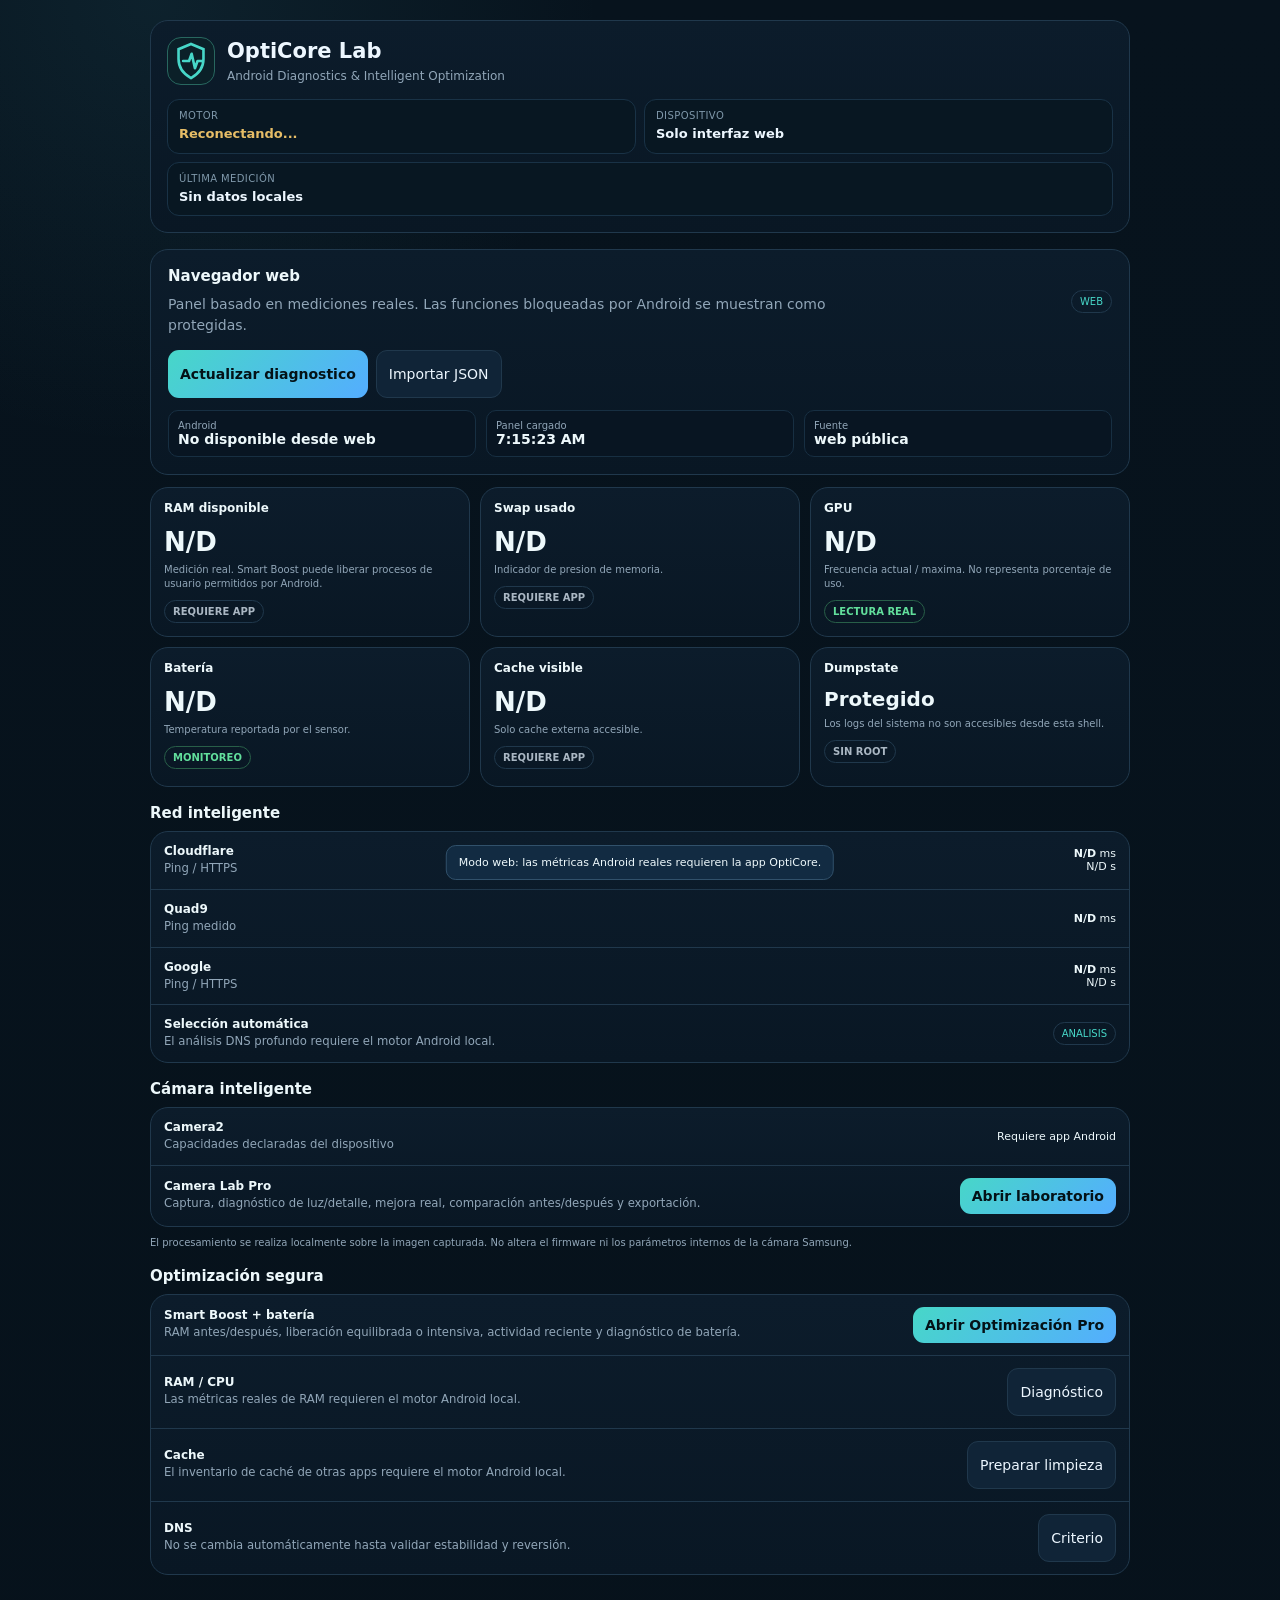
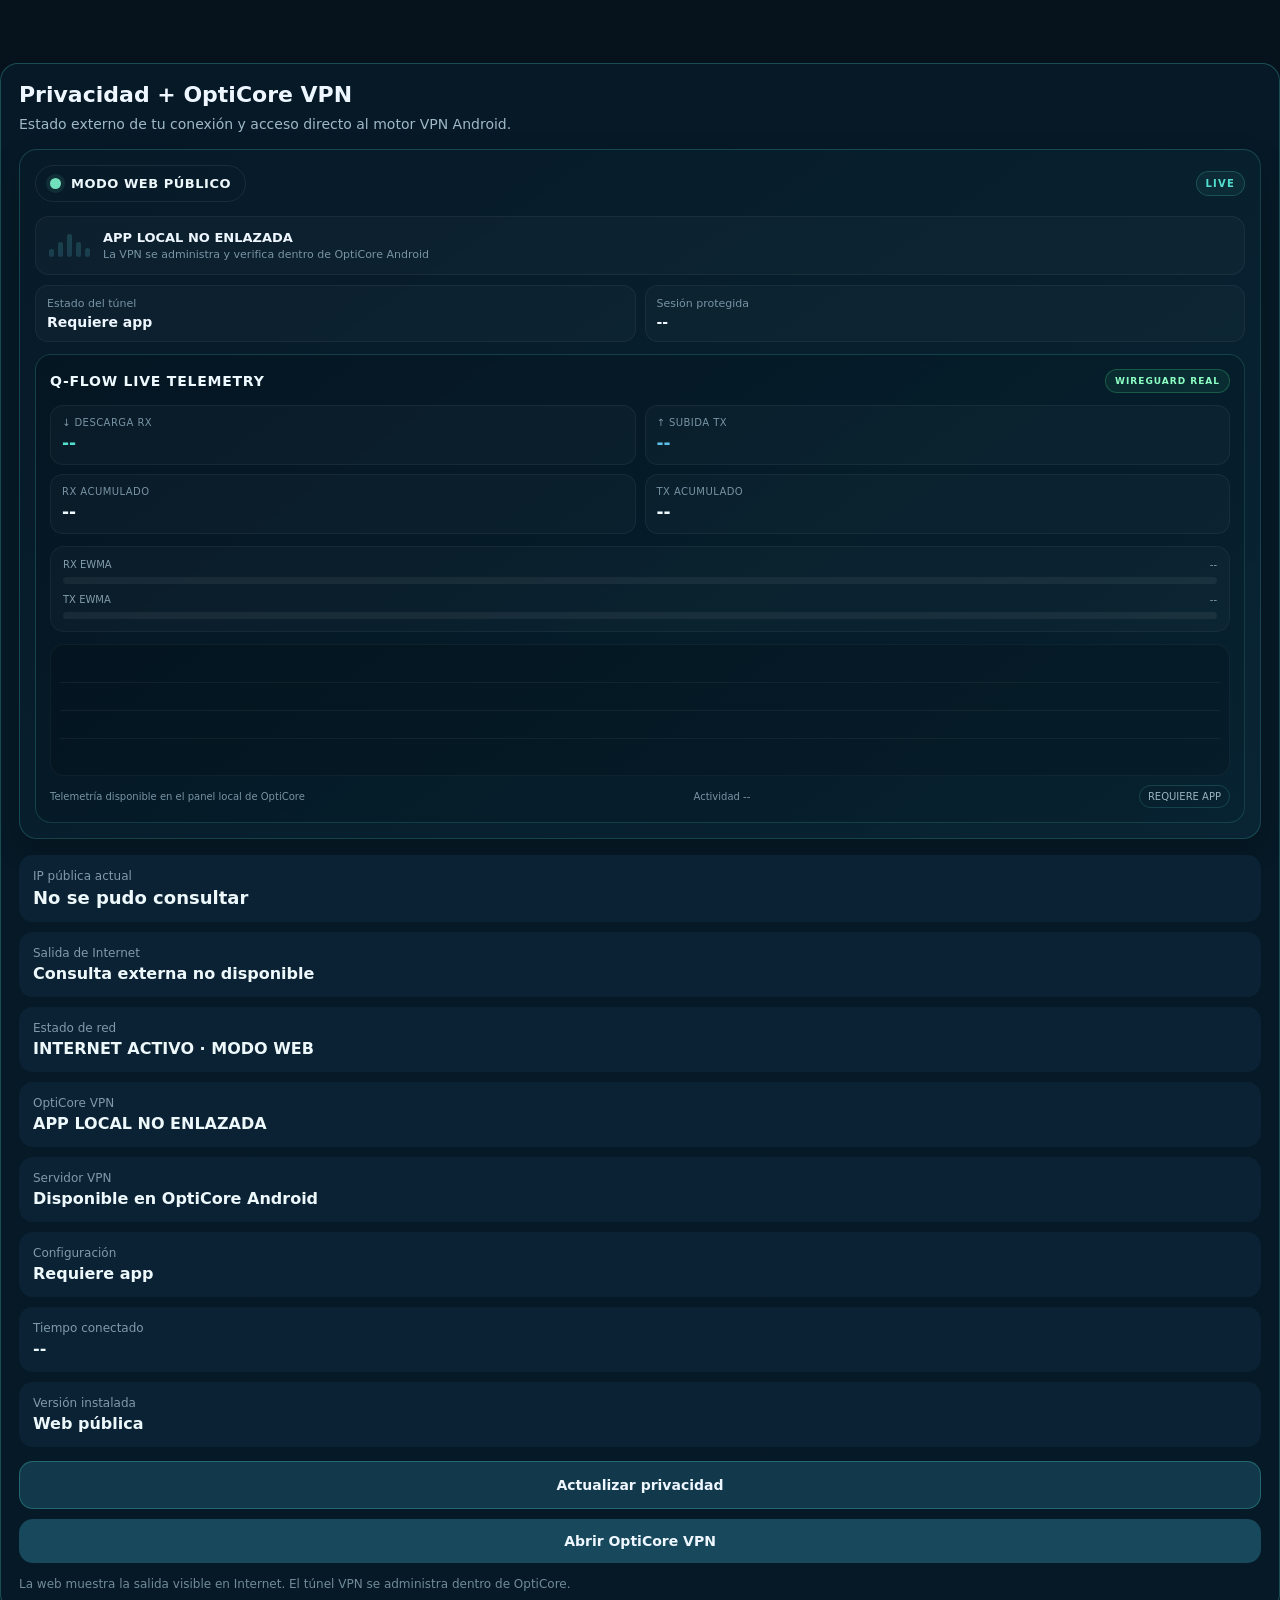
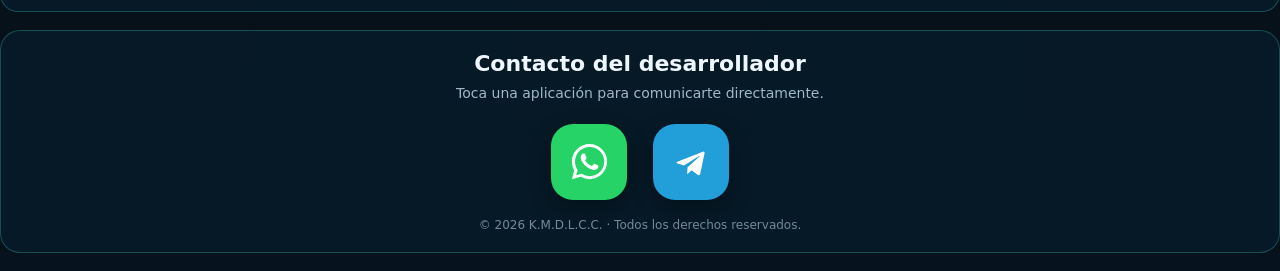
==== index.html @ c34eb48d "Polish public OptiCore web mode" ====
<!doctype html>
<html lang="es">
<head><style id="opticore-no-flash">html{background:#06131e}body{opacity:1;transition:opacity .14s ease}html.oc-prepaint body{opacity:0;visibility:hidden}</style><script id="opticore-prepaint">document.documentElement.classList.add("oc-prepaint");window.addEventListener("load",function(){requestAnimationFrame(function(){requestAnimationFrame(function(){document.documentElement.classList.remove("oc-prepaint");});});});setTimeout(function(){document.documentElement.classList.remove("oc-prepaint");},2500);</script>
<meta charset="utf-8">
<meta name="viewport" content="width=device-width,initial-scale=1">
<meta name="theme-color" content="#07131f">

<style>
:root{
  --bg:#07131f;--panel:#0c1c2b;--panel2:#102437;--line:#20384c;
  --text:#edf7ff;--muted:#91a6b8;--accent:#47d7c8;--accent2:#70a8ff;
  --ok:#62df9c;--warn:#ffd06f;--lock:#aab7c3
}
*{box-sizing:border-box}
body{
  margin:0;background:
  radial-gradient(circle at 90% 0,#132d46 0,transparent 32rem),var(--bg);
  color:var(--text);font:14px system-ui,-apple-system,Segoe UI,sans-serif
}
.wrap{width:min(980px,calc(100% - 20px));margin:auto;padding:20px 0 70px}
.top,.heroTop,.row{display:flex;align-items:center;justify-content:space-between;gap:12px}
.brand{display:flex;gap:10px;align-items:center}
.logo{width:42px;height:42px;border:1px solid #2b786f;border-radius:13px;background:linear-gradient(145deg,#11372f,#102039);position:relative}
.logo:after{content:"";position:absolute;inset:11px;border:2px solid var(--accent);border-radius:5px}
h1,h2,h3,p{margin:0}
h1{font-size:17px}
h2{font-size:15px;margin-bottom:9px}
h3{font-size:12px}
.muted,.note,small{color:var(--muted)}
.muted{font-size:11px;margin-top:3px}
.tag,.st{font-size:10px;padding:5px 8px;border:1px solid var(--line);border-radius:999px}
.tag{color:var(--accent)}
.hero,.card,.panel{border:1px solid var(--line);background:linear-gradient(180deg,var(--panel),#091724);border-radius:18px}
.hero{padding:17px;margin-top:16px}
.hero p{margin-top:6px;line-height:1.5;color:var(--muted);max-width:680px}
.btns{display:flex;gap:8px;flex-wrap:wrap;margin-top:14px}
.btn,.mode{border:1px solid var(--line);background:var(--panel2);color:var(--text);padding:10px 12px;border-radius:11px}
.btn.primary{border:0;background:linear-gradient(135deg,var(--accent),#54adff);color:#041217;font-weight:800}
#file{display:none}
.meta,.grid{display:grid;gap:10px;margin-top:12px}
.meta{grid-template-columns:repeat(3,1fr)}
.meta div{border:1px solid #172f42;background:#081522;padding:9px;border-radius:10px}
.meta span{display:block;color:var(--muted);font-size:10px}
.grid{grid-template-columns:repeat(3,1fr)}
.card{padding:13px;min-height:140px}
.value{font-size:26px;font-weight:850;margin:12px 0 4px}
.note{font-size:10px;line-height:1.4}
.st{display:inline-block;margin-top:9px;font-weight:800}
.ok{color:var(--ok);border-color:#285f48}
.warn{color:var(--warn);border-color:#63502c}
.lock{color:var(--lock)}
.section{margin-top:17px}
.panel{overflow:hidden}
.row{padding:12px 13px;border-bottom:1px solid var(--line)}
.row:last-child{border:0}
.row strong{font-size:12px}
.right{text-align:right;font-size:11px}
.modes{display:flex;gap:7px;flex-wrap:wrap;padding:12px}
.mode.active{background:var(--accent);color:#041217;font-weight:800}
.info{margin-top:8px;color:var(--muted);font-size:10px;line-height:1.5}
.toast{position:fixed;left:50%;bottom:20px;transform:translate(-50%,25px);opacity:0;background:#122b42;border:1px solid #31516b;padding:10px 12px;border-radius:10px;transition:.2s;max-width:90%;font-size:11px}
.toast.on{opacity:1;transform:translate(-50%,0)}
footer{text-align:center;color:#61788b;font-size:9px;margin-top:22px}
@media(max-width:700px){
  .grid{grid-template-columns:1fr 1fr}.meta{grid-template-columns:1fr}
}
@media(max-width:390px){
  .value{font-size:22px}.card{padding:11px}
}
</style>
<style id="ui-polish-v2">
.row > div:first-child > strong{display:block;margin-bottom:3px}
.row > div:first-child > small{display:block;margin-top:2px;line-height:1.35}
.row .right{flex-shrink:0;margin-left:12px}
.row{align-items:center}
.modes{gap:8px}
.mode{min-height:44px}
.card .note{margin-top:6px}
@media(max-width:390px){
  .row{gap:10px}
  .row .right{max-width:48%}
  .mode{padding:10px 12px}
}
</style><link rel="stylesheet" href="./professional-ui.css?v=4"><link id="oc-favicon" rel="icon" type="image/svg+xml" href="data:image/svg+xml,%3Csvg xmlns=%22http://www.w3.org/2000/svg%22 viewBox=%220 0 64 64%22%3E%3Crect width=%2264%22 height=%2264%22 rx=%2216%22 fill=%22%2307131d%22/%3E%3Cpath d=%22M32 7 51 15v14c0 13-8 23-19 28-11-5-19-15-19-28V15z%22 fill=%22none%22 stroke=%22%2353dfcf%22 stroke-width=%224%22/%3E%3Cpath d=%22M21 31h8l4-10 5 22 4-12h7%22 fill=%22none%22 stroke=%22%235bc0eb%22 stroke-width=%224%22 stroke-linecap=%22round%22 stroke-linejoin=%22round%22/%3E%3C/svg%3E"><title>OptiCore Lab | Diagnóstico y Optimización Android</title><link rel="manifest" href="./manifest.webmanifest"><link rel="apple-touch-icon" href="./icon-192.svg"><meta name="mobile-web-app-capable" content="yes"><meta name="apple-mobile-web-app-capable" content="yes"><meta name="apple-mobile-web-app-status-bar-style" content="black-translucent"><script defer src="./pwa-install.js?v=5"></script></head>
<body>
<main class="wrap">
<header class="top">
  <div class="brand">
    <div class="logo"></div>
    <div>
      <h1>OptiCore Lab</h1>
      <div class="muted">Diagnóstico local - sin root</div>
    </div>
  </div>
  <span class="tag">ENGINE 1.4</span>
</header>

<section class="hero">
  <div class="heroTop">
    <div>
      <h2 id="model">Dispositivo</h2>
      <p>Panel basado en mediciones reales. Las funciones bloqueadas por Android se muestran como protegidas.</p>
    </div>
    <span class="tag" id="net">RED -</span>
  </div>

  <div class="btns">
    <button class="btn primary" id="reload">Actualizar diagnostico</button>
    <button class="btn" id="import">Importar JSON</button>
    <input id="file" type="file" accept=".json,application/json">
  </div>

  <div class="meta">
    <div><span>Android</span><b id="android">-</b></div>
    <div><span>Panel cargado</span><b id="time">-</b></div>
    <div><span>Fuente</span><b id="source">local</b></div>
  </div>
</section>

<section class="grid">
  <article class="card">
    <h3>RAM disponible</h3>
    <div class="value" id="ram">-</div>
    <div class="note">Medición real. Smart Boost puede liberar procesos de usuario permitidos por Android.</div>
    <span class="st" id="ramS">-</span>
  </article>

  <article class="card">
    <h3>Swap usado</h3>
    <div class="value" id="swap">-</div>
    <div class="note">Indicador de presion de memoria.</div>
    <span class="st" id="swapS">-</span>
  </article>

  <article class="card">
    <h3>GPU</h3>
    <div class="value" id="gpu">-</div>
    <div class="note">Frecuencia actual / maxima. No representa porcentaje de uso.</div>
    <span class="st ok">LECTURA REAL</span>
  </article>

  <article class="card">
    <h3>Batería</h3>
    <div class="value" id="temp">-</div>
    <div class="note">Temperatura reportada por el sensor.</div>
    <span class="st ok">MONITOREO</span>
  </article>

  <article class="card">
    <h3>Cache visible</h3>
    <div class="value" id="cache">-</div>
    <div class="note">Solo cache externa accesible.</div>
    <span class="st" id="cacheS">-</span>
  </article>

  <article class="card">
    <h3>Dumpstate</h3>
    <div class="value" style="font-size:20px">Protegido</div>
    <div class="note">Los logs del sistema no son accesibles desde esta shell.</div>
    <span class="st lock">SIN ROOT</span>
  </article>
</section>

<section class="section">
  <h2>Red inteligente</h2>
  <div class="panel">
    <div class="row">
      <div><strong>Cloudflare</strong><small>Ping / HTTPS</small></div>
      <div class="right"><b id="cfp">-</b> ms<br><span id="cfh">-</span> s</div>
    </div>
    <div class="row">
      <div><strong>Quad9</strong><small>Ping medido</small></div>
      <div class="right"><b id="q9p">-</b> ms</div>
    </div>
    <div class="row">
      <div><strong>Google</strong><small>Ping / HTTPS</small></div>
      <div class="right"><b id="gp">-</b> ms<br><span id="gh">-</span> s</div>
    </div>
    <div class="row">
      <div><strong>Selección automática</strong><small id="netAdvice">Necesita varias muestras antes de cambiar DNS.</small></div>
      <span class="tag">ANALISIS</span>
    </div>
  </div>
</section>

<section class="section">
  <h2>Cámara inteligente</h2>
  <div class="panel">
    <div class="row">
      <div><strong>Camera2</strong><small>Capacidades declaradas del dispositivo</small></div>
      <div class="right" id="cam">-</div>
    </div>
    <div class="row">
      <div><strong>Camera Lab Pro</strong><small>Captura, diagnóstico de luz/detalle, mejora real, comparación antes/después y exportación.</small></div>
      <a class="btn primary" href="./camera-lab-pro.html" style="text-decoration:none;text-align:center">Abrir laboratorio</a>
    </div>
  </div>
  <div class="info">El procesamiento se realiza localmente sobre la imagen capturada. No altera el firmware ni los parámetros internos de la cámara Samsung.</div>
</section>

<section class="section">
  <h2>Optimización segura</h2>
  <div class="panel">
    <div class="row">
      <div><strong>Smart Boost + batería</strong><small>RAM antes/después, liberación equilibrada o intensiva, actividad reciente y diagnóstico de batería.</small></div>
      <a class="btn primary" href="./optimizer-pro.html" style="text-decoration:none;text-align:center">Abrir Optimización Pro</a>
    </div>
    <div class="row">
      <div><strong>RAM / CPU</strong><small id="ramAdvice">-</small></div>
      <button class="btn" id="rbtn">Diagnóstico</button>
    </div>
    <div class="row">
      <div><strong>Cache</strong><small id="cacheAdvice">-</small></div>
      <button class="btn" id="cbtn">Preparar limpieza</button>
    </div>
    <div class="row">
      <div><strong>DNS</strong><small>No se cambia automáticamente hasta validar estabilidad y reversión.</small></div>
      <button class="btn" id="dbtn">Criterio</button>
    </div>
  </div>
</section>

</main>

<div class="toast" id="toast"></div>

<script>
const LOCAL_ENGINE =
  location.hostname === "127.0.0.1" ||
  location.hostname === "localhost";

const FALLBACK={
  engine_version:"web-public",
  model:"Navegador web",
  android:"N/D",
  ram_available_percent:"N/D",
  ram_state:"REQUIERE APP",
  swap_used_percent:"N/D",
  swap_state:"REQUIERE APP",
  gpu_current_mhz:"N/D",
  gpu_max_mhz:"N/D",
  battery_celsius:"N/D",
  cache_visible_mb:"N/D",
  cache_state:"REQUIERE APP",
  network_interface:"web",
  cloudflare_ping_ms:"N/D",
  quad9_ping_ms:"N/D",
  google_ping_ms:"N/D",
  cloudflare_doh_seconds:"N/D",
  google_doh_seconds:"N/D",
  camera_manual_sensor:0,
  camera_manual_processing:0,
  camera_raw:0,
  camera_full:0
};

let DATA=FALLBACK;
const $=id=>document.getElementById(id);

function toast(msg){
  const t=$("toast");
  t.textContent=msg;
  t.classList.add("on");
  clearTimeout(window.__toastTimer);
  window.__toastTimer=setTimeout(()=>t.classList.remove("on"),2200);
}

function stateClass(v){
  if(v==="NORMAL"||v==="BAJO") return "ok";
  if(v==="MODERADO") return "warn";
  return "lock";
}

function render(d,source){
  DATA=d;
  const known=v=>v!==null && v!==undefined && v!=="" && v!=="N/D";
  $("model").textContent=d.model||"Navegador web";
  $("android").textContent=known(d.android) ? "Android "+d.android : "No disponible desde web";
  $("time").textContent=new Date().toLocaleTimeString();
  $("source").textContent=source;
  $("net").textContent=d.network_interface && d.network_interface!=="web"
    ? "RED "+String(d.network_interface).toUpperCase()
    : "WEB";

  $("ram").textContent=known(d.ram_available_percent)?d.ram_available_percent+"%":"N/D";
  $("swap").textContent=known(d.swap_used_percent)?d.swap_used_percent+"%":"N/D";
  $("gpu").textContent=known(d.gpu_current_mhz)&&known(d.gpu_max_mhz)
    ? d.gpu_current_mhz+" / "+d.gpu_max_mhz+" MHz"
    : "N/D";
  $("temp").textContent=known(d.battery_celsius)?d.battery_celsius+" C":"N/D";
  $("cache").textContent=known(d.cache_visible_mb)?d.cache_visible_mb+" MB":"N/D";

  [["ramS",d.ram_state],["swapS",d.swap_state],["cacheS",d.cache_state]].forEach(([id,val])=>{
    const el=$(id);
    el.textContent=val||"REQUIERE APP";
    el.className="st "+stateClass(val);
  });

  $("cfp").textContent=known(d.cloudflare_ping_ms)?d.cloudflare_ping_ms:"N/D";
  $("q9p").textContent=known(d.quad9_ping_ms)?d.quad9_ping_ms:"N/D";
  $("gp").textContent=known(d.google_ping_ms)?d.google_ping_ms:"N/D";
  $("cfh").textContent=known(d.cloudflare_doh_seconds)?d.cloudflare_doh_seconds:"N/D";
  $("gh").textContent=known(d.google_doh_seconds)?d.google_doh_seconds:"N/D";

  const caps=[];
  if(+d.camera_manual_sensor) caps.push("SENSOR");
  if(+d.camera_manual_processing) caps.push("POST");
  if(+d.camera_raw) caps.push("RAW");
  if(+d.camera_full) caps.push("FULL");
  $("cam").textContent=caps.join(" - ")||(LOCAL_ENGINE?"No detectado":"Requiere app Android");

  $("ramAdvice").textContent=
    !known(d.ram_available_percent)
      ?"Las métricas reales de RAM requieren el motor Android local."
      : d.ram_state==="NORMAL"
      ?"RAM dentro del rango normal; no conviene forzar limpieza."
      :"Revisar presion de memoria antes de actuar.";

  $("cacheAdvice").textContent=
    !known(d.cache_visible_mb)
      ?"El inventario de caché de otras apps requiere el motor Android local."
      : d.cache_visible_mb+" MB visibles; cualquier borrado requerira confirmacion.";

  const samples=[
    ["Cloudflare",d.cloudflare_ping_ms],
    ["Quad9",d.quad9_ping_ms],
    ["Google",d.google_ping_ms]
  ].filter(x=>known(x[1])).map(x=>[x[0],Number(x[1])]).filter(x=>Number.isFinite(x[1])).sort((a,b)=>a[1]-b[1]);

  $("netAdvice").textContent=samples[0]
    ?"Menor ping de esta muestra: "+samples[0][0]+". Aun no basta para cambiar DNS."
    :"El análisis DNS profundo requiere el motor Android local.";
}

async function loadJson(){
  if(!LOCAL_ENGINE){
    render(FALLBACK,"web pública");
    toast("Modo web: las métricas Android reales requieren la app OptiCore.");
    return;
  }
  try{
    const r=await fetch("data/device-status.json?t="+Date.now(),{cache:"no-store"});
    if(!r.ok) throw new Error("HTTP");
    const d=await r.json();
    render(d,"motor local");
    toast("Diagnóstico cargado");
  }catch(e){
    render(FALLBACK,"sin datos locales");
    toast("Motor local temporalmente no disponible.");
  }
}

$("reload").onclick=loadJson;
$("import").onclick=()=>$("file").click();

$("file").onchange=async e=>{
  try{
    const file=e.target.files[0];
    if(!file) return;
    const d=JSON.parse(await file.text());
    render(d,"JSON importado");
    toast("JSON importado");
  }catch(e){
    toast("JSON no valido");
  }
};

document.querySelectorAll(".mode[data-m]").forEach(btn=>{
  btn.onclick=()=>{
    document.querySelectorAll(".mode[data-m]").forEach(x=>x.classList.remove("active"));
    btn.classList.add("active");
    localStorage.setItem("dolCam",btn.dataset.m);
    toast("Perfil "+btn.dataset.m+" seleccionado");
  };
});

const resetCameraMode=$("reset");
if(resetCameraMode){
  resetCameraMode.onclick=()=>{
    localStorage.removeItem("dolCam");
    document.querySelectorAll(".mode[data-m]").forEach(x=>{
      x.classList.toggle("active",x.dataset.m==="AUTO");
    });
    toast("Perfil restaurado a Auto");
  };
}

$("rbtn").onclick=()=>{
  toast(DATA.ram_state==="NORMAL"
    ?"No se recomienda liberar RAM agresivamente."
    :"Primero hay que medir la presion real de memoria.");
};

$("cbtn").onclick=()=>{
  toast("Modo seguro: todavia no se ha borrado nada.");
};

$("dbtn").onclick=()=>{
  toast("DNS automatico: multiples muestras, estabilidad y reversion.");
};

const savedMode=localStorage.getItem("dolCam");
if(savedMode){
  document.querySelectorAll(".mode[data-m]").forEach(x=>{
    x.classList.toggle("active",x.dataset.m===savedMode);
  });
}

render(FALLBACK,LOCAL_ENGINE?"sin datos locales":"web pública");
loadJson();
</script>
<script src="./live.js?v=5"></script><script src="./smart-clean.js?v=5"></script><script src="./professional-ui.js?v=4"></script><script src="./cache-sync.js?v=5"></script><script src="./connection-guard.js?v=4"></script><script src="./resource-panel.js?v=4"></script><script src="./resource-summary.js?v=4"></script><section id="opticore-bridge-v1" style="margin:18px 0;padding:18px;border:1px solid rgba(72,213,202,.28);border-radius:18px;background:rgba(7,27,41,.86)">
<div style="font-size:22px;font-weight:800;color:#eef7ff">Privacidad + OptiCore VPN</div>
<div style="margin-top:7px;color:#9fb9c8;line-height:1.5">Estado externo de tu conexión y acceso directo al motor VPN Android.</div>
<div style="display:grid;gap:10px;margin-top:16px">
<div style="padding:14px;border-radius:14px;background:rgba(13,38,56,.75)"><div style="font-size:12px;color:#7f9aaa">IP pública actual</div><div id="opticorePublicIp" style="font-size:18px;font-weight:800;margin-top:4px">Comprobando...</div></div>
<div style="padding:14px;border-radius:14px;background:rgba(13,38,56,.75)"><div style="font-size:12px;color:#7f9aaa">Salida de Internet</div><div id="opticoreLocation" style="font-size:16px;font-weight:700;margin-top:4px">Comprobando...</div></div>
<div style="padding:14px;border-radius:14px;background:rgba(13,38,56,.75)"><div style="font-size:12px;color:#7f9aaa">Estado de red</div><div id="opticoreNetwork" style="font-size:16px;font-weight:700;margin-top:4px">Analizando...</div></div>
</div>
<button id="opticoreRefresh" style="width:100%;margin-top:14px;padding:14px;border-radius:14px;border:1px solid rgba(72,213,202,.3);background:#12384b;color:#eef7ff;font-weight:800">Actualizar privacidad</button>
<a href="opticorevpn://control" style="display:block;margin-top:10px;padding:14px 16px;border-radius:14px;text-align:center;text-decoration:none;font-weight:800;background:#17485b;color:#eef7ff">Abrir OptiCore VPN</a>
<div style="margin-top:12px;font-size:12px;line-height:1.5;color:#718b99">La web muestra la salida visible en Internet. El túnel VPN se administra dentro de OptiCore.</div>
</section>
<script id="opticore-bridge-v2-script">
(function(){
var ip=document.getElementById("opticorePublicIp");
var loc=document.getElementById("opticoreLocation");
var net=document.getElementById("opticoreNetwork");
var btn=document.getElementById("opticoreRefresh");
async function refreshPrivacy(){
if(!navigator.onLine){net.textContent="SIN CONEXIÓN";ip.textContent="No disponible";loc.textContent="No disponible";return;}
net.textContent="INTERNET ACTIVO";ip.textContent="Comprobando...";loc.textContent="Comprobando...";btn.disabled=true;
try{
var r=await fetch("https://ipapi.co/json/?t="+Date.now(),{cache:"no-store"});
if(!r.ok)throw new Error("http");
var d=await r.json();
ip.textContent=d.ip||"No disponible";
var p=[];if(d.country_name)p.push(d.country_name);if(d.city)p.push(d.city);
loc.textContent=p.length?p.join(" · "):"Ubicación no disponible";
}catch(e){ip.textContent="No se pudo consultar";loc.textContent="Consulta externa no disponible";}
btn.disabled=false;
}
btn.addEventListener("click",refreshPrivacy);
window.addEventListener("online",refreshPrivacy);
window.addEventListener("offline",refreshPrivacy);
refreshPrivacy();
})();
</script>
<section id="developer-contact-v3" style="margin:18px 0;padding:20px;border:1px solid rgba(72,213,202,.28);border-radius:20px;background:rgba(7,27,41,.86);text-align:center">
<div style="font-size:22px;font-weight:800;color:#eef7ff">Contacto del desarrollador</div>
<div style="margin-top:7px;color:#9fb9c8;line-height:1.5">Toca una aplicación para comunicarte directamente.</div>
<div style="display:flex;justify-content:center;align-items:center;gap:26px;margin-top:20px">
<a href="whatsapp://send?phone=50767833122" aria-label="Abrir WhatsApp" title="WhatsApp" style="width:76px;height:76px;display:flex;align-items:center;justify-content:center;border-radius:22px;background:#25D366;box-shadow:0 8px 22px rgba(0,0,0,.28);text-decoration:none;transition:transform .15s ease">
<svg viewBox="0 0 32 32" width="47" height="47" aria-hidden="true"><path fill="#fff" d="M16.03 4C9.39 4 4 9.39 4 16.03c0 2.12.55 4.18 1.59 6L4 28l6.13-1.55a12 12 0 0 0 5.9 1.55h.01C22.68 28 28 22.61 28 16S22.67 4 16.03 4zm0 21.98h-.01a9.94 9.94 0 0 1-5.06-1.39l-.36-.21-3.64.92.97-3.54-.24-.37A9.96 9.96 0 1 1 16.03 25.98zm5.47-7.46c-.3-.15-1.77-.87-2.04-.97-.27-.1-.47-.15-.67.15-.2.3-.77.97-.94 1.17-.17.2-.35.22-.65.07-.3-.15-1.27-.47-2.42-1.5-.89-.8-1.5-1.78-1.67-2.08-.18-.3-.02-.46.13-.61.14-.14.3-.35.45-.52.15-.18.2-.3.3-.5.1-.2.05-.37-.02-.52-.08-.15-.67-1.61-.92-2.2-.24-.58-.49-.5-.67-.51h-.57c-.2 0-.52.08-.79.37-.27.3-1.04 1.02-1.04 2.49s1.07 2.89 1.22 3.09c.15.2 2.1 3.21 5.08 4.5.71.31 1.27.49 1.7.63.71.23 1.36.2 1.87.12.57-.09 1.77-.72 2.02-1.42.25-.7.25-1.3.17-1.42-.07-.13-.27-.2-.57-.35z"/></svg>
</a>
<a href="tg://resolve?domain=kc_c1990" aria-label="Abrir Telegram" title="Telegram" style="width:76px;height:76px;display:flex;align-items:center;justify-content:center;border-radius:22px;background:#229ED9;box-shadow:0 8px 22px rgba(0,0,0,.28);text-decoration:none;transition:transform .15s ease">
<svg viewBox="0 0 240 240" width="48" height="48" aria-hidden="true"><path fill="#fff" d="M179.1 69.3L54.5 117.3c-8.5 3.4-8.4 8.1-1.6 10.2l31.9 10 73.8-46.6c3.5-2.1 6.7-1 4.1 1.3l-59.8 54-2.2 32.8c3.2 0 4.6-1.5 6.4-3.2l15.4-15 32 23.6c5.9 3.2 10.1 1.6 11.6-5.5l21.2-99.8c2.2-8.7-3.3-12.6-8.2-10.4z"/></svg>
</a>
</div>
<div style="margin-top:18px;font-size:12px;color:#718b99">© 2026 K.M.D.L.C.C. · Todos los derechos reservados.</div>
</section>
<style id="opticore-status-pro-v1">
.oc-secmon{margin:14px 0 16px;padding:15px;border-radius:18px;background:linear-gradient(145deg,rgba(7,26,40,.96),rgba(10,39,55,.82));border:1px solid rgba(83,223,207,.20);box-shadow:0 12px 30px rgba(0,0,0,.18)}
.oc-sec-head{display:flex;align-items:center;justify-content:space-between;gap:10px;flex-wrap:wrap}
.oc-pill{display:inline-flex;align-items:center;gap:10px;padding:10px 14px;border-radius:999px;font-size:13px;font-weight:900;letter-spacing:.04em;border:1px solid rgba(255,255,255,.08)}
.oc-dot{width:11px;height:11px;border-radius:50%}
.oc-pill.on{color:#a8ffd0;background:rgba(28,101,68,.25);border-color:rgba(73,227,138,.32)}
.oc-pill.on .oc-dot{background:#49e38a;animation:ocPulse 1.7s infinite}
.oc-pill.off{color:#ffb0bd;background:rgba(105,30,47,.25);border-color:rgba(255,95,122,.30)}
.oc-pill.off .oc-dot{background:#ff5f7a}
.oc-pill.wait{color:#ffe09b;background:rgba(113,83,22,.22);border-color:rgba(244,185,66,.28)}
.oc-pill.wait .oc-dot{background:#f4b942;animation:ocPulseAmber 1.4s infinite}
.oc-pill.na{color:#b8c9d5;background:rgba(80,95,108,.20);border-color:rgba(160,180,195,.18)}
.oc-pill.na .oc-dot{background:#8297a5}
.oc-live{font-size:10px;font-weight:900;letter-spacing:.12em;color:#53dfcf;padding:6px 9px;border-radius:999px;border:1px solid rgba(83,223,207,.22);background:rgba(83,223,207,.06)}
.oc-flow{display:flex;align-items:center;gap:12px;margin-top:14px;padding:13px;border-radius:14px;background:rgba(255,255,255,.025);border:1px solid rgba(255,255,255,.05)}
.oc-bars{height:24px;display:flex;align-items:flex-end;gap:4px;min-width:42px}
.oc-bars i{display:block;width:5px;border-radius:999px;background:linear-gradient(180deg,#53dfcf,#5bc0eb);transform-origin:bottom;animation:ocBar 1s ease-in-out infinite}
.oc-bars i:nth-child(1){height:8px;animation-delay:0s}.oc-bars i:nth-child(2){height:15px;animation-delay:.12s}.oc-bars i:nth-child(3){height:23px;animation-delay:.24s}.oc-bars i:nth-child(4){height:15px;animation-delay:.36s}.oc-bars i:nth-child(5){height:9px;animation-delay:.48s}
.oc-bars.idle i{animation:none;opacity:.18}
.oc-flow-main{min-width:0;flex:1}.oc-flow-title{font-size:13px;font-weight:900;color:#eef7ff}.oc-flow-sub{font-size:11px;color:#7894a5;margin-top:3px;overflow:hidden;text-overflow:ellipsis;white-space:nowrap}
.oc-sec-grid{display:grid;grid-template-columns:1fr 1fr;gap:9px;margin-top:10px}
.oc-mini{padding:11px;border-radius:13px;background:rgba(255,255,255,.025);border:1px solid rgba(255,255,255,.05)}
.oc-mini-k{font-size:11px;color:#7894a5}.oc-mini-v{margin-top:4px;font-size:14px;font-weight:850;color:#eef7ff}
@keyframes ocBar{0%,100%{transform:scaleY(.35);opacity:.4}50%{transform:scaleY(1);opacity:1}}
@keyframes ocPulse{0%{box-shadow:0 0 0 0 rgba(73,227,138,.55)}70%{box-shadow:0 0 0 10px rgba(73,227,138,0)}100%{box-shadow:0 0 0 0 rgba(73,227,138,0)}}
@keyframes ocPulseAmber{0%{box-shadow:0 0 0 0 rgba(244,185,66,.5)}70%{box-shadow:0 0 0 10px rgba(244,185,66,0)}100%{box-shadow:0 0 0 0 rgba(244,185,66,0)}}
</style>
<script id="opticore-status-pro-v1-script">
(function(){
function fmt(total){total=Math.max(0,Number(total)||0);var h=Math.floor(total/3600),m=Math.floor((total%3600)/60),s=Math.floor(total%60);function p(n){return n<10?"0"+n:n}return h>0?h+":"+p(m)+":"+p(s):p(m)+":"+p(s)}
function ensure(){var host=document.getElementById("opticore-bridge-v1");if(!host)return null;var box=document.getElementById("ocSecurityMonitor");if(box)return box;box=document.createElement("div");box.id="ocSecurityMonitor";box.className="oc-secmon";box.innerHTML="<div class=\"oc-sec-head\"><div id=\"ocMainPill\" class=\"oc-pill wait\"><span class=\"oc-dot\"></span><span id=\"ocMainText\">VERIFICANDO VPN</span></div><div class=\"oc-live\">LIVE</div></div><div class=\"oc-flow\"><div id=\"ocBars\" class=\"oc-bars idle\"><i></i><i></i><i></i><i></i><i></i></div><div class=\"oc-flow-main\"><div id=\"ocFlowTitle\" class=\"oc-flow-title\">Analizando túnel seguro</div><div id=\"ocFlowSub\" class=\"oc-flow-sub\">Esperando estado de OptiCore</div></div></div><div class=\"oc-sec-grid\"><div class=\"oc-mini\"><div class=\"oc-mini-k\">Estado del túnel</div><div id=\"ocTunnelPro\" class=\"oc-mini-v\">Comprobando...</div></div><div class=\"oc-mini\"><div class=\"oc-mini-k\">Sesión protegida</div><div id=\"ocSessionPro\" class=\"oc-mini-v\">--</div></div></div>";var grid=document.getElementById("opticoreNetwork");var anchor=grid&&grid.parentElement&&grid.parentElement.parentElement;if(anchor&&anchor.parentElement===host)host.insertBefore(box,anchor);else host.appendChild(box);return box}
function paint(mode,d){ensure();var pill=document.getElementById("ocMainPill"),txt=document.getElementById("ocMainText"),bars=document.getElementById("ocBars"),title=document.getElementById("ocFlowTitle"),sub=document.getElementById("ocFlowSub"),tun=document.getElementById("ocTunnelPro"),ses=document.getElementById("ocSessionPro");if(!pill)return;pill.className="oc-pill "+mode;if(mode==="on"){txt.textContent="VPN PROTEGIDA";bars.className="oc-bars";title.textContent="CANAL CIFRADO ACTIVO";sub.textContent=d&&d.endpoint?d.endpoint:"OptiCore VPN";tun.textContent="WireGuard conectado";ses.textContent=fmt(d&&d.connected_seconds)}else if(mode==="off"){txt.textContent="VPN DESCONECTADA";bars.className="oc-bars idle";title.textContent="TÚNEL INACTIVO";sub.textContent="El tráfico no está usando OptiCore VPN";tun.textContent="Desconectado";ses.textContent="00:00"}else if(mode==="web"){txt.textContent="MODO WEB PÚBLICO";bars.className="oc-bars idle";title.textContent="APP LOCAL NO ENLAZADA";sub.textContent="La VPN se administra y verifica dentro de OptiCore Android";tun.textContent="Requiere app";ses.textContent="--"}else if(mode==="na"){txt.textContent="APP LOCAL NO ENLAZADA";bars.className="oc-bars idle";title.textContent="TELEMETRÍA LOCAL NO DISPONIBLE";sub.textContent="Abre el panel local de OptiCore para ver el túnel";tun.textContent="No enlazada";ses.textContent="--"}else{txt.textContent="VERIFICANDO VPN";bars.className="oc-bars";title.textContent="ANALIZANDO TÚNEL";sub.textContent="Consultando OptiCore local";tun.textContent="Comprobando...";ses.textContent="--"}}
async function refresh(){ensure();if(!navigator.onLine){paint("off");return}if(location.hostname!=="127.0.0.1"&&location.hostname!=="localhost"){paint("web");return}try{var r=await fetch("http://127.0.0.1:8767/status?t="+Date.now(),{cache:"no-store"});if(!r.ok)throw new Error("http");var d=await r.json();paint(d.connected?"on":"off",d)}catch(e){paint("na")}}
if(document.readyState==="loading"){document.addEventListener("DOMContentLoaded",function(){ensure();refresh()})}else{ensure();refresh()}
setInterval(refresh,3000);window.addEventListener("focus",refresh);window.addEventListener("online",refresh);window.addEventListener("offline",refresh);
})();
</script>
<style id="qflow-live-v2-style">
#qflowLiveV2{margin-top:12px;padding:14px;border-radius:16px;border:1px solid rgba(83,223,207,.18);background:linear-gradient(145deg,rgba(5,22,34,.96),rgba(7,34,48,.86));overflow:hidden}
.qf-head{display:flex;align-items:center;justify-content:space-between;gap:10px;margin-bottom:12px}
.qf-title{font-size:14px;font-weight:900;letter-spacing:.055em;color:#eefaff}
.qf-real{font-size:9px;font-weight:900;letter-spacing:.11em;padding:6px 9px;border-radius:999px;color:#8effc4;background:rgba(73,227,138,.08);border:1px solid rgba(73,227,138,.25)}
.qf-grid{display:grid;grid-template-columns:1fr 1fr;gap:9px}
.qf-cell{padding:11px;border-radius:13px;background:rgba(255,255,255,.025);border:1px solid rgba(255,255,255,.05);min-width:0}
.qf-k{font-size:10px;letter-spacing:.045em;color:#7894a5}
.qf-v{font-size:17px;font-weight:900;margin-top:5px;color:#eefaff;overflow:hidden;text-overflow:ellipsis;white-space:nowrap}
.qf-v.rx{color:#53dfcf}.qf-v.tx{color:#5bc0eb}
.qf-meter{margin-top:12px;padding:12px;border-radius:14px;background:rgba(255,255,255,.022);border:1px solid rgba(255,255,255,.045)}
.qf-meter-head{display:flex;justify-content:space-between;gap:8px;align-items:center;font-size:10px;color:#839dab;margin-bottom:7px}
.qf-track{height:7px;border-radius:999px;background:rgba(255,255,255,.06);overflow:hidden}
.qf-fill{height:100%;width:0;border-radius:999px;transition:width .45s ease}
#qfRxFill{background:linear-gradient(90deg,#1c756f,#53dfcf)}
#qfTxFill{background:linear-gradient(90deg,#285c86,#5bc0eb)}
.qf-chart{margin-top:12px;padding:9px;border-radius:14px;background:rgba(0,0,0,.13);border:1px solid rgba(255,255,255,.045)}
#qfCanvas{display:block;width:100%;height:112px}
.qf-foot{display:flex;align-items:center;justify-content:space-between;gap:8px;margin-top:9px;font-size:10px;color:#7894a5;flex-wrap:wrap}
.qf-burst{padding:5px 8px;border-radius:999px;border:1px solid rgba(83,223,207,.18);color:#9ab3c0}
.qf-burst.hot{color:#ffd67a;border-color:rgba(255,190,70,.30);background:rgba(255,190,70,.07)}
@media(max-width:430px){.qf-v{font-size:15px}.qf-grid{gap:7px}.qf-cell{padding:10px}}
</style>
<script id="qflow-live-v2">
(function(){
var API="http://127.0.0.1:8767/status";
var rxHistory=[];
var txHistory=[];
var MAX_POINTS=48;
function num(v){v=Number(v);return Number.isFinite(v)&&v>0?v:0}
function fmtRate(v){v=num(v);if(v>=1048576)return (v/1048576).toFixed(2)+" MB/s";if(v>=1024)return (v/1024).toFixed(1)+" KB/s";return Math.round(v)+" B/s"}
function fmtBytes(v){v=num(v);if(v>=1073741824)return (v/1073741824).toFixed(2)+" GB";if(v>=1048576)return (v/1048576).toFixed(2)+" MB";if(v>=1024)return (v/1024).toFixed(1)+" KB";return Math.round(v)+" B"}
function ensure(){
var host=document.getElementById("ocSecurityMonitor");
if(!host)return null;
var old=document.getElementById("qflowLiveV2");
if(old)return old;
var box=document.createElement("section");
box.id="qflowLiveV2";
box.innerHTML=`<div class="qf-head"><div class="qf-title">Q-FLOW LIVE TELEMETRY</div><div class="qf-real">WIREGUARD REAL</div></div><div class="qf-grid"><div class="qf-cell"><div class="qf-k">↓ DESCARGA RX</div><div id="qfRxRate" class="qf-v rx">0 B/s</div></div><div class="qf-cell"><div class="qf-k">↑ SUBIDA TX</div><div id="qfTxRate" class="qf-v tx">0 B/s</div></div><div class="qf-cell"><div class="qf-k">RX ACUMULADO</div><div id="qfRxTotal" class="qf-v">0 B</div></div><div class="qf-cell"><div class="qf-k">TX ACUMULADO</div><div id="qfTxTotal" class="qf-v">0 B</div></div></div><div class="qf-meter"><div class="qf-meter-head"><span>RX EWMA</span><span id="qfRxSmooth">0 B/s</span></div><div class="qf-track"><div id="qfRxFill" class="qf-fill"></div></div><div class="qf-meter-head" style="margin-top:10px"><span>TX EWMA</span><span id="qfTxSmooth">0 B/s</span></div><div class="qf-track"><div id="qfTxFill" class="qf-fill"></div></div></div><div class="qf-chart"><canvas id="qfCanvas"></canvas></div><div class="qf-foot"><span id="qfSamples">Esperando telemetría...</span><span id="qfActivity">Actividad --</span><span id="qfBurst" class="qf-burst">FLUJO ESTABLE</span></div>`;
host.appendChild(box);
return box;
}
function historyPush(a,b){rxHistory.push(a);txHistory.push(b);if(rxHistory.length>MAX_POINTS)rxHistory.shift();if(txHistory.length>MAX_POINTS)txHistory.shift()}
function activityIndex(v){v=num(v);var max=5*1024*1024;var x=Math.log1p(v)/Math.log1p(max);return Math.max(0,Math.min(100,Math.round(x*100)))}
function draw(){
var canvas=document.getElementById("qfCanvas");if(!canvas)return;
var rect=canvas.getBoundingClientRect();var dpr=Math.min(window.devicePixelRatio||1,2);var w=Math.max(280,Math.round(rect.width));var h=112;
canvas.width=Math.round(w*dpr);canvas.height=Math.round(h*dpr);
var c=canvas.getContext("2d");c.setTransform(dpr,0,0,dpr,0,0);c.clearRect(0,0,w,h);
c.strokeStyle="rgba(255,255,255,.055)";c.lineWidth=1;
for(var g=1;g<4;g++){var gy=Math.round(h*g/4)+.5;c.beginPath();c.moveTo(0,gy);c.lineTo(w,gy);c.stroke()}
var maxV=1;for(var i=0;i<rxHistory.length;i++){maxV=Math.max(maxV,rxHistory[i],txHistory[i])}
function line(arr,color){if(arr.length<2)return;c.beginPath();for(var j=0;j<arr.length;j++){var x=(j/(MAX_POINTS-1))*w;var y=h-8-(arr[j]/maxV)*(h-18);if(j===0)c.moveTo(x,y);else c.lineTo(x,y)}c.strokeStyle=color;c.lineWidth=2;c.stroke()}
line(rxHistory,"#53dfcf");line(txHistory,"#5bc0eb");
}
function setText(id,value){var e=document.getElementById(id);if(e)e.textContent=value}
async function refresh(){
if(!ensure())return;
if(location.hostname!=="127.0.0.1"&&location.hostname!=="localhost"){
setText("qfRxRate","--");setText("qfTxRate","--");setText("qfRxTotal","--");setText("qfTxTotal","--");setText("qfRxSmooth","--");setText("qfTxSmooth","--");setText("qfSamples","Telemetría disponible en el panel local de OptiCore");setText("qfActivity","Actividad --");var b=document.getElementById("qfBurst");if(b){b.className="qf-burst";b.textContent="REQUIERE APP"}return;
}
try{
var r=await fetch(API+"?qflow="+Date.now(),{cache:"no-store"});if(!r.ok)throw new Error("HTTP "+r.status);var d=await r.json();
if(d.telemetry_source!=="wireguard_backend")throw new Error("Fuente no válida");
var rx=num(d.rx_bps),tx=num(d.tx_bps),rxs=num(d.rx_ewma_bps),txs=num(d.tx_ewma_bps);
setText("qfRxRate",fmtRate(rx));setText("qfTxRate",fmtRate(tx));setText("qfRxTotal",fmtBytes(d.rx_bytes));setText("qfTxTotal",fmtBytes(d.tx_bytes));setText("qfRxSmooth",fmtRate(rxs));setText("qfTxSmooth",fmtRate(txs));
var combined=rxs+txs;var act=activityIndex(combined);setText("qfActivity","Actividad log "+act+"/100");
var rxFill=document.getElementById("qfRxFill"),txFill=document.getElementById("qfTxFill");if(rxFill)rxFill.style.width=activityIndex(rxs)+"%";if(txFill)txFill.style.width=activityIndex(txs)+"%";
var burst=document.getElementById("qfBurst");if(burst){if(d.burst){burst.className="qf-burst hot";burst.textContent="RÁFAGA z="+Number(d.burst_z||0).toFixed(2)}else{burst.className="qf-burst";burst.textContent="FLUJO ESTABLE"}}
setText("qfSamples","Muestras "+Number(d.telemetry_samples||0)+" · "+(d.connected?"Túnel activo":"Túnel inactivo"));
historyPush(rxs,txs);draw();
}catch(e){setText("qfSamples","Telemetría temporalmente no disponible")}
}
if(document.readyState==="loading"){document.addEventListener("DOMContentLoaded",function(){ensure();refresh()})}else{ensure();refresh()}
setInterval(refresh,1000);window.addEventListener("focus",refresh);window.addEventListener("resize",draw);
})();
</script>
</body>
</html><script id="opticore-live-v3">
(function(){
  var net=document.getElementById("opticoreNetwork");
  var refresh=document.getElementById("opticoreRefresh");
  if(!net)return;

  var grid=net.parentElement&&net.parentElement.parentElement;
  if(!grid)return;

  function addCard(id,label){
    if(document.getElementById(id))return;
    var card=document.createElement("div");
    card.style.cssText="padding:14px;border-radius:14px;background:rgba(13,38,56,.75)";
    var title=document.createElement("div");
    title.style.cssText="font-size:12px;color:#7f9aaa";
    title.textContent=label;
    var value=document.createElement("div");
    value.id=id;
    value.style.cssText="font-size:16px;font-weight:800;margin-top:4px";
    value.textContent="Comprobando...";
    card.appendChild(title);
    card.appendChild(value);
    grid.appendChild(card);
  }

  addCard("opticoreVpnState","OptiCore VPN");
  addCard("opticoreEndpoint","Servidor VPN");
  addCard("opticoreConfigState","Configuración");
  addCard("opticoreConnectedTime","Tiempo conectado");
  addCard("opticoreVersion","Versión instalada");

  var vpn=document.getElementById("opticoreVpnState");
  var endpoint=document.getElementById("opticoreEndpoint");
  var config=document.getElementById("opticoreConfigState");
  var duration=document.getElementById("opticoreConnectedTime");
  var version=document.getElementById("opticoreVersion");

  function pad(n){
    n=Number(n)||0;
    return n<10?"0"+n:String(n);
  }

  function formatTime(total){
    total=Math.max(0,Number(total)||0);
    var h=Math.floor(total/3600);
    var m=Math.floor((total%3600)/60);
    var s=Math.floor(total%60);
    if(h>0)return h+":"+pad(m)+":"+pad(s);
    return pad(m)+":"+pad(s);
  }

  async function readOptiCore(){
    if(location.hostname!=="127.0.0.1"&&location.hostname!=="localhost"){
      vpn.textContent="APP LOCAL NO ENLAZADA";
      endpoint.textContent="Disponible en OptiCore Android";
      config.textContent="Requiere app";
      duration.textContent="--";
      version.textContent="Web pública";
      net.textContent=navigator.onLine?"INTERNET ACTIVO · MODO WEB":"SIN CONEXIÓN";
      return;
    }
    try{
      var r=await fetch("http://127.0.0.1:8767/status?t="+Date.now(),{
        cache:"no-store"
      });

      if(!r.ok)throw new Error("HTTP "+r.status);

      var d=await r.json();

      vpn.textContent=d.connected?
        "PROTECCIÓN ACTIVA":
        "DESCONECTADA";

      endpoint.textContent=d.endpoint||"--";
      config.textContent=d.has_config?
        "GUARDADA":
        "NO GUARDADA";

      duration.textContent=d.connected?
        formatTime(d.connected_seconds):
        "00:00";

      version.textContent=d.version||"--";

      if(!navigator.onLine){
        net.textContent="SIN CONEXIÓN";
      }else if(d.connected){
        net.textContent="INTERNET + VPN ACTIVOS";
      }else{
        net.textContent="INTERNET ACTIVO · VPN DESCONECTADA";
      }

    }catch(e){
      vpn.textContent="APP LOCAL NO ENLAZADA";
      endpoint.textContent="--";
      config.textContent="No disponible";
      duration.textContent="--";
      version.textContent="--";

      if(navigator.onLine){
        net.textContent="INTERNET ACTIVO · ESTADO VPN NO DISPONIBLE";
      }else{
        net.textContent="SIN CONEXIÓN";
      }
    }
  }

  if(refresh){
    refresh.addEventListener("click",function(){
      setTimeout(readOptiCore,150);
    });
  }

  window.addEventListener("focus",readOptiCore);
  document.addEventListener("visibilitychange",function(){
    if(!document.hidden)readOptiCore();
  });

  readOptiCore();
  setInterval(readOptiCore,5000);
})();
</script>
---- professional-ui.css ----
:root{
  --oc-bg:#07131d;
  --oc-panel:#0b1f2d;
  --oc-panel-2:#0e2636;
  --oc-line:rgba(126,210,224,.16);
  --oc-text:#edf8fb;
  --oc-muted:#9bb0bd;
  --oc-accent:#53dfcf;
  --oc-accent-2:#5bc0eb;
  --oc-ok:#71e0bd;
  --oc-warn:#ffd18a;
  --oc-danger:#ff9e9e;
  --oc-shadow:0 14px 40px rgba(0,0,0,.22);
  --oc-radius:20px;
}
*{box-sizing:border-box}
html{scroll-behavior:smooth}
body{
  margin:0;
  background:
    radial-gradient(circle at 12% 0%,rgba(67,163,184,.10),transparent 28rem),
    linear-gradient(180deg,#07131d 0%,#06111a 100%);
  color:var(--oc-text);
  -webkit-font-smoothing:antialiased;
  text-rendering:optimizeLegibility;
}
button,input{font:inherit}
button{
  min-height:48px;
  touch-action:manipulation;
  -webkit-tap-highlight-color:transparent;
}
.oc-shell{
  width:min(100%,920px);
  margin:0 auto;
  padding:14px 14px 32px;
}
.oc-pro-header{
  position:sticky;
  top:0;
  z-index:30;
  backdrop-filter:blur(14px);
  -webkit-backdrop-filter:blur(14px);
  background:rgba(7,19,29,.88);
  border-bottom:1px solid var(--oc-line);
}
.oc-pro-header-inner{
  width:min(100%,920px);
  margin:0 auto;
  padding:12px 14px;
  display:flex;
  align-items:center;
  gap:12px;
}
.oc-mark{
  width:42px;height:42px;flex:0 0 42px;
  border-radius:14px;
  display:grid;place-items:center;
  background:linear-gradient(145deg,rgba(83,223,207,.18),rgba(91,192,235,.10));
  border:1px solid rgba(83,223,207,.30);
  box-shadow:0 0 0 4px rgba(83,223,207,.04);
}
.oc-mark svg{width:28px;height:28px}
.oc-brand{min-width:0;flex:1}
.oc-brand-title{
  font-size:18px;
  line-height:1.05;
  font-weight:850;
  letter-spacing:.2px;
}
.oc-brand-sub{
  margin-top:4px;
  color:var(--oc-muted);
  font-size:12px;
  white-space:nowrap;
  overflow:hidden;
  text-overflow:ellipsis;
}
.oc-engine{
  display:flex;
  align-items:center;
  gap:7px;
  white-space:nowrap;
  font-size:12px;
  color:var(--oc-muted);
}
.oc-dot{
  width:9px;height:9px;border-radius:999px;
  background:var(--oc-ok);
  box-shadow:0 0 0 4px rgba(113,224,189,.10);
}
.oc-dot.off{background:var(--oc-danger);box-shadow:0 0 0 4px rgba(255,158,158,.10)}
.oc-meta{
  width:min(100%,920px);
  margin:0 auto;
  padding:0 14px 10px;
  display:flex;
  gap:8px;
  flex-wrap:wrap;
}
.oc-chip{
  border:1px solid var(--oc-line);
  background:rgba(255,255,255,.025);
  color:var(--oc-muted);
  border-radius:999px;
  padding:6px 9px;
  font-size:11px;
}
#cacheInventoryPanel{
  box-shadow:var(--oc-shadow);
  border-color:rgba(83,223,207,.20)!important;
  background:linear-gradient(180deg,rgba(11,31,45,.98),rgba(8,26,38,.98))!important;
}
#cacheInventoryPanel button{
  border:1px solid rgba(116,201,219,.22)!important;
  background:linear-gradient(180deg,#13374b,#102d3e)!important;
  color:var(--oc-text)!important;
  font-weight:750;
  box-shadow:none;
  transition:transform .12s ease,border-color .12s ease,background .12s ease,opacity .12s ease;
}
#cacheInventoryPanel button:active{transform:scale(.988)}
#cacheInventoryPanel button:disabled{opacity:.45!important}
#smartAi,#smartManual{
  min-height:46px;
  border-radius:14px!important;
}
#smartAi[data-active="true"],#smartManual[data-active="true"]{
  outline:none!important;
  border-color:var(--oc-accent)!important;
  background:linear-gradient(180deg,rgba(34,104,113,.95),rgba(20,72,82,.95))!important;
  box-shadow:0 0 0 3px rgba(83,223,207,.09)!important;
}
.cachePick{
  accent-color:var(--oc-accent);
  width:21px!important;height:21px!important;
}
.oc-lock{
  display:inline-flex;
  align-items:center;
  gap:6px;
  color:var(--oc-warn);
  font-size:12px;
  margin-top:3px;
}
.oc-result-card{
  margin-top:14px;
  padding:14px;
  border:1px solid rgba(113,224,189,.22);
  border-radius:16px;
  background:rgba(113,224,189,.055);
}
.oc-result-value{
  font-size:28px;
  font-weight:900;
  letter-spacing:-.5px;
  color:var(--oc-ok);
}
.oc-modal-backdrop{
  position:fixed;
  inset:0;
  z-index:9999;
  background:rgba(2,8,13,.78);
  display:grid;
  place-items:end center;
  padding:18px;
  opacity:0;
  pointer-events:none;
  transition:opacity .16s ease;
}
.oc-modal-backdrop.show{opacity:1;pointer-events:auto}
.oc-modal{
  width:min(100%,520px);
  border:1px solid rgba(126,210,224,.22);
  border-radius:24px;
  background:linear-gradient(180deg,#0d2534,#091b28);
  box-shadow:0 28px 80px rgba(0,0,0,.45);
  padding:18px;
  transform:translateY(18px);
  transition:transform .16s ease;
}
.oc-modal-backdrop.show .oc-modal{transform:translateY(0)}
.oc-modal-head{
  display:flex;align-items:center;gap:11px;
  margin-bottom:8px;
}
.oc-modal-icon{
  width:38px;height:38px;border-radius:12px;
  display:grid;place-items:center;
  background:rgba(83,223,207,.10);
  border:1px solid rgba(83,223,207,.20);
  color:var(--oc-accent);
  font-weight:900;
}
.oc-modal-title{font-size:20px;font-weight:850}
.oc-modal-text{color:var(--oc-muted);line-height:1.55;font-size:14px}
.oc-modal-list{
  margin:12px 0;
  padding:10px 0;
  border-top:1px solid var(--oc-line);
  border-bottom:1px solid var(--oc-line);
  max-height:34vh;
  overflow:auto;
}
.oc-modal-row{
  display:flex;justify-content:space-between;gap:12px;
  padding:8px 2px;
  font-size:14px;
}
.oc-modal-actions{
  display:grid;
  grid-template-columns:1fr 1fr;
  gap:9px;
  margin-top:14px;
}
.oc-modal-actions button{
  border-radius:14px;
  border:1px solid var(--oc-line);
  color:var(--oc-text);
  background:#102d3e;
}
.oc-modal-actions .primary{
  border-color:rgba(83,223,207,.38);
  background:linear-gradient(180deg,#176071,#124a58);
}
.oc-status-good{color:var(--oc-ok)!important}
.oc-status-warn{color:var(--oc-warn)!important}
.oc-subtle{color:var(--oc-muted)!important}
.oc-perf-note{
  margin:16px 0 0;
  color:var(--oc-muted);
  font-size:12px;
  line-height:1.5;
}
@media (max-width:560px){
  .oc-brand-sub{max-width:54vw}
  .oc-engine span:last-child{display:none}
  .oc-shell{padding-left:10px;padding-right:10px}
  .oc-pro-header-inner{padding-left:10px;padding-right:10px}
  .oc-meta{padding-left:10px;padding-right:10px}
  #cacheInventoryPanel{border-radius:18px!important}
}
@media (max-width:360px){
  .oc-brand-title{font-size:16px}
  .oc-mark{width:38px;height:38px;flex-basis:38px}
  .oc-meta{gap:6px}
  .oc-chip{font-size:10px}
}
@media (prefers-reduced-motion:reduce){
  *,*::before,*::after{
    scroll-behavior:auto!important;
    animation-duration:.01ms!important;
    animation-iteration-count:1!important;
    transition-duration:.01ms!important;
  }
}

/* OPTICORE MOBILE POLISH 12D */
#oc-professional-header{
  width:100%;
  margin:0 0 16px;
  padding:16px;
  border:1px solid #20384c;
  border-radius:18px;
  background:linear-gradient(180deg,#0c1c2b,#091724);
  overflow:hidden;
}

#oc-professional-header .oc-brand-row{
  display:flex;
  align-items:center;
  gap:12px;
  min-width:0;
}

#oc-professional-header .oc-logo{
  width:48px;
  height:48px;
  flex:0 0 48px;
  display:flex;
  align-items:center;
  justify-content:center;
  color:#47d7c8;
  border:1px solid #28675f;
  border-radius:14px;
  background:#0b2028;
}

#oc-professional-header .oc-brand-text{
  display:flex;
  flex-direction:column;
  gap:3px;
  min-width:0;
  line-height:1.25;
}

#oc-professional-header .oc-brand-text strong{
  display:block;
  margin:0;
  font-size:21px;
  font-weight:800;
  color:#edf7ff;
}

#oc-professional-header .oc-brand-text span{
  display:block;
  font-size:12px;
  line-height:1.35;
  color:#91a6b8;
}

#oc-professional-header .oc-engine-grid{
  display:grid;
  grid-template-columns:minmax(0,1fr) minmax(0,1fr);
  gap:8px;
  margin-top:14px;
}

#oc-professional-header .oc-engine-grid > div{
  min-width:0;
  padding:10px 11px;
  border:1px solid #193246;
  border-radius:12px;
  background:#081722;
}

#oc-professional-header .oc-engine-grid > div:last-child{
  grid-column:1 / -1;
}

#oc-professional-header .oc-engine-grid span{
  display:block;
  margin-bottom:4px;
  color:#7f98aa;
  font-size:10px;
  text-transform:uppercase;
  letter-spacing:.04em;
}

#oc-professional-header .oc-engine-grid strong{
  display:block;
  overflow-wrap:anywhere;
  color:#edf7ff;
  font-size:13px;
  line-height:1.35;
}

#oc-professional-header .oc-state-ok{
  color:#62df9c !important;
}

#oc-professional-header .oc-state-error{
  color:#ffd06f !important;
}

.oc-ui-ready .top{
  display:none !important;
}

.oc-modal-backdrop{
  position:fixed;
  inset:0;
  z-index:99999;
  display:flex;
  align-items:flex-end;
  justify-content:center;
  padding:16px;
  background:rgba(1,8,14,.78);
  opacity:0;
  visibility:hidden;
  pointer-events:none;
  transition:opacity .16s ease,visibility .16s ease;
}

.oc-modal-backdrop.oc-modal-visible{
  opacity:1;
  visibility:visible;
  pointer-events:auto;
}

.oc-modal{
  width:min(100%,520px);
  max-height:82vh;
  overflow:auto;
  padding:20px;
  border:1px solid #29465a;
  border-radius:22px;
  background:#0b1b28;
  box-shadow:0 24px 70px rgba(0,0,0,.48);
}

.oc-modal-icon{
  width:42px;
  height:42px;
  display:flex;
  align-items:center;
  justify-content:center;
  margin-bottom:12px;
  border:1px solid #2c756b;
  border-radius:13px;
  color:#62df9c;
  background:#0c2827;
  font-weight:900;
}

.oc-modal h2{
  margin:0 0 6px;
  font-size:21px;
}

.oc-modal-subtitle{
  margin:0 0 16px;
  color:#91a6b8;
  line-height:1.45;
}

.oc-modal-item,.oc-modal-total{
  display:flex;
  align-items:center;
  justify-content:space-between;
  gap:12px;
  padding:11px 0;
  border-bottom:1px solid #1b3447;
}

.oc-modal-total{
  color:#62df9c;
  font-size:16px;
}

.oc-safe-box{
  display:flex;
  flex-direction:column;
  gap:5px;
  margin:16px 0;
  padding:12px;
  border:1px solid #245548;
  border-radius:13px;
  background:#0a211f;
}

.oc-safe-box span{
  color:#9cb4ad;
  font-size:12px;
  line-height:1.45;
}

.oc-modal-actions{
  display:grid;
  grid-template-columns:1fr 1fr;
  gap:10px;
  margin-top:18px;
}

.oc-modal-actions button{
  min-height:48px;
}

#oc-modal-confirm{
  background:linear-gradient(135deg,#47d7c8,#54adff);
  color:#041217;
  border:0;
  font-weight:800;
}

body.oc-modal-open{
  overflow:hidden;
}

.oc-policy-badge{
  margin-top:4px;
  font-size:10px;
  line-height:1.3;
  color:#72cfc5;
}

.oc-policy-badge.oc-policy-protected{
  color:#ffd06f;
}

.oc-mode-active{
  border-color:#47d7c8 !important;
  box-shadow:0 0 0 1px #47d7c8 inset;
}

@media(max-width:560px){
  #oc-professional-header{
    padding:14px;
    border-radius:16px;
  }

  #oc-professional-header .oc-brand-text strong{
    font-size:19px;
  }

  #oc-professional-header .oc-brand-text span{
    font-size:11px;
  }

  .oc-modal-backdrop{
    padding:10px;
  }

  .oc-modal{
    padding:17px;
    border-radius:20px;
  }
}

@media(prefers-reduced-motion:reduce){
  .oc-modal-backdrop{
    transition:none;
  }
}

/* OPTICORE CONNECTION GUARD 12G */
.oc-state-warn{
  color:#ffd06f !important;
}

.oc-engine-reconnecting #oc-engine-state{
  opacity:.9;
}

.oc-engine-offline #oc-engine-state{
  color:#ffb36b !important;
}

/* OPTICORE RESOURCE PANEL 13B */
.oc-resource-panel{
  display:none;
  width:100%;
  margin:14px 0;
  padding:16px;
  border:1px solid #20384c;
  border-radius:18px;
  background:linear-gradient(180deg,#0c1c2b,#091724);
  overflow:hidden;
}

.oc-resource-panel.oc-r-open{display:block}

.oc-r-top{
  display:flex;
  align-items:flex-start;
  justify-content:space-between;
  gap:12px;
  margin-bottom:14px;
}

.oc-r-top h2{
  margin:3px 0 2px;
  font-size:20px;
}

.oc-r-top p{
  margin:0;
  color:#91a6b8;
  font-size:11px;
}

.oc-r-kicker{
  color:#47d7c8;
  font-size:9px;
  font-weight:800;
  letter-spacing:.09em;
}

.oc-r-grid{
  display:grid;
  grid-template-columns:repeat(2,minmax(0,1fr));
  gap:9px;
}

.oc-r-card{
  min-width:0;
  padding:12px;
  border:1px solid #193246;
  border-radius:14px;
  background:#081722;
}

.oc-r-card-head{
  display:flex;
  align-items:center;
  justify-content:space-between;
  gap:7px;
  color:#91a6b8;
  font-size:11px;
}

.oc-r-value{
  display:block;
  margin:9px 0 5px;
  font-size:20px;
  line-height:1.15;
  overflow-wrap:anywhere;
}

.oc-r-detail{
  font-size:11px;
  line-height:1.4;
  color:#c8d8e5;
}

.oc-r-note{
  margin-top:7px;
  font-size:10px;
  line-height:1.4;
  color:#7f98aa;
}

.oc-r-badge{
  display:inline-flex;
  align-items:center;
  min-height:20px;
  padding:3px 6px;
  border-radius:999px;
  font-size:8px;
  font-weight:900;
  letter-spacing:.03em;
  white-space:nowrap;
}

.oc-r-measured{
  color:#73e6bd;
  border:1px solid #245548;
  background:#0a211f;
}

.oc-r-estimate{
  color:#7fc9ff;
  border:1px solid #294d69;
  background:#0b2031;
}

.oc-r-restricted{
  color:#ffd06f;
  border:1px solid #66502a;
  background:#241d0c;
}

.oc-r-warning{
  color:#ffb36b;
  border:1px solid #69412d;
  background:#27160d;
}

.oc-r-rec{
  margin-top:11px;
  padding:13px;
  border:1px solid #295247;
  border-radius:14px;
  background:#09201e;
}

.oc-r-rec-head{
  display:flex;
  align-items:center;
  justify-content:space-between;
  gap:8px;
  margin-bottom:7px;
  font-weight:800;
}

.oc-r-rec p{
  margin:0;
  color:#b8ccc7;
  font-size:12px;
  line-height:1.5;
}

.oc-r-truth{
  display:grid;
  grid-template-columns:repeat(3,minmax(0,1fr));
  gap:7px;
  margin-top:11px;
}

.oc-r-truth>div{
  min-width:0;
  padding:9px;
  border:1px solid #193246;
  border-radius:11px;
  background:#07141e;
}

.oc-r-truth strong,.oc-r-truth small{
  display:block;
}

.oc-r-truth strong{font-size:9px}
.oc-r-truth small{margin-top:3px;color:#7f98aa;font-size:9px;line-height:1.3}

.oc-r-dot{
  display:inline-block;
  width:7px;
  height:7px;
  margin-bottom:4px;
  border-radius:50%;
}
.oc-r-dot-measured{background:#73e6bd}
.oc-r-dot-estimate{background:#7fc9ff}
.oc-r-dot-restricted{background:#ffd06f}

.oc-r-actions{
  display:grid;
  grid-template-columns:1fr 1fr;
  gap:8px;
  margin-top:12px;
}

.oc-r-action{
  min-height:46px;
  border:1px solid #284357;
  border-radius:12px;
  background:#102437;
  color:#edf7ff;
  font-weight:800;
}

.oc-r-primary{
  border:0;
  background:linear-gradient(135deg,#47d7c8,#54adff);
  color:#041217;
}

.oc-r-loading,.oc-r-error{
  display:flex;
  align-items:center;
  gap:12px;
  min-height:90px;
  padding:14px;
  border:1px solid #193246;
  border-radius:14px;
  background:#081722;
}

.oc-r-loading div,.oc-r-error{
  line-height:1.45;
}

.oc-r-loading strong,.oc-r-loading span,.oc-r-error strong,.oc-r-error span{
  display:block;
}

.oc-r-loading span,.oc-r-error span{
  color:#91a6b8;
  font-size:11px;
}

.oc-r-spinner{
  width:26px;
  height:26px;
  flex:0 0 26px;
  border:3px solid #214154;
  border-top-color:#47d7c8;
  border-radius:50%;
  animation:oc-r-spin .75s linear infinite;
}

@keyframes oc-r-spin{to{transform:rotate(360deg)}}

@media(max-width:340px){
  .oc-r-grid{grid-template-columns:1fr}
  .oc-r-truth{grid-template-columns:1fr}
}

@media(prefers-reduced-motion:reduce){
  .oc-r-spinner{animation:none}
}

/* OPTICORE RESOURCE SUMMARY 13C */
.oc-resource-main-summary{
  line-height:1.45;
  transition:opacity .18s ease;
}

.oc-resource-btn-busy{
  opacity:.72;
  cursor:wait;
}

.oc-resource-btn-busy:disabled{
  opacity:.72;
}

.oc-r-card-head>span:first-child{
  line-height:1.2;
}

@media(prefers-reduced-motion:reduce){
  .oc-resource-main-summary{
    transition:none;
  }
}
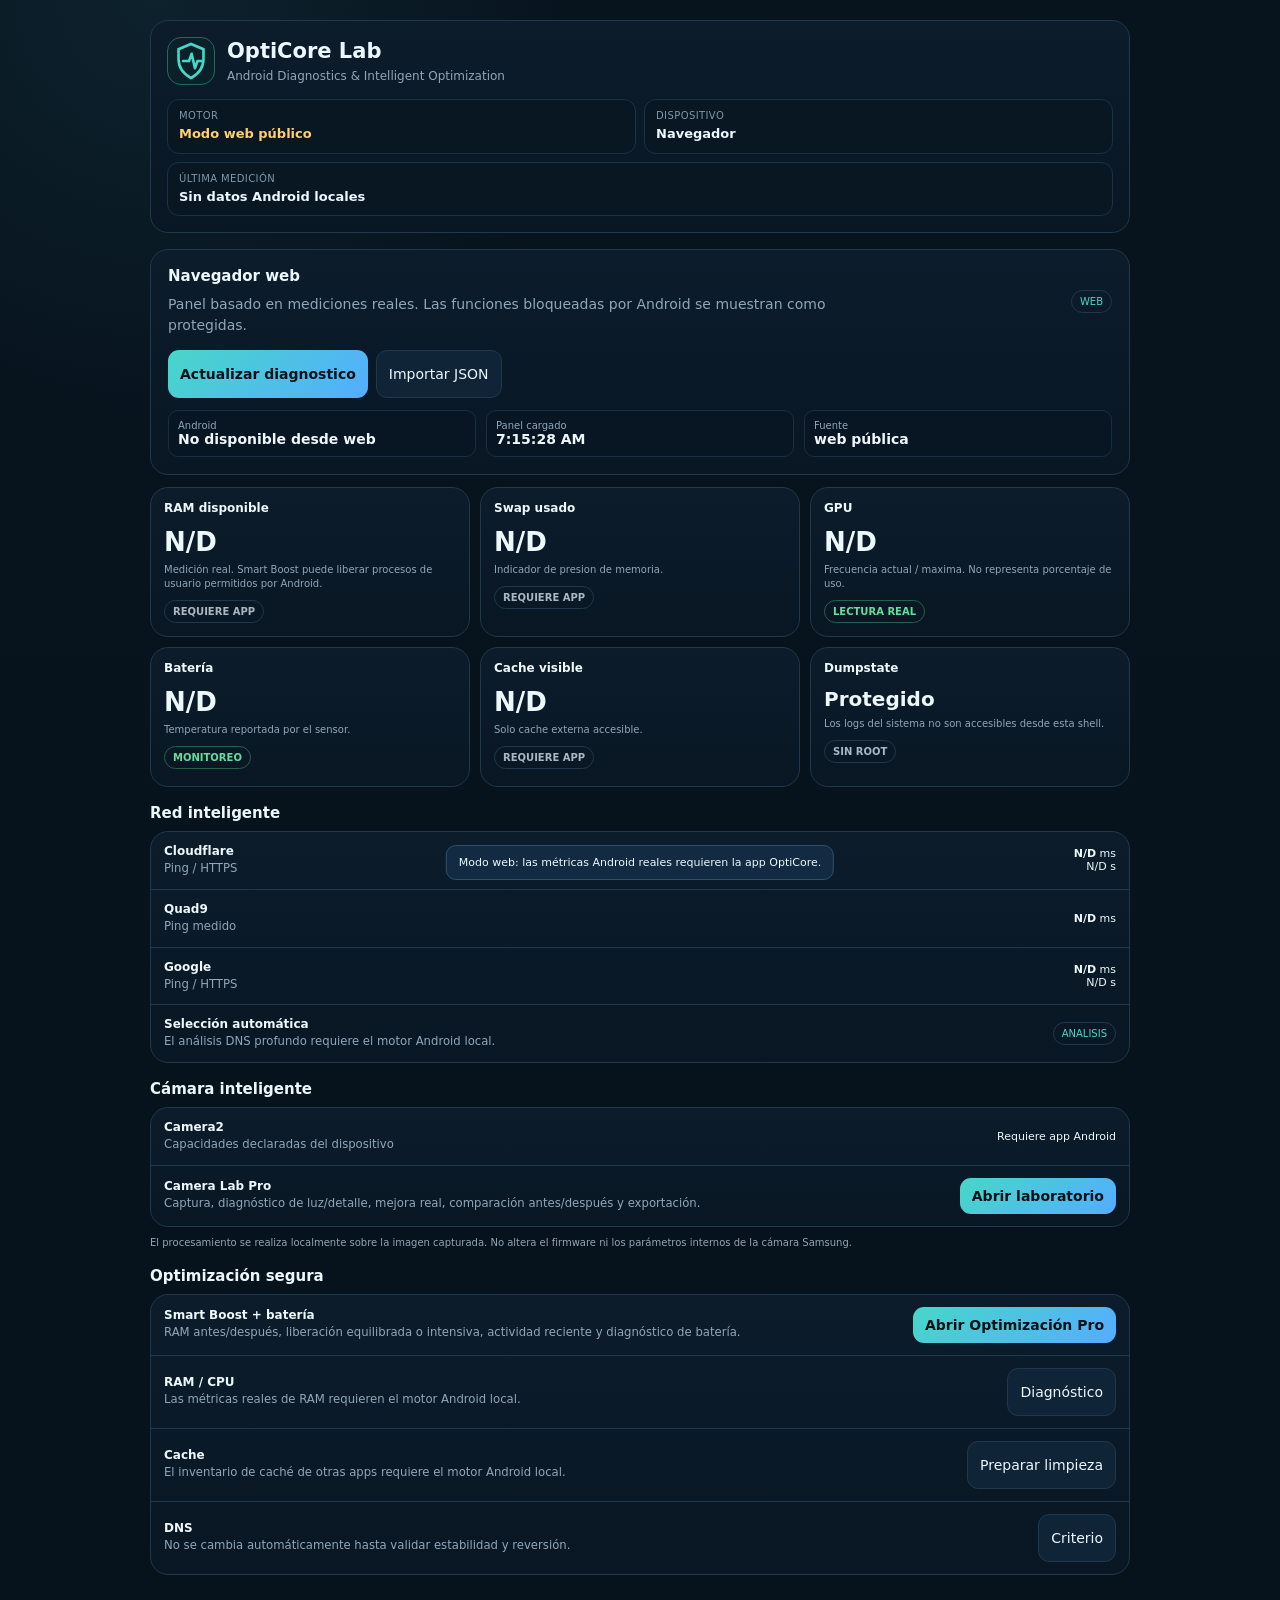
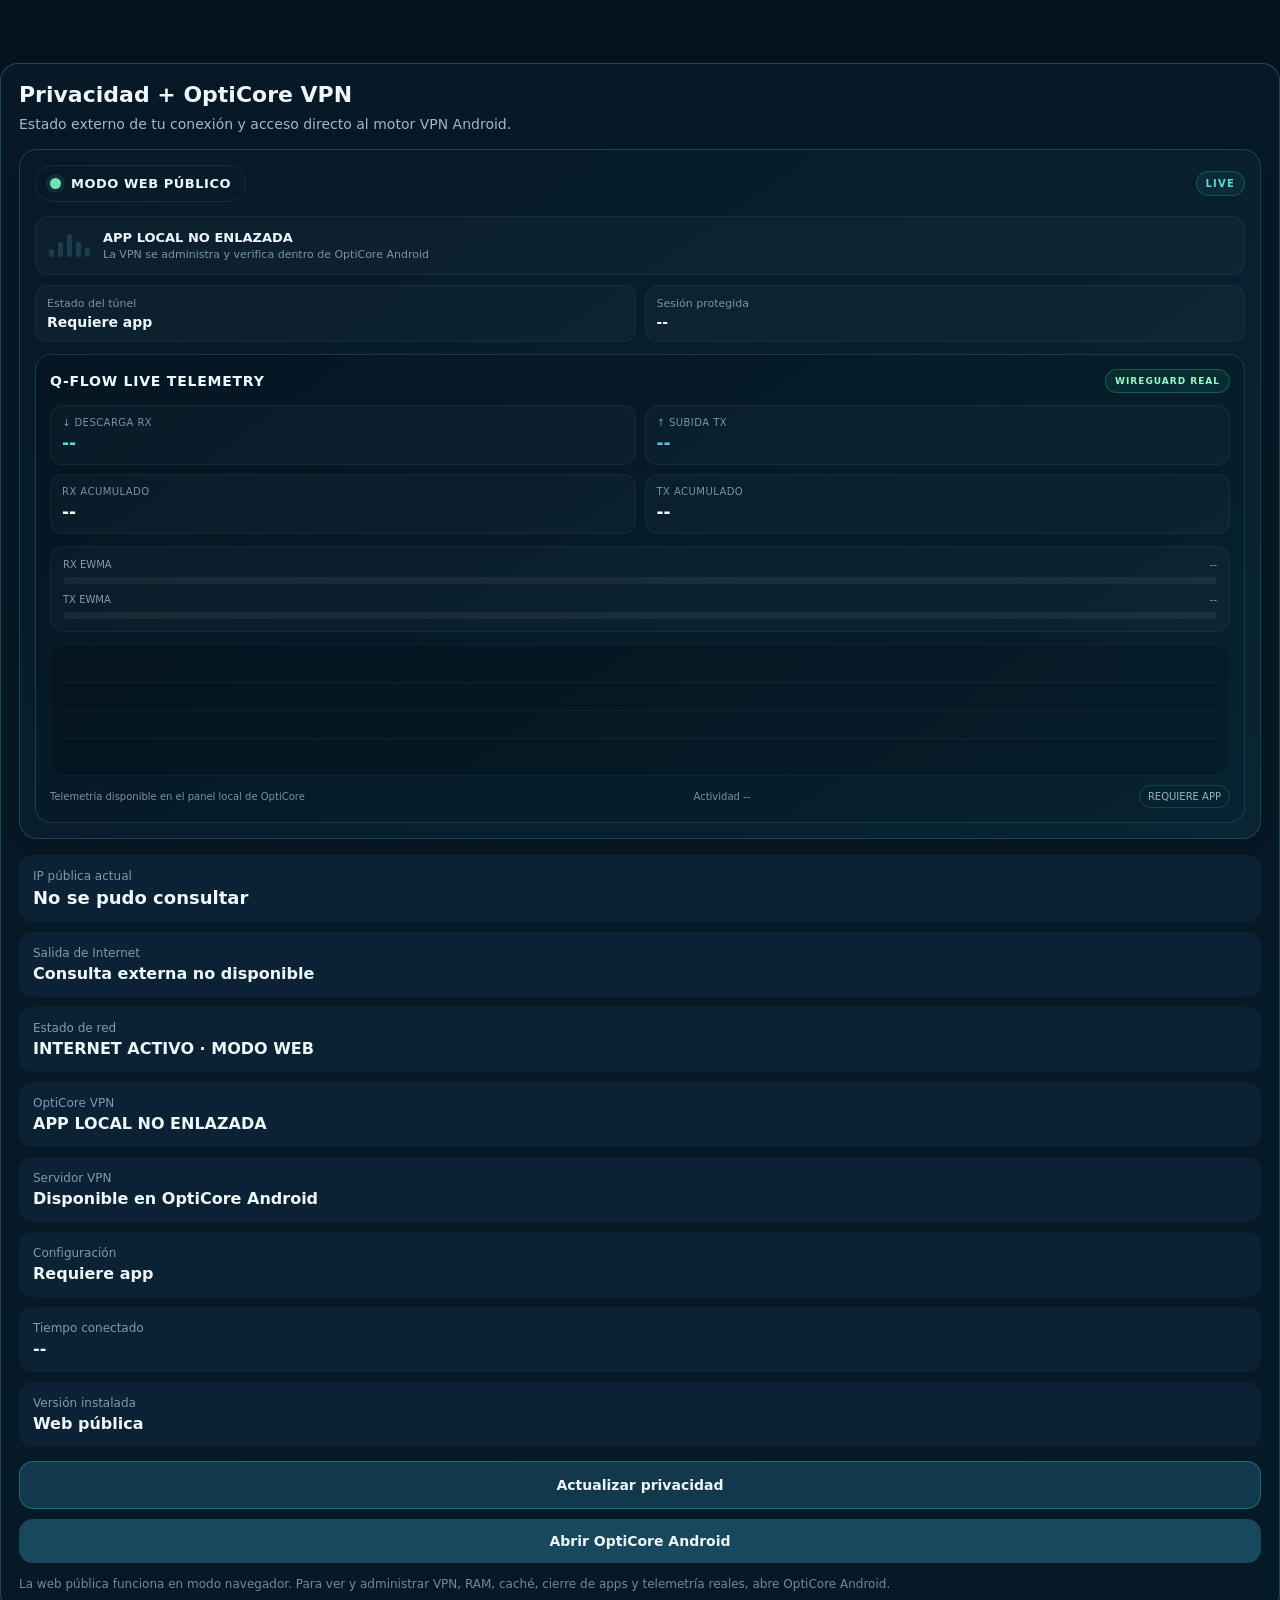
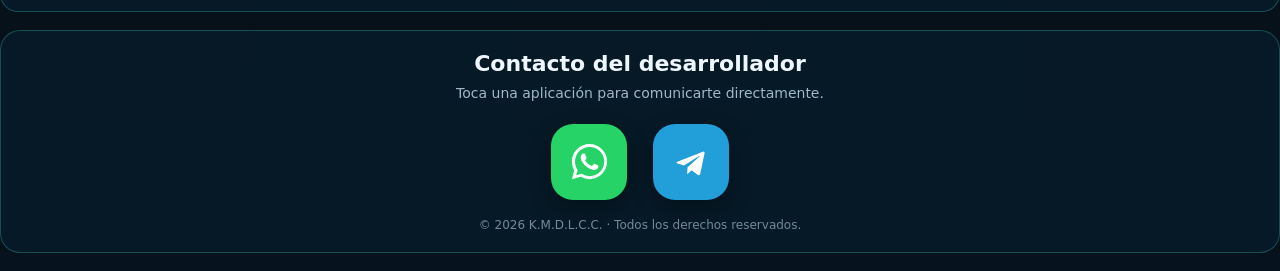
==== commit 0b7363fe: "Add OptiCore Android deep-link CTA" ====
--- a/index.html
+++ b/index.html
@@ -81,7 +81,7 @@
   .row .right{max-width:48%}
   .mode{padding:10px 12px}
 }
-</style><link rel="stylesheet" href="./professional-ui.css?v=4"><link id="oc-favicon" rel="icon" type="image/svg+xml" href="data:image/svg+xml,%3Csvg xmlns=%22http://www.w3.org/2000/svg%22 viewBox=%220 0 64 64%22%3E%3Crect width=%2264%22 height=%2264%22 rx=%2216%22 fill=%22%2307131d%22/%3E%3Cpath d=%22M32 7 51 15v14c0 13-8 23-19 28-11-5-19-15-19-28V15z%22 fill=%22none%22 stroke=%22%2353dfcf%22 stroke-width=%224%22/%3E%3Cpath d=%22M21 31h8l4-10 5 22 4-12h7%22 fill=%22none%22 stroke=%22%235bc0eb%22 stroke-width=%224%22 stroke-linecap=%22round%22 stroke-linejoin=%22round%22/%3E%3C/svg%3E"><title>OptiCore Lab | Diagnóstico y Optimización Android</title><link rel="manifest" href="./manifest.webmanifest"><link rel="apple-touch-icon" href="./icon-192.svg"><meta name="mobile-web-app-capable" content="yes"><meta name="apple-mobile-web-app-capable" content="yes"><meta name="apple-mobile-web-app-status-bar-style" content="black-translucent"><script defer src="./pwa-install.js?v=5"></script></head>
+</style><link rel="stylesheet" href="./professional-ui.css?v=4"><link id="oc-favicon" rel="icon" type="image/svg+xml" href="data:image/svg+xml,%3Csvg xmlns=%22http://www.w3.org/2000/svg%22 viewBox=%220 0 64 64%22%3E%3Crect width=%2264%22 height=%2264%22 rx=%2216%22 fill=%22%2307131d%22/%3E%3Cpath d=%22M32 7 51 15v14c0 13-8 23-19 28-11-5-19-15-19-28V15z%22 fill=%22none%22 stroke=%22%2353dfcf%22 stroke-width=%224%22/%3E%3Cpath d=%22M21 31h8l4-10 5 22 4-12h7%22 fill=%22none%22 stroke=%22%235bc0eb%22 stroke-width=%224%22 stroke-linecap=%22round%22 stroke-linejoin=%22round%22/%3E%3C/svg%3E"><title>OptiCore Lab | Diagnóstico y Optimización Android</title><link rel="manifest" href="./manifest.webmanifest"><link rel="apple-touch-icon" href="./icon-192.svg"><meta name="mobile-web-app-capable" content="yes"><meta name="apple-mobile-web-app-capable" content="yes"><meta name="apple-mobile-web-app-status-bar-style" content="black-translucent"><script defer src="./pwa-install.js?v=6"></script></head>
 <body>
 <main class="wrap">
 <header class="top">
@@ -409,7 +409,7 @@
 render(FALLBACK,LOCAL_ENGINE?"sin datos locales":"web pública");
 loadJson();
 </script>
-<script src="./live.js?v=5"></script><script src="./smart-clean.js?v=5"></script><script src="./professional-ui.js?v=4"></script><script src="./cache-sync.js?v=5"></script><script src="./connection-guard.js?v=4"></script><script src="./resource-panel.js?v=4"></script><script src="./resource-summary.js?v=4"></script><section id="opticore-bridge-v1" style="margin:18px 0;padding:18px;border:1px solid rgba(72,213,202,.28);border-radius:18px;background:rgba(7,27,41,.86)">
+<script src="./live.js?v=5"></script><script src="./smart-clean.js?v=5"></script><script src="./professional-ui.js?v=5"></script><script src="./cache-sync.js?v=5"></script><script src="./connection-guard.js?v=5"></script><script src="./resource-panel.js?v=4"></script><script src="./resource-summary.js?v=4"></script><section id="opticore-bridge-v1" style="margin:18px 0;padding:18px;border:1px solid rgba(72,213,202,.28);border-radius:18px;background:rgba(7,27,41,.86)">
 <div style="font-size:22px;font-weight:800;color:#eef7ff">Privacidad + OptiCore VPN</div>
 <div style="margin-top:7px;color:#9fb9c8;line-height:1.5">Estado externo de tu conexión y acceso directo al motor VPN Android.</div>
 <div style="display:grid;gap:10px;margin-top:16px">
@@ -418,8 +418,8 @@
 <div style="padding:14px;border-radius:14px;background:rgba(13,38,56,.75)"><div style="font-size:12px;color:#7f9aaa">Estado de red</div><div id="opticoreNetwork" style="font-size:16px;font-weight:700;margin-top:4px">Analizando...</div></div>
 </div>
 <button id="opticoreRefresh" style="width:100%;margin-top:14px;padding:14px;border-radius:14px;border:1px solid rgba(72,213,202,.3);background:#12384b;color:#eef7ff;font-weight:800">Actualizar privacidad</button>
-<a href="opticorevpn://control" style="display:block;margin-top:10px;padding:14px 16px;border-radius:14px;text-align:center;text-decoration:none;font-weight:800;background:#17485b;color:#eef7ff">Abrir OptiCore VPN</a>
-<div style="margin-top:12px;font-size:12px;line-height:1.5;color:#718b99">La web muestra la salida visible en Internet. El túnel VPN se administra dentro de OptiCore.</div>
+<a href="opticorevpn://control" style="display:block;margin-top:10px;padding:14px 16px;border-radius:14px;text-align:center;text-decoration:none;font-weight:800;background:#17485b;color:#eef7ff">Abrir OptiCore Android</a>
+<div style="margin-top:12px;font-size:12px;line-height:1.5;color:#718b99">La web pública funciona en modo navegador. Para ver y administrar VPN, RAM, caché, cierre de apps y telemetría reales, abre OptiCore Android.</div>
 </section>
 <script id="opticore-bridge-v2-script">
 (function(){
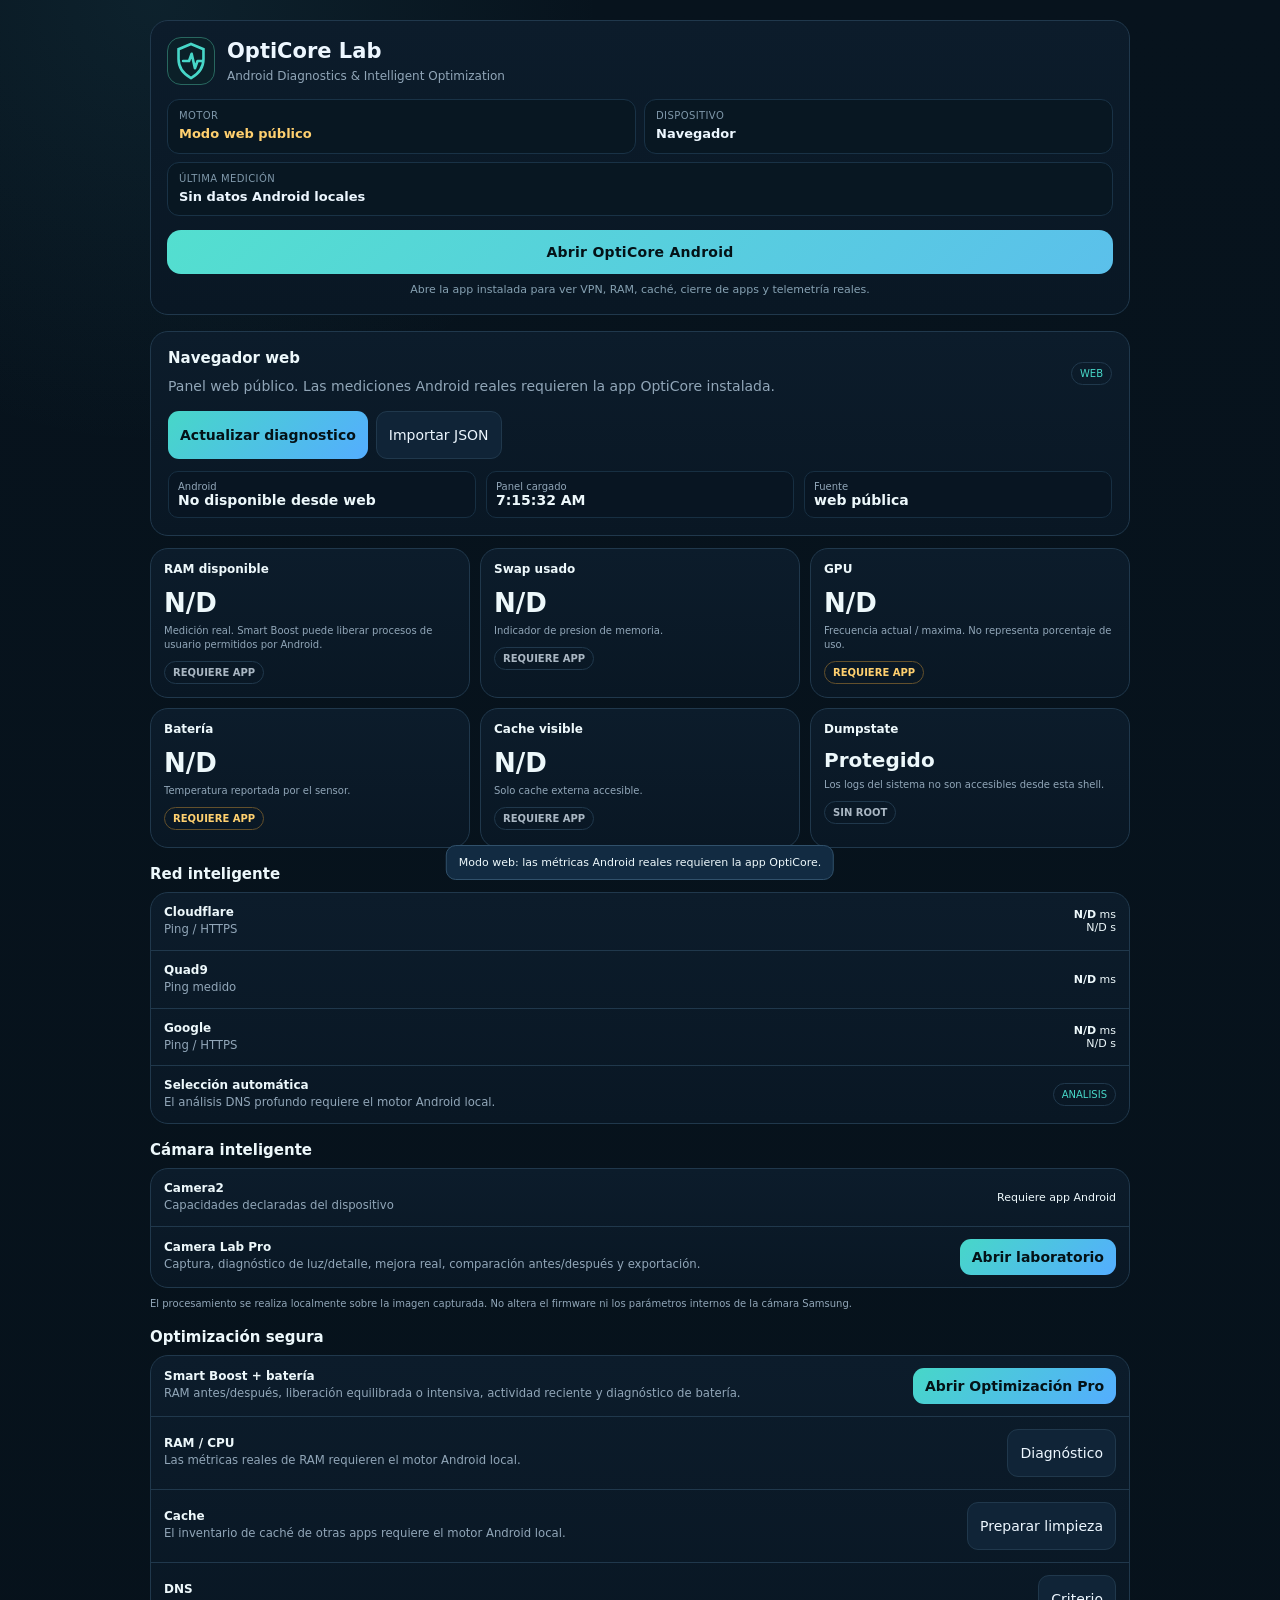
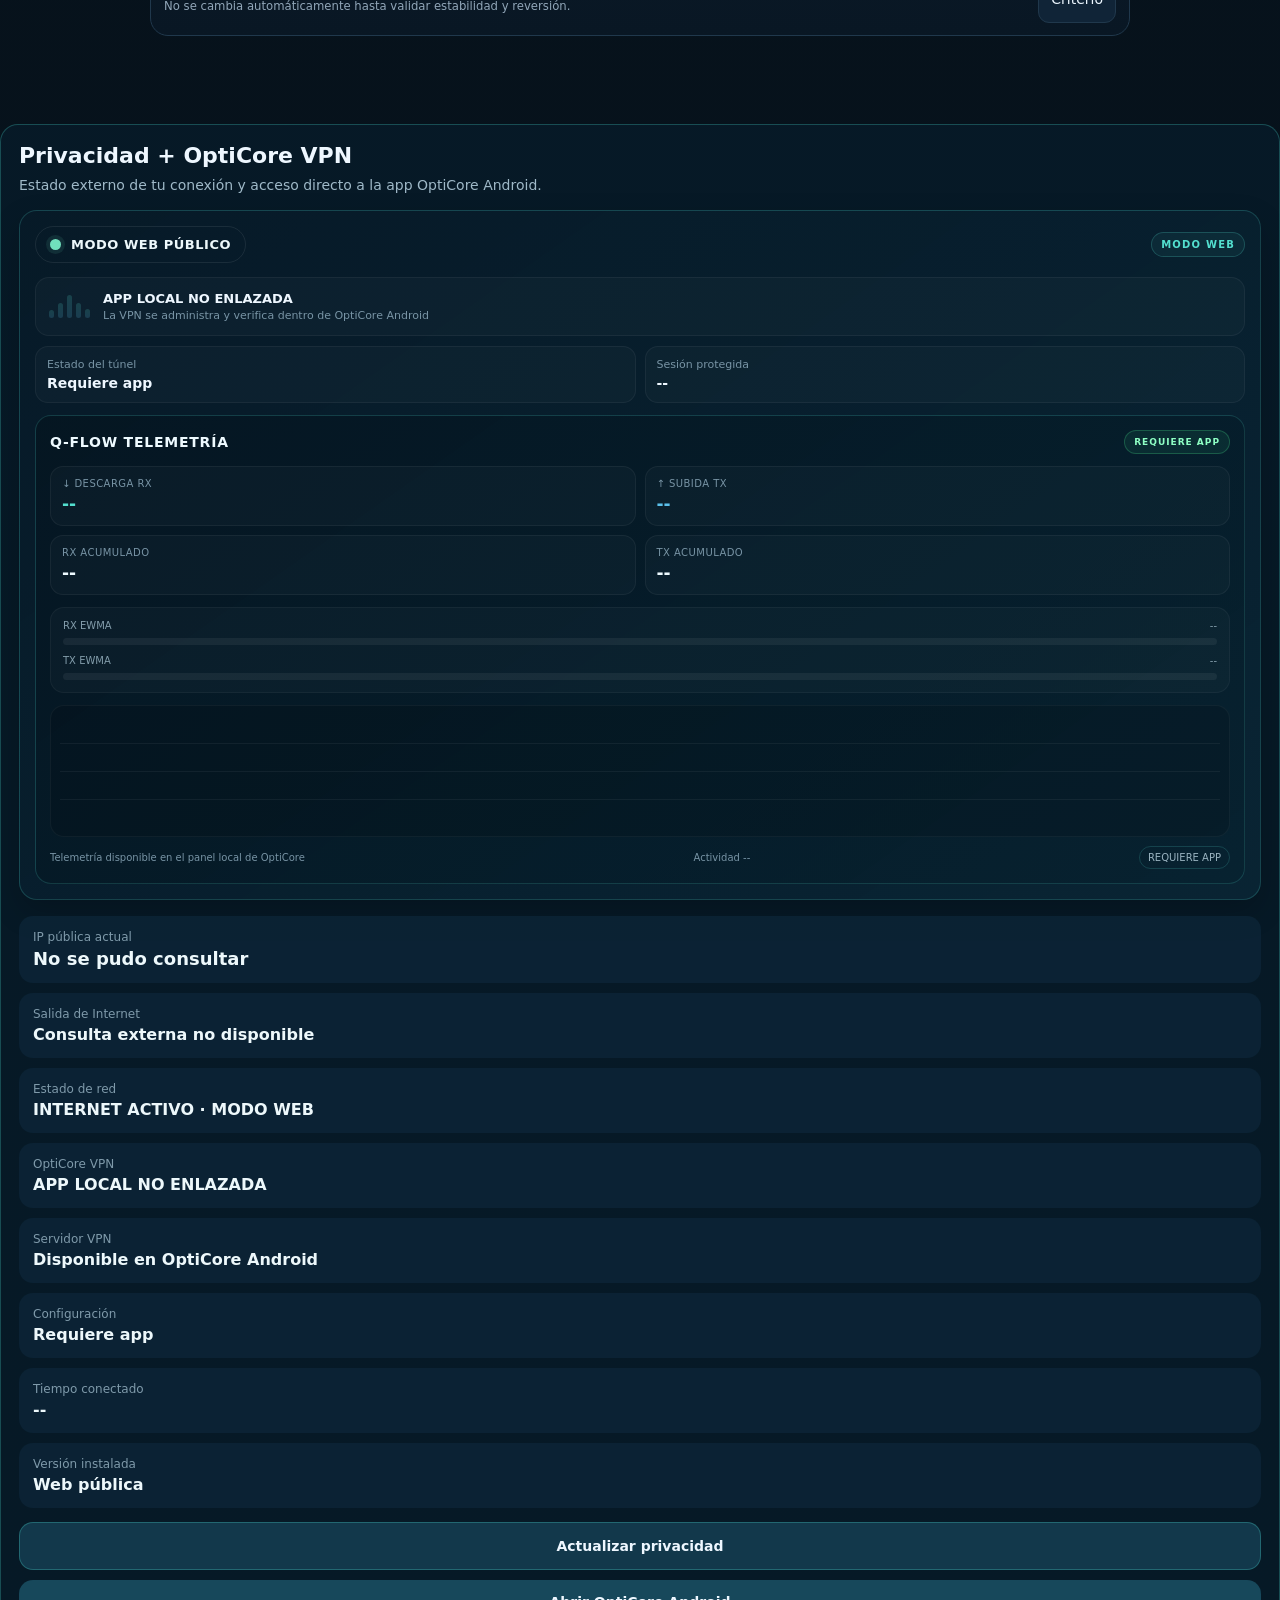
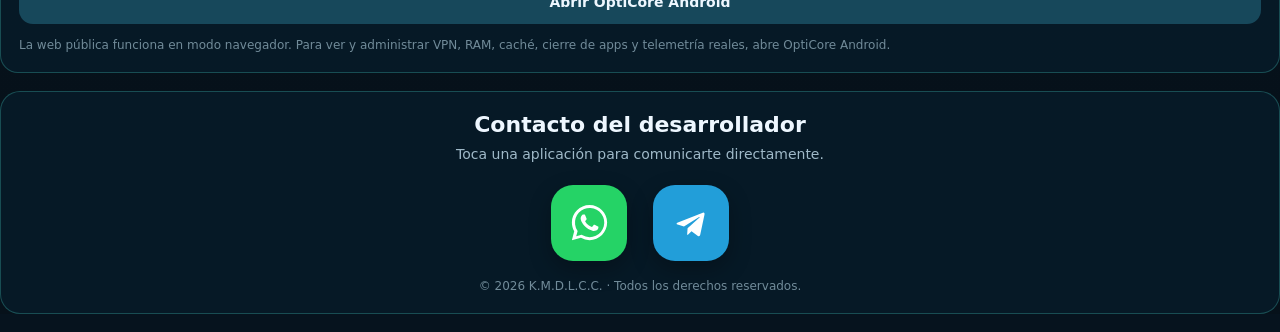
==== commit 0341b9cb: "Polish public-only telemetry labels" ====
--- a/index.html
+++ b/index.html
@@ -99,7 +99,7 @@
   <div class="heroTop">
     <div>
       <h2 id="model">Dispositivo</h2>
-      <p>Panel basado en mediciones reales. Las funciones bloqueadas por Android se muestran como protegidas.</p>
+      <p>Panel web público. Las mediciones Android reales requieren la app OptiCore instalada.</p>
     </div>
     <span class="tag" id="net">RED -</span>
   </div>
@@ -136,14 +136,14 @@
     <h3>GPU</h3>
     <div class="value" id="gpu">-</div>
     <div class="note">Frecuencia actual / maxima. No representa porcentaje de uso.</div>
-    <span class="st ok">LECTURA REAL</span>
+    <span class="st warn">REQUIERE APP</span>
   </article>
 
   <article class="card">
     <h3>Batería</h3>
     <div class="value" id="temp">-</div>
     <div class="note">Temperatura reportada por el sensor.</div>
-    <span class="st ok">MONITOREO</span>
+    <span class="st warn">REQUIERE APP</span>
   </article>
 
   <article class="card">
@@ -411,7 +411,7 @@
 </script>
 <script src="./live.js?v=5"></script><script src="./smart-clean.js?v=5"></script><script src="./professional-ui.js?v=5"></script><script src="./cache-sync.js?v=5"></script><script src="./connection-guard.js?v=5"></script><script src="./resource-panel.js?v=4"></script><script src="./resource-summary.js?v=4"></script><section id="opticore-bridge-v1" style="margin:18px 0;padding:18px;border:1px solid rgba(72,213,202,.28);border-radius:18px;background:rgba(7,27,41,.86)">
 <div style="font-size:22px;font-weight:800;color:#eef7ff">Privacidad + OptiCore VPN</div>
-<div style="margin-top:7px;color:#9fb9c8;line-height:1.5">Estado externo de tu conexión y acceso directo al motor VPN Android.</div>
+<div style="margin-top:7px;color:#9fb9c8;line-height:1.5">Estado externo de tu conexión y acceso directo a la app OptiCore Android.</div>
 <div style="display:grid;gap:10px;margin-top:16px">
 <div style="padding:14px;border-radius:14px;background:rgba(13,38,56,.75)"><div style="font-size:12px;color:#7f9aaa">IP pública actual</div><div id="opticorePublicIp" style="font-size:18px;font-weight:800;margin-top:4px">Comprobando...</div></div>
 <div style="padding:14px;border-radius:14px;background:rgba(13,38,56,.75)"><div style="font-size:12px;color:#7f9aaa">Salida de Internet</div><div id="opticoreLocation" style="font-size:16px;font-weight:700;margin-top:4px">Comprobando...</div></div>
@@ -489,7 +489,7 @@
 <script id="opticore-status-pro-v1-script">
 (function(){
 function fmt(total){total=Math.max(0,Number(total)||0);var h=Math.floor(total/3600),m=Math.floor((total%3600)/60),s=Math.floor(total%60);function p(n){return n<10?"0"+n:n}return h>0?h+":"+p(m)+":"+p(s):p(m)+":"+p(s)}
-function ensure(){var host=document.getElementById("opticore-bridge-v1");if(!host)return null;var box=document.getElementById("ocSecurityMonitor");if(box)return box;box=document.createElement("div");box.id="ocSecurityMonitor";box.className="oc-secmon";box.innerHTML="<div class=\"oc-sec-head\"><div id=\"ocMainPill\" class=\"oc-pill wait\"><span class=\"oc-dot\"></span><span id=\"ocMainText\">VERIFICANDO VPN</span></div><div class=\"oc-live\">LIVE</div></div><div class=\"oc-flow\"><div id=\"ocBars\" class=\"oc-bars idle\"><i></i><i></i><i></i><i></i><i></i></div><div class=\"oc-flow-main\"><div id=\"ocFlowTitle\" class=\"oc-flow-title\">Analizando túnel seguro</div><div id=\"ocFlowSub\" class=\"oc-flow-sub\">Esperando estado de OptiCore</div></div></div><div class=\"oc-sec-grid\"><div class=\"oc-mini\"><div class=\"oc-mini-k\">Estado del túnel</div><div id=\"ocTunnelPro\" class=\"oc-mini-v\">Comprobando...</div></div><div class=\"oc-mini\"><div class=\"oc-mini-k\">Sesión protegida</div><div id=\"ocSessionPro\" class=\"oc-mini-v\">--</div></div></div>";var grid=document.getElementById("opticoreNetwork");var anchor=grid&&grid.parentElement&&grid.parentElement.parentElement;if(anchor&&anchor.parentElement===host)host.insertBefore(box,anchor);else host.appendChild(box);return box}
+function ensure(){var host=document.getElementById("opticore-bridge-v1");if(!host)return null;var box=document.getElementById("ocSecurityMonitor");if(box)return box;box=document.createElement("div");box.id="ocSecurityMonitor";box.className="oc-secmon";box.innerHTML="<div class=\"oc-sec-head\"><div id=\"ocMainPill\" class=\"oc-pill wait\"><span class=\"oc-dot\"></span><span id=\"ocMainText\">VERIFICANDO VPN</span></div><div class=\"oc-live\">MODO WEB</div></div><div class=\"oc-flow\"><div id=\"ocBars\" class=\"oc-bars idle\"><i></i><i></i><i></i><i></i><i></i></div><div class=\"oc-flow-main\"><div id=\"ocFlowTitle\" class=\"oc-flow-title\">Analizando túnel seguro</div><div id=\"ocFlowSub\" class=\"oc-flow-sub\">Esperando estado de OptiCore</div></div></div><div class=\"oc-sec-grid\"><div class=\"oc-mini\"><div class=\"oc-mini-k\">Estado del túnel</div><div id=\"ocTunnelPro\" class=\"oc-mini-v\">Comprobando...</div></div><div class=\"oc-mini\"><div class=\"oc-mini-k\">Sesión protegida</div><div id=\"ocSessionPro\" class=\"oc-mini-v\">--</div></div></div>";var grid=document.getElementById("opticoreNetwork");var anchor=grid&&grid.parentElement&&grid.parentElement.parentElement;if(anchor&&anchor.parentElement===host)host.insertBefore(box,anchor);else host.appendChild(box);return box}
 function paint(mode,d){ensure();var pill=document.getElementById("ocMainPill"),txt=document.getElementById("ocMainText"),bars=document.getElementById("ocBars"),title=document.getElementById("ocFlowTitle"),sub=document.getElementById("ocFlowSub"),tun=document.getElementById("ocTunnelPro"),ses=document.getElementById("ocSessionPro");if(!pill)return;pill.className="oc-pill "+mode;if(mode==="on"){txt.textContent="VPN PROTEGIDA";bars.className="oc-bars";title.textContent="CANAL CIFRADO ACTIVO";sub.textContent=d&&d.endpoint?d.endpoint:"OptiCore VPN";tun.textContent="WireGuard conectado";ses.textContent=fmt(d&&d.connected_seconds)}else if(mode==="off"){txt.textContent="VPN DESCONECTADA";bars.className="oc-bars idle";title.textContent="TÚNEL INACTIVO";sub.textContent="El tráfico no está usando OptiCore VPN";tun.textContent="Desconectado";ses.textContent="00:00"}else if(mode==="web"){txt.textContent="MODO WEB PÚBLICO";bars.className="oc-bars idle";title.textContent="APP LOCAL NO ENLAZADA";sub.textContent="La VPN se administra y verifica dentro de OptiCore Android";tun.textContent="Requiere app";ses.textContent="--"}else if(mode==="na"){txt.textContent="APP LOCAL NO ENLAZADA";bars.className="oc-bars idle";title.textContent="TELEMETRÍA LOCAL NO DISPONIBLE";sub.textContent="Abre el panel local de OptiCore para ver el túnel";tun.textContent="No enlazada";ses.textContent="--"}else{txt.textContent="VERIFICANDO VPN";bars.className="oc-bars";title.textContent="ANALIZANDO TÚNEL";sub.textContent="Consultando OptiCore local";tun.textContent="Comprobando...";ses.textContent="--"}}
 async function refresh(){ensure();if(!navigator.onLine){paint("off");return}if(location.hostname!=="127.0.0.1"&&location.hostname!=="localhost"){paint("web");return}try{var r=await fetch("http://127.0.0.1:8767/status?t="+Date.now(),{cache:"no-store"});if(!r.ok)throw new Error("http");var d=await r.json();paint(d.connected?"on":"off",d)}catch(e){paint("na")}}
 if(document.readyState==="loading"){document.addEventListener("DOMContentLoaded",function(){ensure();refresh()})}else{ensure();refresh()}
@@ -535,7 +535,7 @@
 if(old)return old;
 var box=document.createElement("section");
 box.id="qflowLiveV2";
-box.innerHTML=`<div class="qf-head"><div class="qf-title">Q-FLOW LIVE TELEMETRY</div><div class="qf-real">WIREGUARD REAL</div></div><div class="qf-grid"><div class="qf-cell"><div class="qf-k">↓ DESCARGA RX</div><div id="qfRxRate" class="qf-v rx">0 B/s</div></div><div class="qf-cell"><div class="qf-k">↑ SUBIDA TX</div><div id="qfTxRate" class="qf-v tx">0 B/s</div></div><div class="qf-cell"><div class="qf-k">RX ACUMULADO</div><div id="qfRxTotal" class="qf-v">0 B</div></div><div class="qf-cell"><div class="qf-k">TX ACUMULADO</div><div id="qfTxTotal" class="qf-v">0 B</div></div></div><div class="qf-meter"><div class="qf-meter-head"><span>RX EWMA</span><span id="qfRxSmooth">0 B/s</span></div><div class="qf-track"><div id="qfRxFill" class="qf-fill"></div></div><div class="qf-meter-head" style="margin-top:10px"><span>TX EWMA</span><span id="qfTxSmooth">0 B/s</span></div><div class="qf-track"><div id="qfTxFill" class="qf-fill"></div></div></div><div class="qf-chart"><canvas id="qfCanvas"></canvas></div><div class="qf-foot"><span id="qfSamples">Esperando telemetría...</span><span id="qfActivity">Actividad --</span><span id="qfBurst" class="qf-burst">FLUJO ESTABLE</span></div>`;
+box.innerHTML=`<div class="qf-head"><div class="qf-title">Q-FLOW TELEMETRÍA</div><div class="qf-real">REQUIERE APP</div></div><div class="qf-grid"><div class="qf-cell"><div class="qf-k">↓ DESCARGA RX</div><div id="qfRxRate" class="qf-v rx">0 B/s</div></div><div class="qf-cell"><div class="qf-k">↑ SUBIDA TX</div><div id="qfTxRate" class="qf-v tx">0 B/s</div></div><div class="qf-cell"><div class="qf-k">RX ACUMULADO</div><div id="qfRxTotal" class="qf-v">0 B</div></div><div class="qf-cell"><div class="qf-k">TX ACUMULADO</div><div id="qfTxTotal" class="qf-v">0 B</div></div></div><div class="qf-meter"><div class="qf-meter-head"><span>RX EWMA</span><span id="qfRxSmooth">0 B/s</span></div><div class="qf-track"><div id="qfRxFill" class="qf-fill"></div></div><div class="qf-meter-head" style="margin-top:10px"><span>TX EWMA</span><span id="qfTxSmooth">0 B/s</span></div><div class="qf-track"><div id="qfTxFill" class="qf-fill"></div></div></div><div class="qf-chart"><canvas id="qfCanvas"></canvas></div><div class="qf-foot"><span id="qfSamples">Esperando telemetría...</span><span id="qfActivity">Actividad --</span><span id="qfBurst" class="qf-burst">FLUJO ESTABLE</span></div>`;
 host.appendChild(box);
 return box;
 }
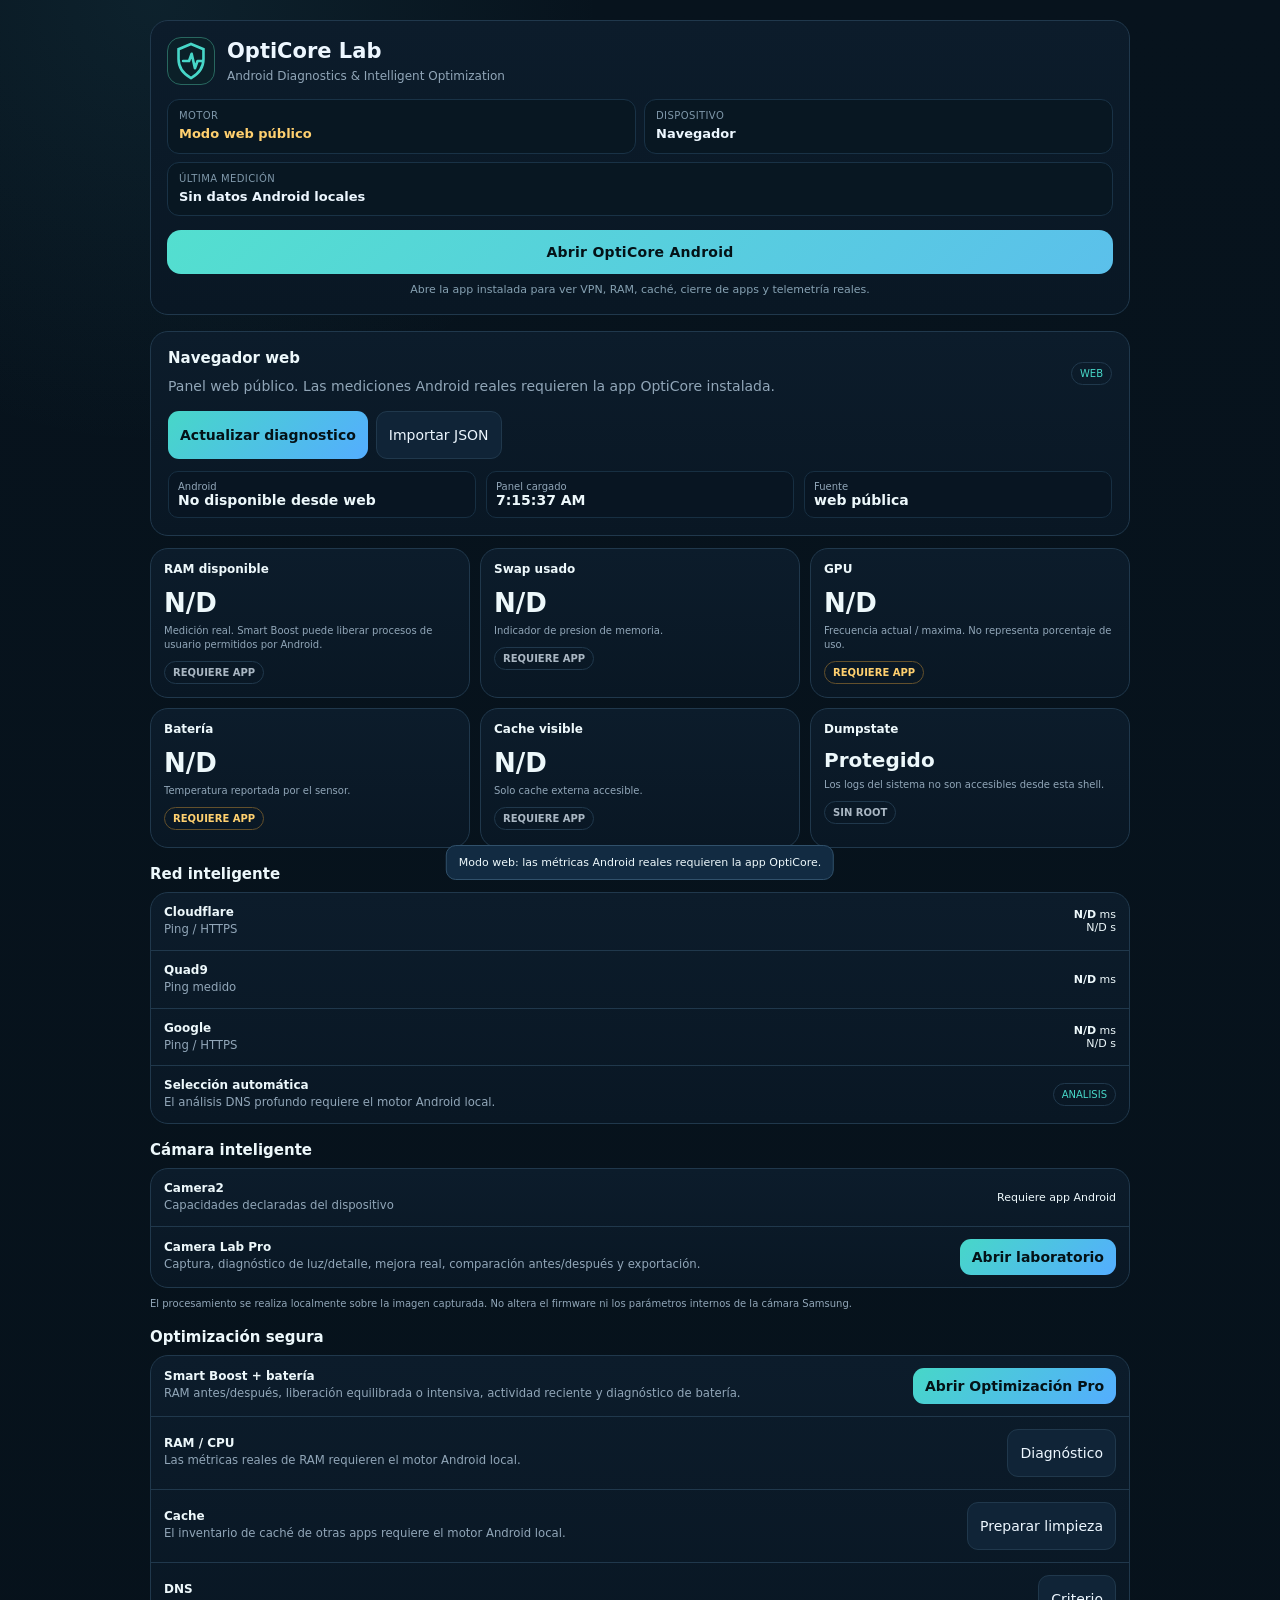
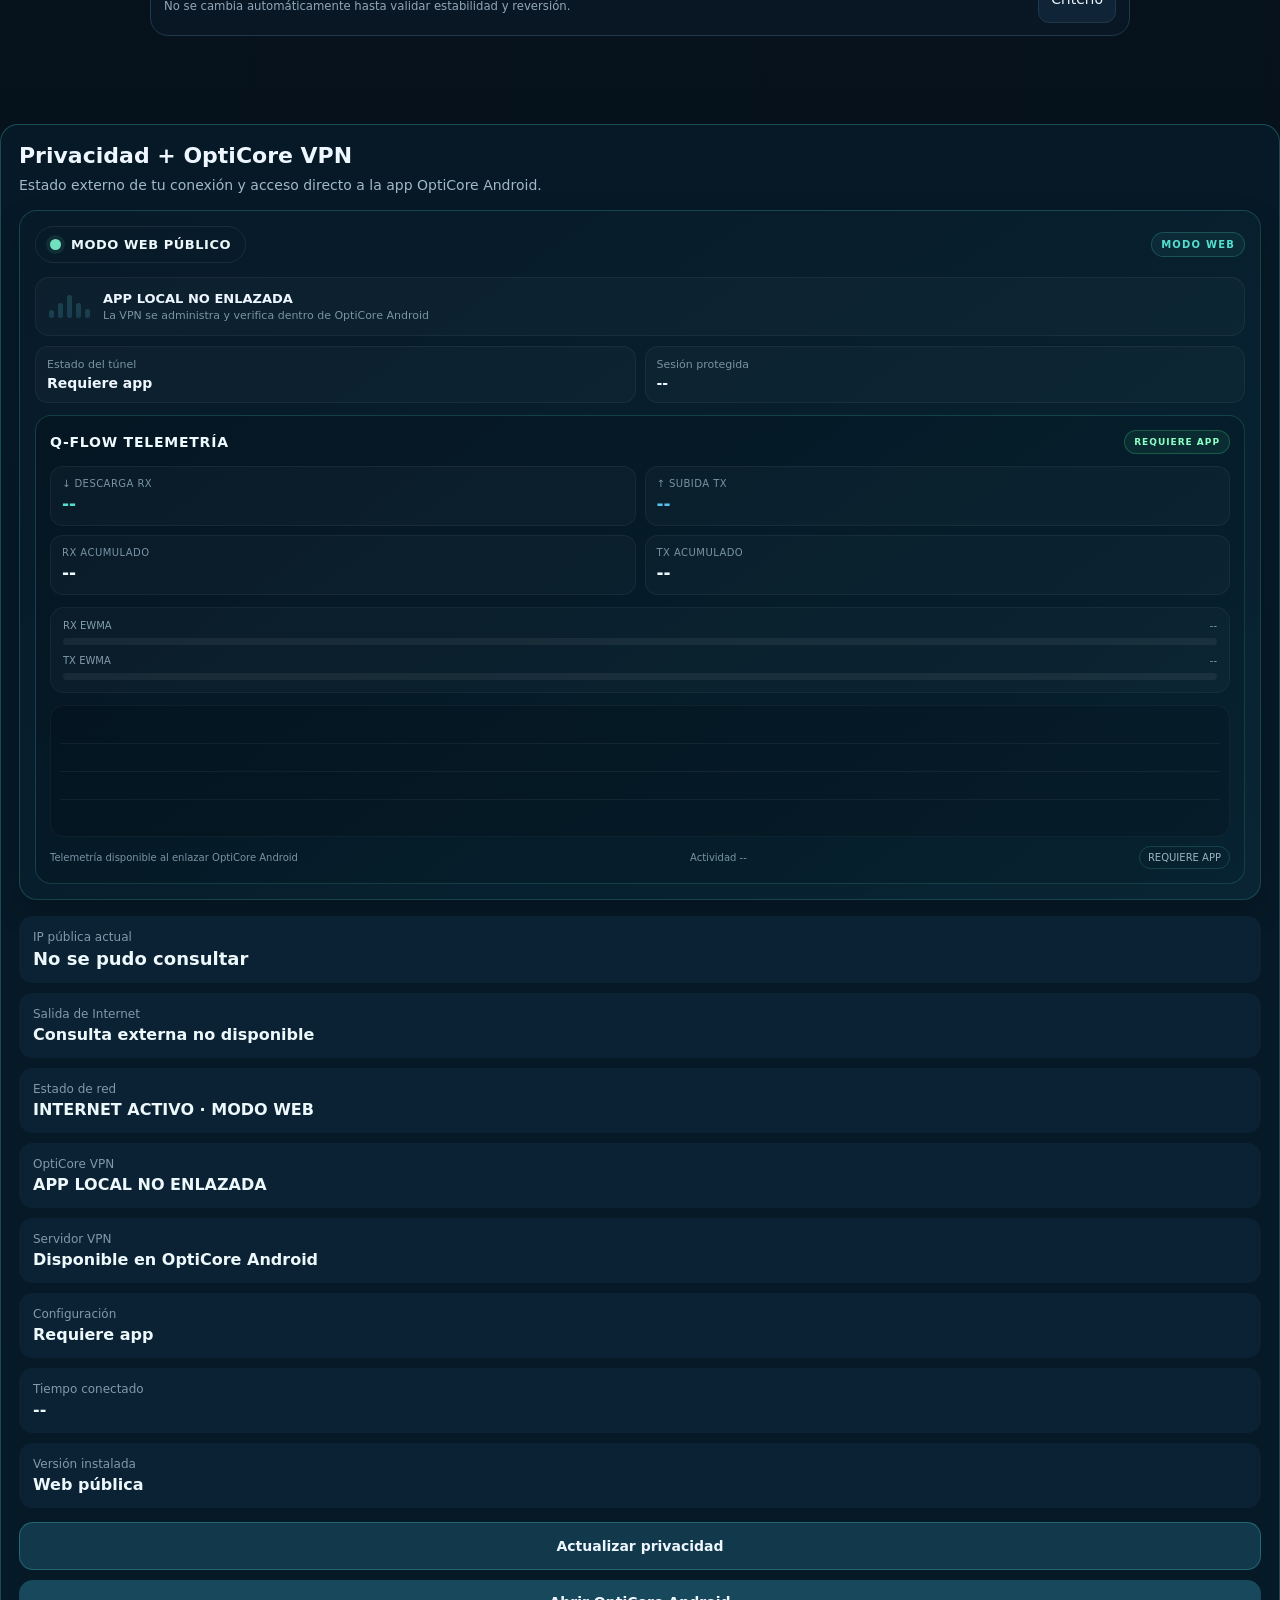
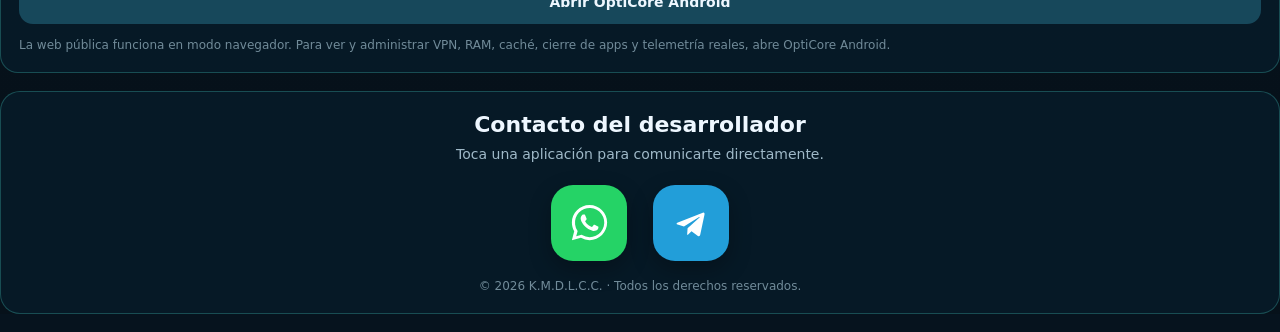
==== commit bea8461c: "Publish secure OptiCore Android web bridge" ====
--- a/index.html
+++ b/index.html
@@ -491,7 +491,7 @@
 function fmt(total){total=Math.max(0,Number(total)||0);var h=Math.floor(total/3600),m=Math.floor((total%3600)/60),s=Math.floor(total%60);function p(n){return n<10?"0"+n:n}return h>0?h+":"+p(m)+":"+p(s):p(m)+":"+p(s)}
 function ensure(){var host=document.getElementById("opticore-bridge-v1");if(!host)return null;var box=document.getElementById("ocSecurityMonitor");if(box)return box;box=document.createElement("div");box.id="ocSecurityMonitor";box.className="oc-secmon";box.innerHTML="<div class=\"oc-sec-head\"><div id=\"ocMainPill\" class=\"oc-pill wait\"><span class=\"oc-dot\"></span><span id=\"ocMainText\">VERIFICANDO VPN</span></div><div class=\"oc-live\">MODO WEB</div></div><div class=\"oc-flow\"><div id=\"ocBars\" class=\"oc-bars idle\"><i></i><i></i><i></i><i></i><i></i></div><div class=\"oc-flow-main\"><div id=\"ocFlowTitle\" class=\"oc-flow-title\">Analizando túnel seguro</div><div id=\"ocFlowSub\" class=\"oc-flow-sub\">Esperando estado de OptiCore</div></div></div><div class=\"oc-sec-grid\"><div class=\"oc-mini\"><div class=\"oc-mini-k\">Estado del túnel</div><div id=\"ocTunnelPro\" class=\"oc-mini-v\">Comprobando...</div></div><div class=\"oc-mini\"><div class=\"oc-mini-k\">Sesión protegida</div><div id=\"ocSessionPro\" class=\"oc-mini-v\">--</div></div></div>";var grid=document.getElementById("opticoreNetwork");var anchor=grid&&grid.parentElement&&grid.parentElement.parentElement;if(anchor&&anchor.parentElement===host)host.insertBefore(box,anchor);else host.appendChild(box);return box}
 function paint(mode,d){ensure();var pill=document.getElementById("ocMainPill"),txt=document.getElementById("ocMainText"),bars=document.getElementById("ocBars"),title=document.getElementById("ocFlowTitle"),sub=document.getElementById("ocFlowSub"),tun=document.getElementById("ocTunnelPro"),ses=document.getElementById("ocSessionPro");if(!pill)return;pill.className="oc-pill "+mode;if(mode==="on"){txt.textContent="VPN PROTEGIDA";bars.className="oc-bars";title.textContent="CANAL CIFRADO ACTIVO";sub.textContent=d&&d.endpoint?d.endpoint:"OptiCore VPN";tun.textContent="WireGuard conectado";ses.textContent=fmt(d&&d.connected_seconds)}else if(mode==="off"){txt.textContent="VPN DESCONECTADA";bars.className="oc-bars idle";title.textContent="TÚNEL INACTIVO";sub.textContent="El tráfico no está usando OptiCore VPN";tun.textContent="Desconectado";ses.textContent="00:00"}else if(mode==="web"){txt.textContent="MODO WEB PÚBLICO";bars.className="oc-bars idle";title.textContent="APP LOCAL NO ENLAZADA";sub.textContent="La VPN se administra y verifica dentro de OptiCore Android";tun.textContent="Requiere app";ses.textContent="--"}else if(mode==="na"){txt.textContent="APP LOCAL NO ENLAZADA";bars.className="oc-bars idle";title.textContent="TELEMETRÍA LOCAL NO DISPONIBLE";sub.textContent="Abre el panel local de OptiCore para ver el túnel";tun.textContent="No enlazada";ses.textContent="--"}else{txt.textContent="VERIFICANDO VPN";bars.className="oc-bars";title.textContent="ANALIZANDO TÚNEL";sub.textContent="Consultando OptiCore local";tun.textContent="Comprobando...";ses.textContent="--"}}
-async function refresh(){ensure();if(!navigator.onLine){paint("off");return}if(location.hostname!=="127.0.0.1"&&location.hostname!=="localhost"){paint("web");return}try{var r=await fetch("http://127.0.0.1:8767/status?t="+Date.now(),{cache:"no-store"});if(!r.ok)throw new Error("http");var d=await r.json();paint(d.connected?"on":"off",d)}catch(e){paint("na")}}
+async function refresh(){ensure();if(!navigator.onLine){paint("off");return}if(location.hostname!=="127.0.0.1"&&location.hostname!=="localhost"){var bd=window.__OPTICORE_BRIDGE_DATA__;if(bd&&bd.ok===true){paint(bd.vpn_connected?"on":"off",{connected_seconds:bd.vpn_connected_seconds||0,endpoint:"OptiCore Android"});var live=document.querySelector("#ocSecurityMonitor .oc-live");if(live)live.textContent="ENLAZADO"}else{paint("web")}return}try{var r=await fetch("http://127.0.0.1:8767/status?t="+Date.now(),{cache:"no-store"});if(!r.ok)throw new Error("http");var d=await r.json();paint(d.connected?"on":"off",d)}catch(e){paint("na")}}
 if(document.readyState==="loading"){document.addEventListener("DOMContentLoaded",function(){ensure();refresh()})}else{ensure();refresh()}
 setInterval(refresh,3000);window.addEventListener("focus",refresh);window.addEventListener("online",refresh);window.addEventListener("offline",refresh);
 })();
@@ -556,7 +556,15 @@
 async function refresh(){
 if(!ensure())return;
 if(location.hostname!=="127.0.0.1"&&location.hostname!=="localhost"){
-setText("qfRxRate","--");setText("qfTxRate","--");setText("qfRxTotal","--");setText("qfTxTotal","--");setText("qfRxSmooth","--");setText("qfTxSmooth","--");setText("qfSamples","Telemetría disponible en el panel local de OptiCore");setText("qfActivity","Actividad --");var b=document.getElementById("qfBurst");if(b){b.className="qf-burst";b.textContent="REQUIERE APP"}return;
+var bd=window.__OPTICORE_BRIDGE_DATA__;
+if(bd&&bd.ok===true){
+var rx=num(bd.vpn_rx_bps),tx=num(bd.vpn_tx_bps),rxs=num(bd.vpn_rx_ewma_bps),txs=num(bd.vpn_tx_ewma_bps);
+setText("qfRxRate",fmtRate(rx));setText("qfTxRate",fmtRate(tx));setText("qfRxTotal",fmtBytes(bd.vpn_rx_bytes));setText("qfTxTotal",fmtBytes(bd.vpn_tx_bytes));setText("qfRxSmooth",fmtRate(rxs));setText("qfTxSmooth",fmtRate(txs));
+var rxFill=document.getElementById("qfRxFill"),txFill=document.getElementById("qfTxFill");if(rxFill)rxFill.style.width=activityIndex(rxs)+"%";if(txFill)txFill.style.width=activityIndex(txs)+"%";
+var b=document.getElementById("qfBurst");if(b){b.className="qf-burst"+(bd.vpn_burst?" hot":"");b.textContent=bd.vpn_burst?"RÁFAGA":"FLUJO ESTABLE"}
+setText("qfSamples","OptiCore "+(bd.version||"")+" · "+(bd.vpn_connected?"Túnel activo":"Túnel inactivo"));setText("qfActivity",bd.vpn_connected?"VPN activa":"VPN inactiva");var qr=document.querySelector("#qflowLiveV2 .qf-real");if(qr)qr.textContent="WIREGUARD ENLAZADO";return;
+}
+setText("qfRxRate","--");setText("qfTxRate","--");setText("qfRxTotal","--");setText("qfTxTotal","--");setText("qfRxSmooth","--");setText("qfTxSmooth","--");setText("qfSamples","Telemetría disponible al enlazar OptiCore Android");setText("qfActivity","Actividad --");var b=document.getElementById("qfBurst");if(b){b.className="qf-burst";b.textContent="REQUIERE APP"}return;
 }
 try{
 var r=await fetch(API+"?qflow="+Date.now(),{cache:"no-store"});if(!r.ok)throw new Error("HTTP "+r.status);var d=await r.json();
@@ -628,12 +636,22 @@
 
   async function readOptiCore(){
     if(location.hostname!=="127.0.0.1"&&location.hostname!=="localhost"){
-      vpn.textContent="APP LOCAL NO ENLAZADA";
-      endpoint.textContent="Disponible en OptiCore Android";
-      config.textContent="Requiere app";
-      duration.textContent="--";
-      version.textContent="Web pública";
-      net.textContent=navigator.onLine?"INTERNET ACTIVO · MODO WEB":"SIN CONEXIÓN";
+      var bd=window.__OPTICORE_BRIDGE_DATA__;
+      if(bd&&bd.ok===true){
+        vpn.textContent=bd.vpn_connected?"PROTECCIÓN ACTIVA":"DESCONECTADA";
+        endpoint.textContent="Motor Android enlazado";
+        config.textContent="ENLACE SEGURO";
+        duration.textContent=bd.vpn_connected?formatTime(bd.vpn_connected_seconds):"00:00";
+        version.textContent=bd.version||"--";
+        net.textContent=navigator.onLine?(bd.vpn_connected?"INTERNET + VPN ACTIVOS":"INTERNET ACTIVO · VPN DESCONECTADA"):"SIN CONEXIÓN";
+      }else{
+        vpn.textContent="APP LOCAL NO ENLAZADA";
+        endpoint.textContent="Disponible en OptiCore Android";
+        config.textContent="Requiere app";
+        duration.textContent="--";
+        version.textContent="Web pública";
+        net.textContent=navigator.onLine?"INTERNET ACTIVO · MODO WEB":"SIN CONEXIÓN";
+      }
       return;
     }
     try{
@@ -698,3 +716,5 @@
   setInterval(readOptiCore,5000);
 })();
 </script>
+
+<script src="./bridge.js?v=1"></script>
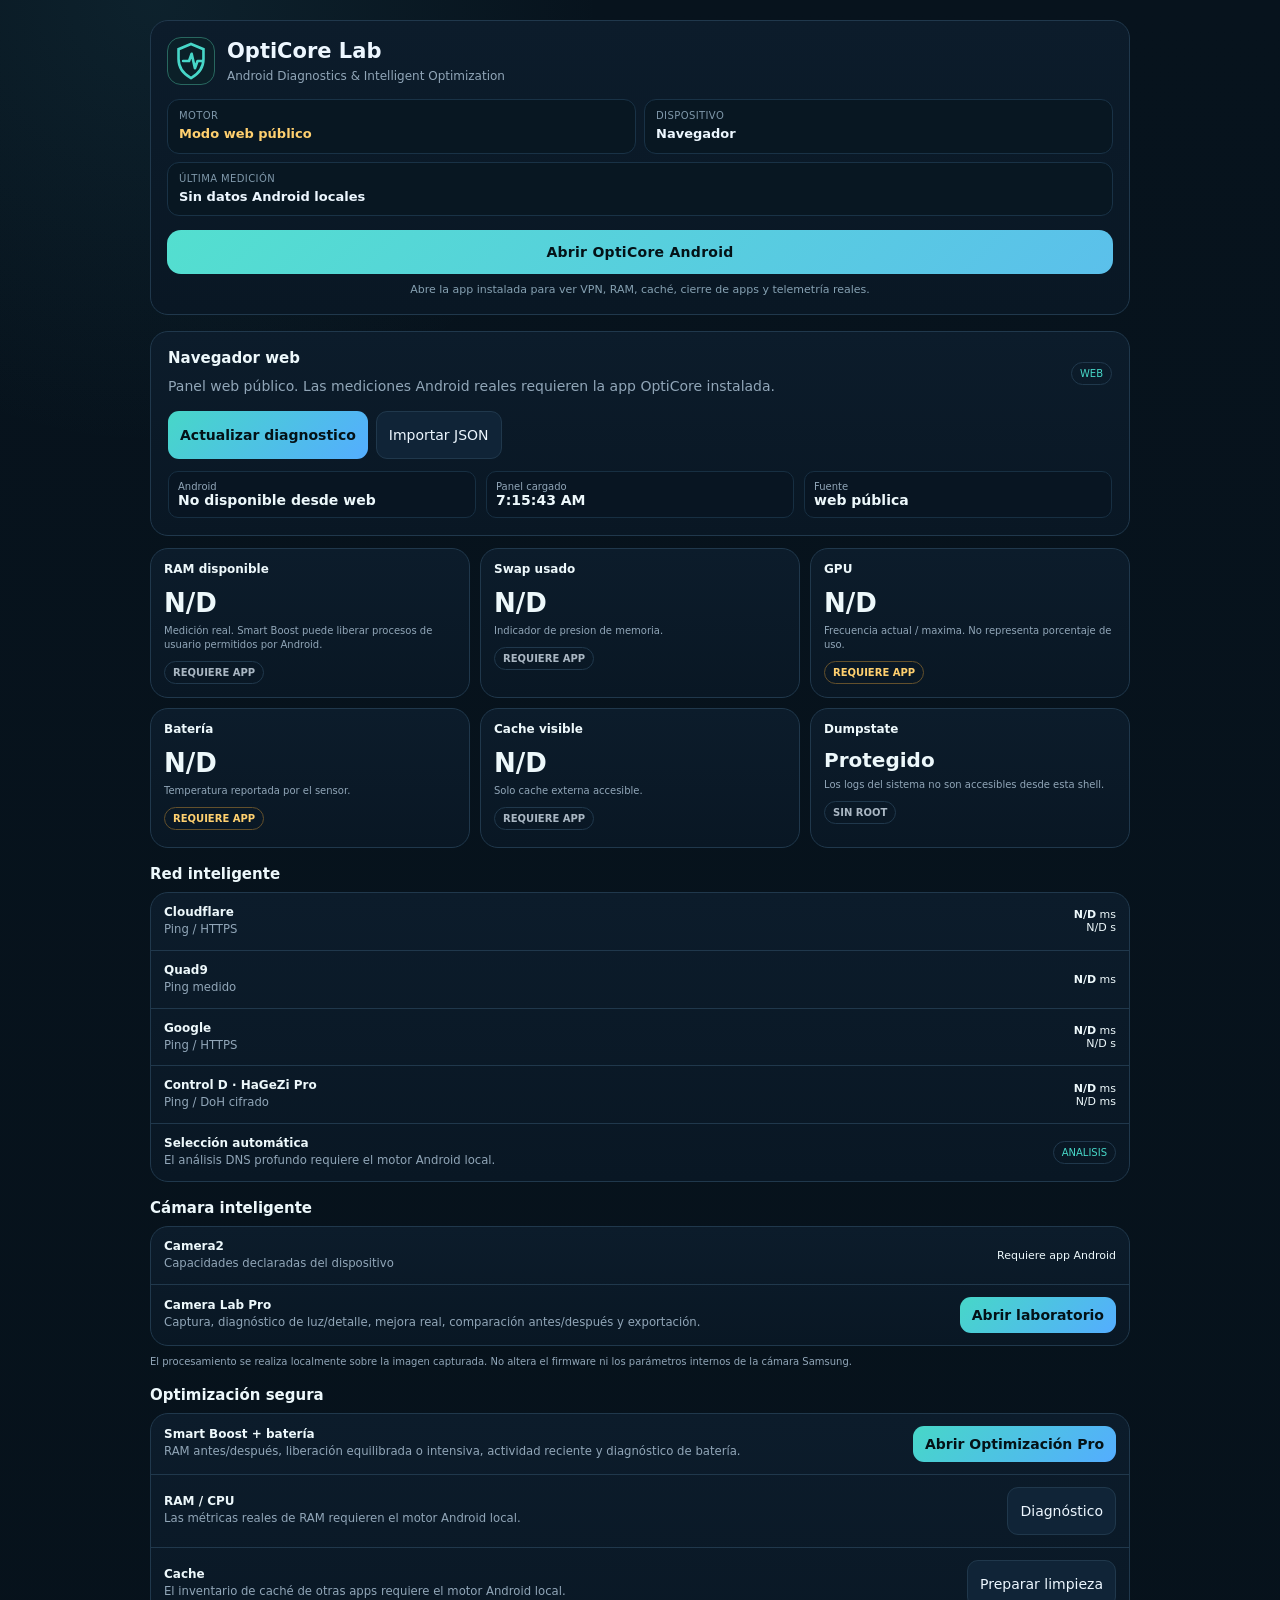
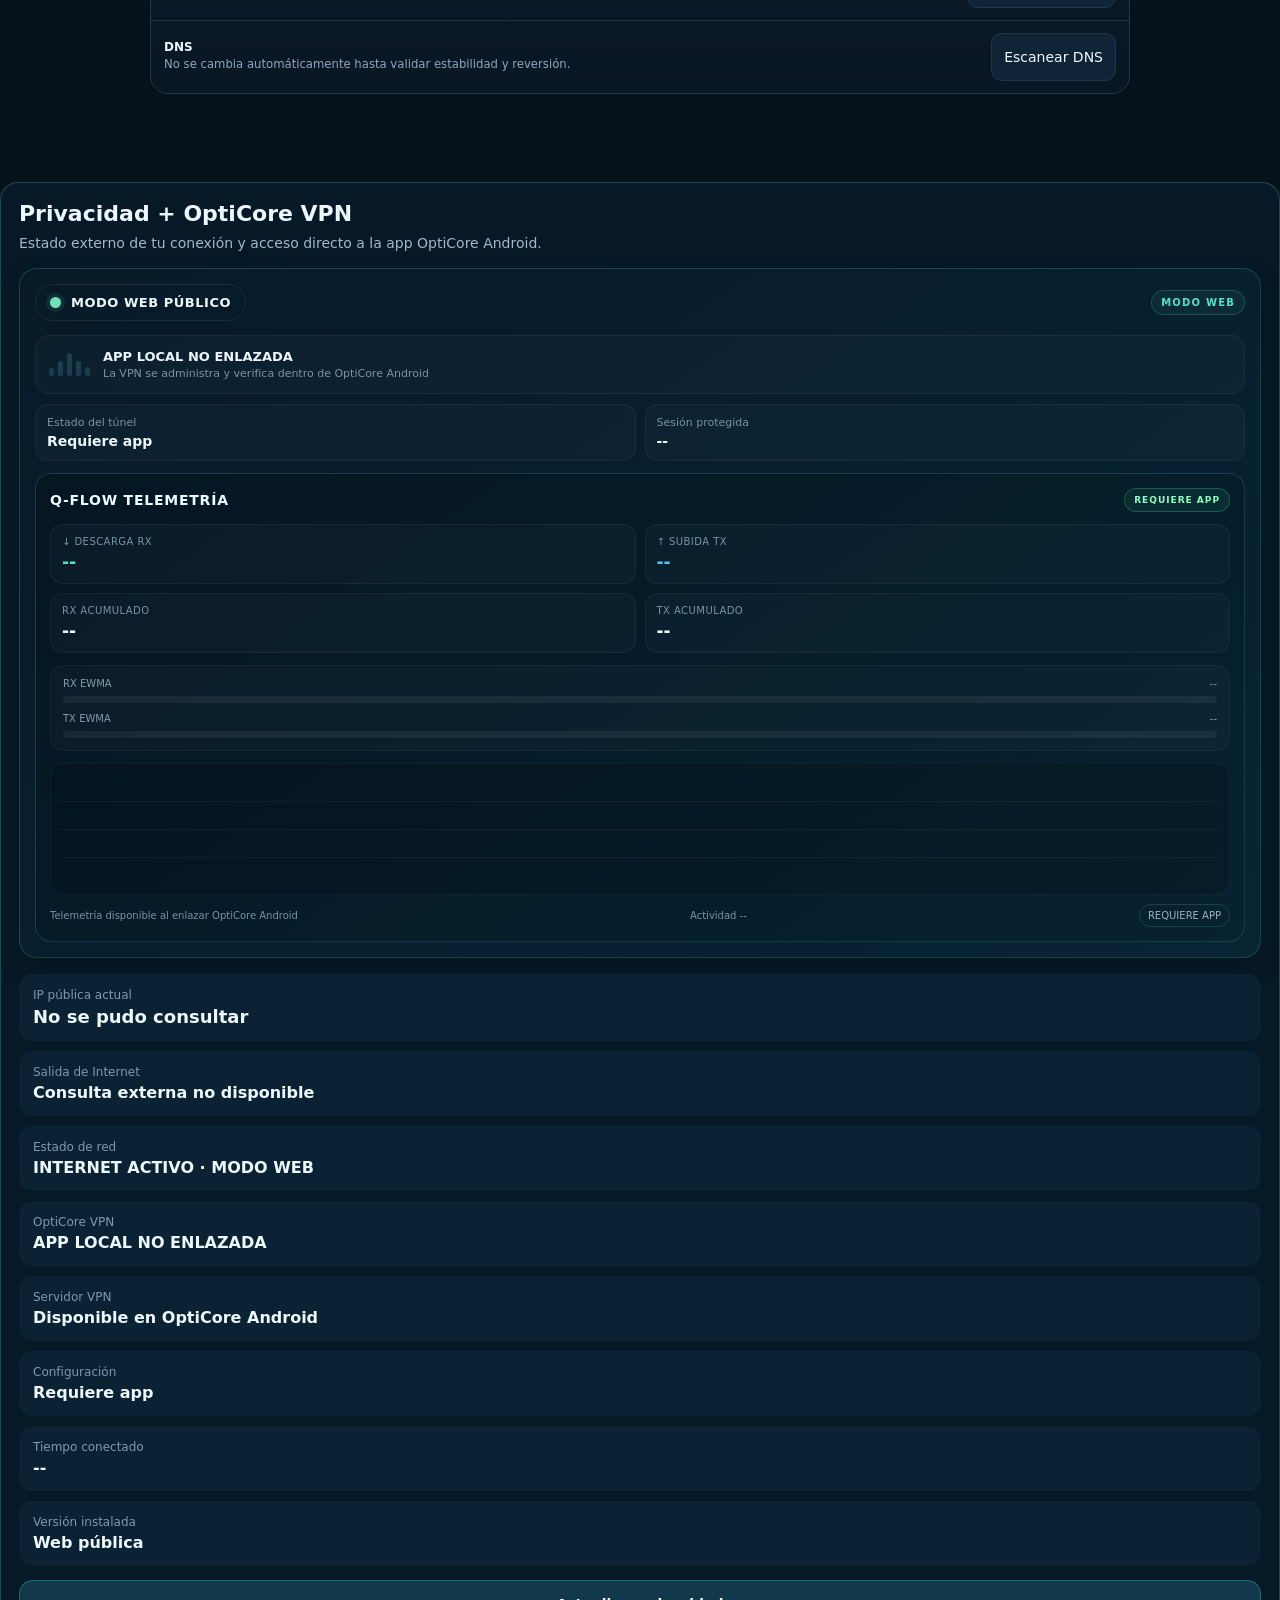
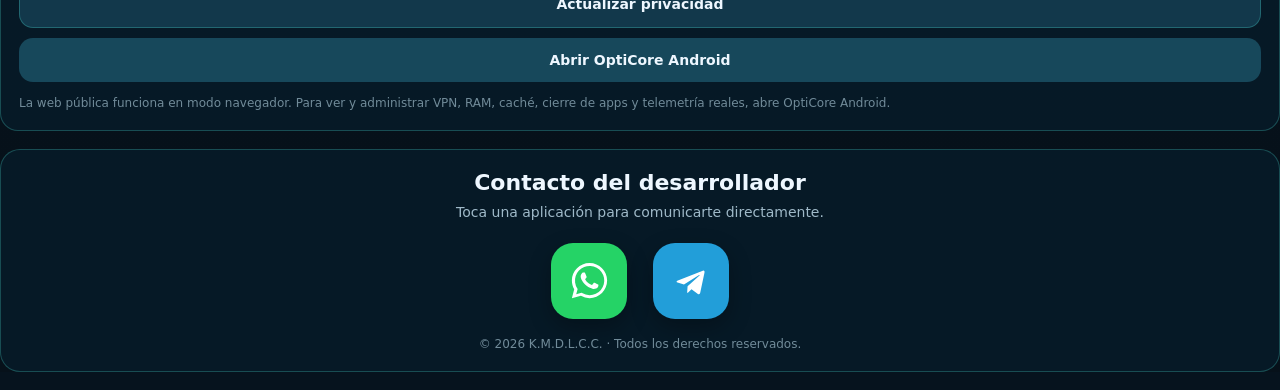
==== commit 29807799: "Publish OptiCore 0.4.2 DNS scanner" ====
--- a/index.html
+++ b/index.html
@@ -177,6 +177,10 @@
       <div class="right"><b id="gp">-</b> ms<br><span id="gh">-</span> s</div>
     </div>
     <div class="row">
+      <div><strong>Control D · HaGeZi Pro</strong><small>Ping / DoH cifrado</small></div>
+      <div class="right"><b id="cdp">-</b> ms<br><span id="cdh">-</span> ms</div>
+    </div>
+    <div class="row">
       <div><strong>Selección automática</strong><small id="netAdvice">Necesita varias muestras antes de cambiar DNS.</small></div>
       <span class="tag">ANALISIS</span>
     </div>
@@ -215,7 +219,7 @@
     </div>
     <div class="row">
       <div><strong>DNS</strong><small>No se cambia automáticamente hasta validar estabilidad y reversión.</small></div>
-      <button class="btn" id="dbtn">Criterio</button>
+      <button class="btn" id="dbtn">Escanear DNS</button>
     </div>
   </div>
 </section>
@@ -246,8 +250,10 @@
   cloudflare_ping_ms:"N/D",
   quad9_ping_ms:"N/D",
   google_ping_ms:"N/D",
+  controld_hagezi_pro_ping_ms:"N/D",
   cloudflare_doh_seconds:"N/D",
   google_doh_seconds:"N/D",
+  controld_hagezi_pro_doh_ms:"N/D",
   camera_manual_sensor:0,
   camera_manual_processing:0,
   camera_raw:0,
@@ -299,8 +305,10 @@
   $("cfp").textContent=known(d.cloudflare_ping_ms)?d.cloudflare_ping_ms:"N/D";
   $("q9p").textContent=known(d.quad9_ping_ms)?d.quad9_ping_ms:"N/D";
   $("gp").textContent=known(d.google_ping_ms)?d.google_ping_ms:"N/D";
+  $("cdp").textContent=known(d.controld_hagezi_pro_ping_ms)?d.controld_hagezi_pro_ping_ms:"N/D";
   $("cfh").textContent=known(d.cloudflare_doh_seconds)?d.cloudflare_doh_seconds:"N/D";
   $("gh").textContent=known(d.google_doh_seconds)?d.google_doh_seconds:"N/D";
+  $("cdh").textContent=known(d.controld_hagezi_pro_doh_ms)?d.controld_hagezi_pro_doh_ms:"N/D";
 
   const caps=[];
   if(+d.camera_manual_sensor) caps.push("SENSOR");
@@ -324,7 +332,8 @@
   const samples=[
     ["Cloudflare",d.cloudflare_ping_ms],
     ["Quad9",d.quad9_ping_ms],
-    ["Google",d.google_ping_ms]
+    ["Google",d.google_ping_ms],
+    ["Control D · HaGeZi Pro",d.controld_hagezi_pro_ping_ms]
   ].filter(x=>known(x[1])).map(x=>[x[0],Number(x[1])]).filter(x=>Number.isFinite(x[1])).sort((a,b)=>a[1]-b[1]);
 
   $("netAdvice").textContent=samples[0]
@@ -395,8 +404,65 @@
   toast("Modo seguro: todavia no se ha borrado nada.");
 };
 
-$("dbtn").onclick=()=>{
-  toast("DNS automatico: multiples muestras, estabilidad y reversion.");
+$("dbtn").onclick=async()=>{
+  const btn=$("dbtn");
+  const original=btn.textContent;
+  btn.disabled=true;
+  btn.textContent="Escaneando…";
+
+  try{
+    let d;
+
+    if(LOCAL_ENGINE){
+      const r=await fetch("./api/dns?t="+Date.now(),{cache:"no-store"});
+      if(!r.ok) throw new Error("HTTP "+r.status);
+      d=await r.json();
+    }else if(window.OptiCoreBridge &&
+             typeof window.OptiCoreBridge.fetchDns==="function" &&
+             window.OptiCoreBridge.isLinked()){
+      d=await window.OptiCoreBridge.fetchDns();
+    }else{
+      toast("Enlaza OptiCore Android para medir DNS reales.");
+      return;
+    }
+
+    const cf=d.cloudflare||{};
+    const q9=d.quad9||{};
+    const gg=d.google||{};
+    const cd=d.controld_hagezi_pro||{};
+
+    DATA.cloudflare_ping_ms=cf.avg_ms||"N/D";
+    DATA.quad9_ping_ms=q9.avg_ms||"N/D";
+    DATA.google_ping_ms=gg.avg_ms||"N/D";
+    DATA.controld_hagezi_pro_ping_ms=cd.avg_ms||"N/D";
+    DATA.controld_hagezi_pro_doh_ms=
+      d.controld_hagezi_pro_doh_average_ms<9999
+        ? d.controld_hagezi_pro_doh_average_ms
+        : "N/D";
+
+    $("cfp").textContent=DATA.cloudflare_ping_ms;
+    $("q9p").textContent=DATA.quad9_ping_ms;
+    $("gp").textContent=DATA.google_ping_ms;
+    $("cdp").textContent=DATA.controld_hagezi_pro_ping_ms;
+    $("cdh").textContent=DATA.controld_hagezi_pro_doh_ms;
+
+    $("netAdvice").textContent=
+      "Mejor muestra actual: "+
+      (d.latency_stability_candidate||"N/D")+
+      ". DoH: "+
+      (d.doh_candidate||"N/D")+
+      (d.doh_candidate_ms<9999
+        ?" · "+d.doh_candidate_ms+" ms."
+        :".");
+
+    toast("Escaneo DNS completado sin cambiar tu configuración.");
+
+  }catch(e){
+    toast("No se pudo completar el escaneo DNS.");
+  }finally{
+    btn.disabled=false;
+    btn.textContent=original;
+  }
 };
 
 const savedMode=localStorage.getItem("dolCam");
@@ -717,4 +783,4 @@
 })();
 </script>
 
-<script src="./bridge.js?v=1"></script>
+<script src="./bridge.js?v=2"></script>
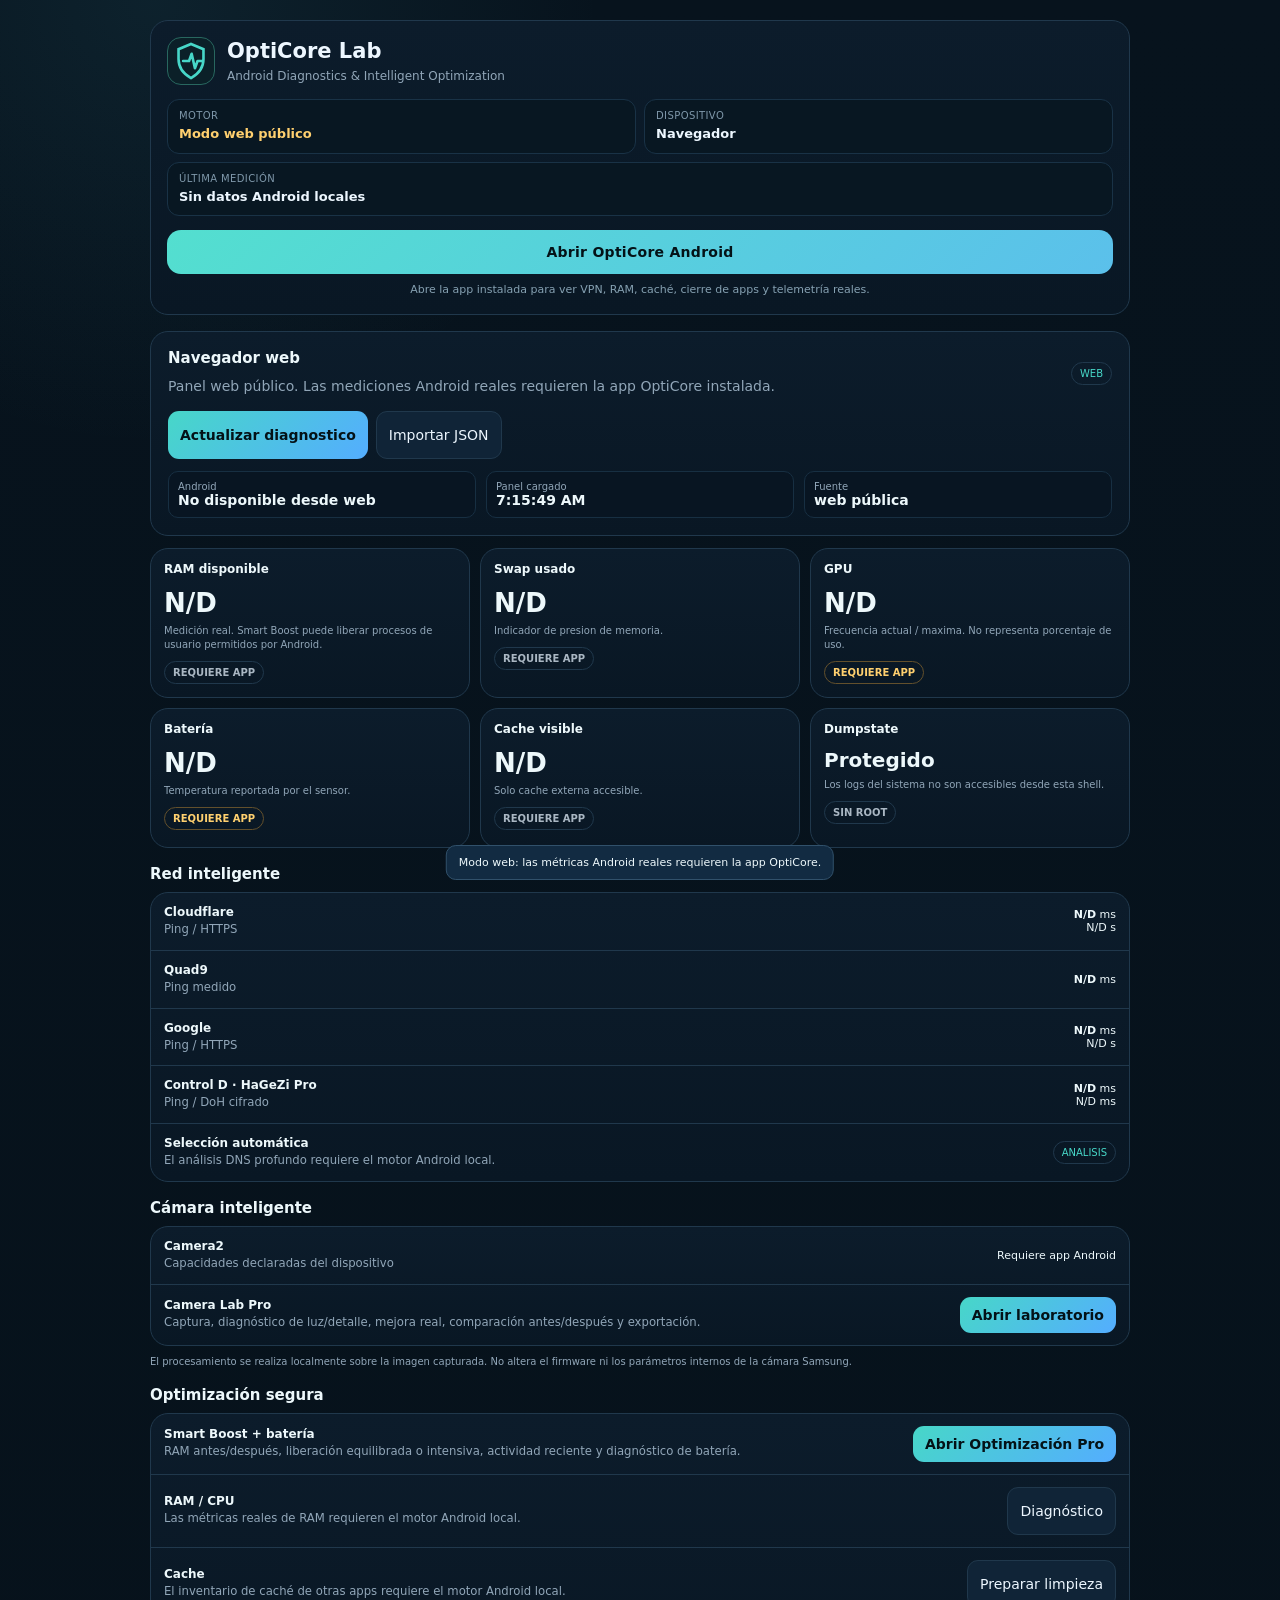
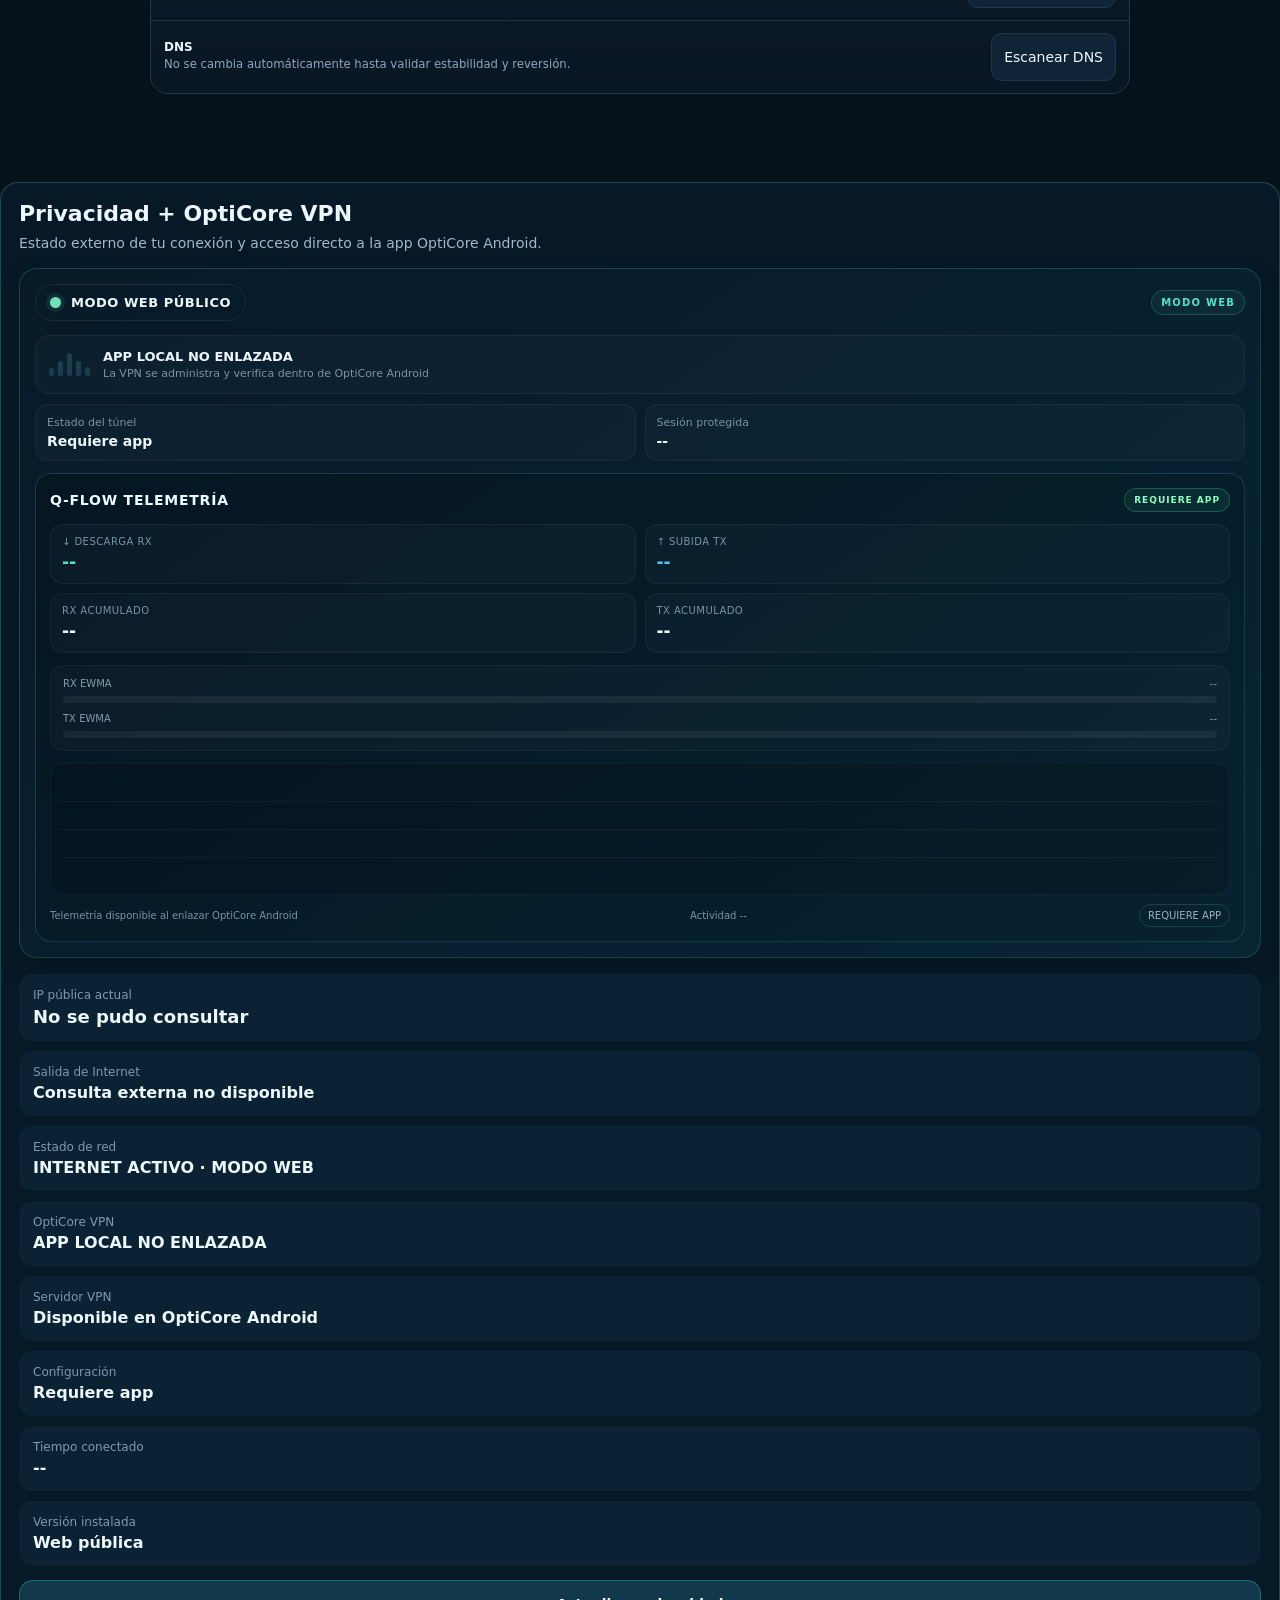
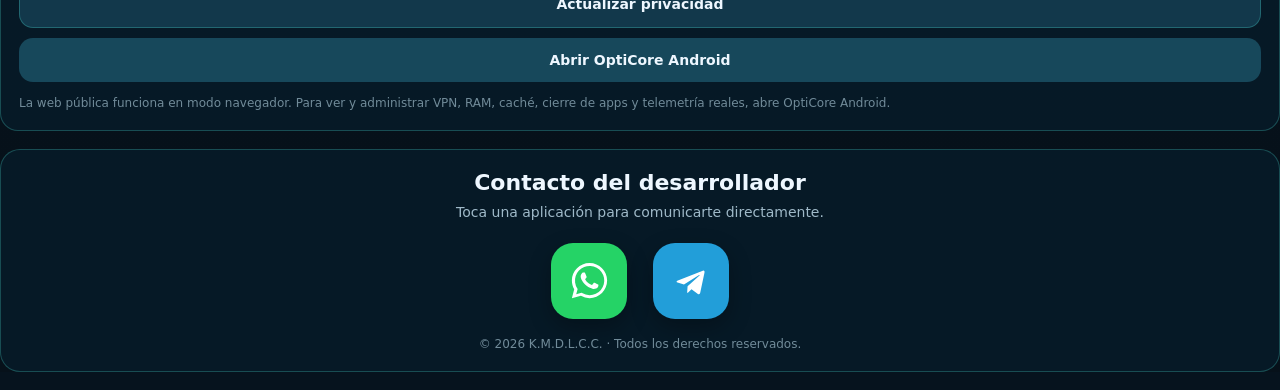
==== commit d5d8da02: "Fix Q-FLOW graph on linked public web" ====
--- a/index.html
+++ b/index.html
@@ -628,7 +628,7 @@
 setText("qfRxRate",fmtRate(rx));setText("qfTxRate",fmtRate(tx));setText("qfRxTotal",fmtBytes(bd.vpn_rx_bytes));setText("qfTxTotal",fmtBytes(bd.vpn_tx_bytes));setText("qfRxSmooth",fmtRate(rxs));setText("qfTxSmooth",fmtRate(txs));
 var rxFill=document.getElementById("qfRxFill"),txFill=document.getElementById("qfTxFill");if(rxFill)rxFill.style.width=activityIndex(rxs)+"%";if(txFill)txFill.style.width=activityIndex(txs)+"%";
 var b=document.getElementById("qfBurst");if(b){b.className="qf-burst"+(bd.vpn_burst?" hot":"");b.textContent=bd.vpn_burst?"RÁFAGA":"FLUJO ESTABLE"}
-setText("qfSamples","OptiCore "+(bd.version||"")+" · "+(bd.vpn_connected?"Túnel activo":"Túnel inactivo"));setText("qfActivity",bd.vpn_connected?"VPN activa":"VPN inactiva");var qr=document.querySelector("#qflowLiveV2 .qf-real");if(qr)qr.textContent="WIREGUARD ENLAZADO";return;
+setText("qfSamples","OptiCore "+(bd.version||"")+" · "+(bd.vpn_connected?"Túnel activo":"Túnel inactivo"));setText("qfActivity",bd.vpn_connected?"VPN activa":"VPN inactiva");var qr=document.querySelector("#qflowLiveV2 .qf-real");if(qr)qr.textContent="WIREGUARD ENLAZADO";historyPush(rxs,txs);draw();return;
 }
 setText("qfRxRate","--");setText("qfTxRate","--");setText("qfRxTotal","--");setText("qfTxTotal","--");setText("qfRxSmooth","--");setText("qfTxSmooth","--");setText("qfSamples","Telemetría disponible al enlazar OptiCore Android");setText("qfActivity","Actividad --");var b=document.getElementById("qfBurst");if(b){b.className="qf-burst";b.textContent="REQUIERE APP"}return;
 }
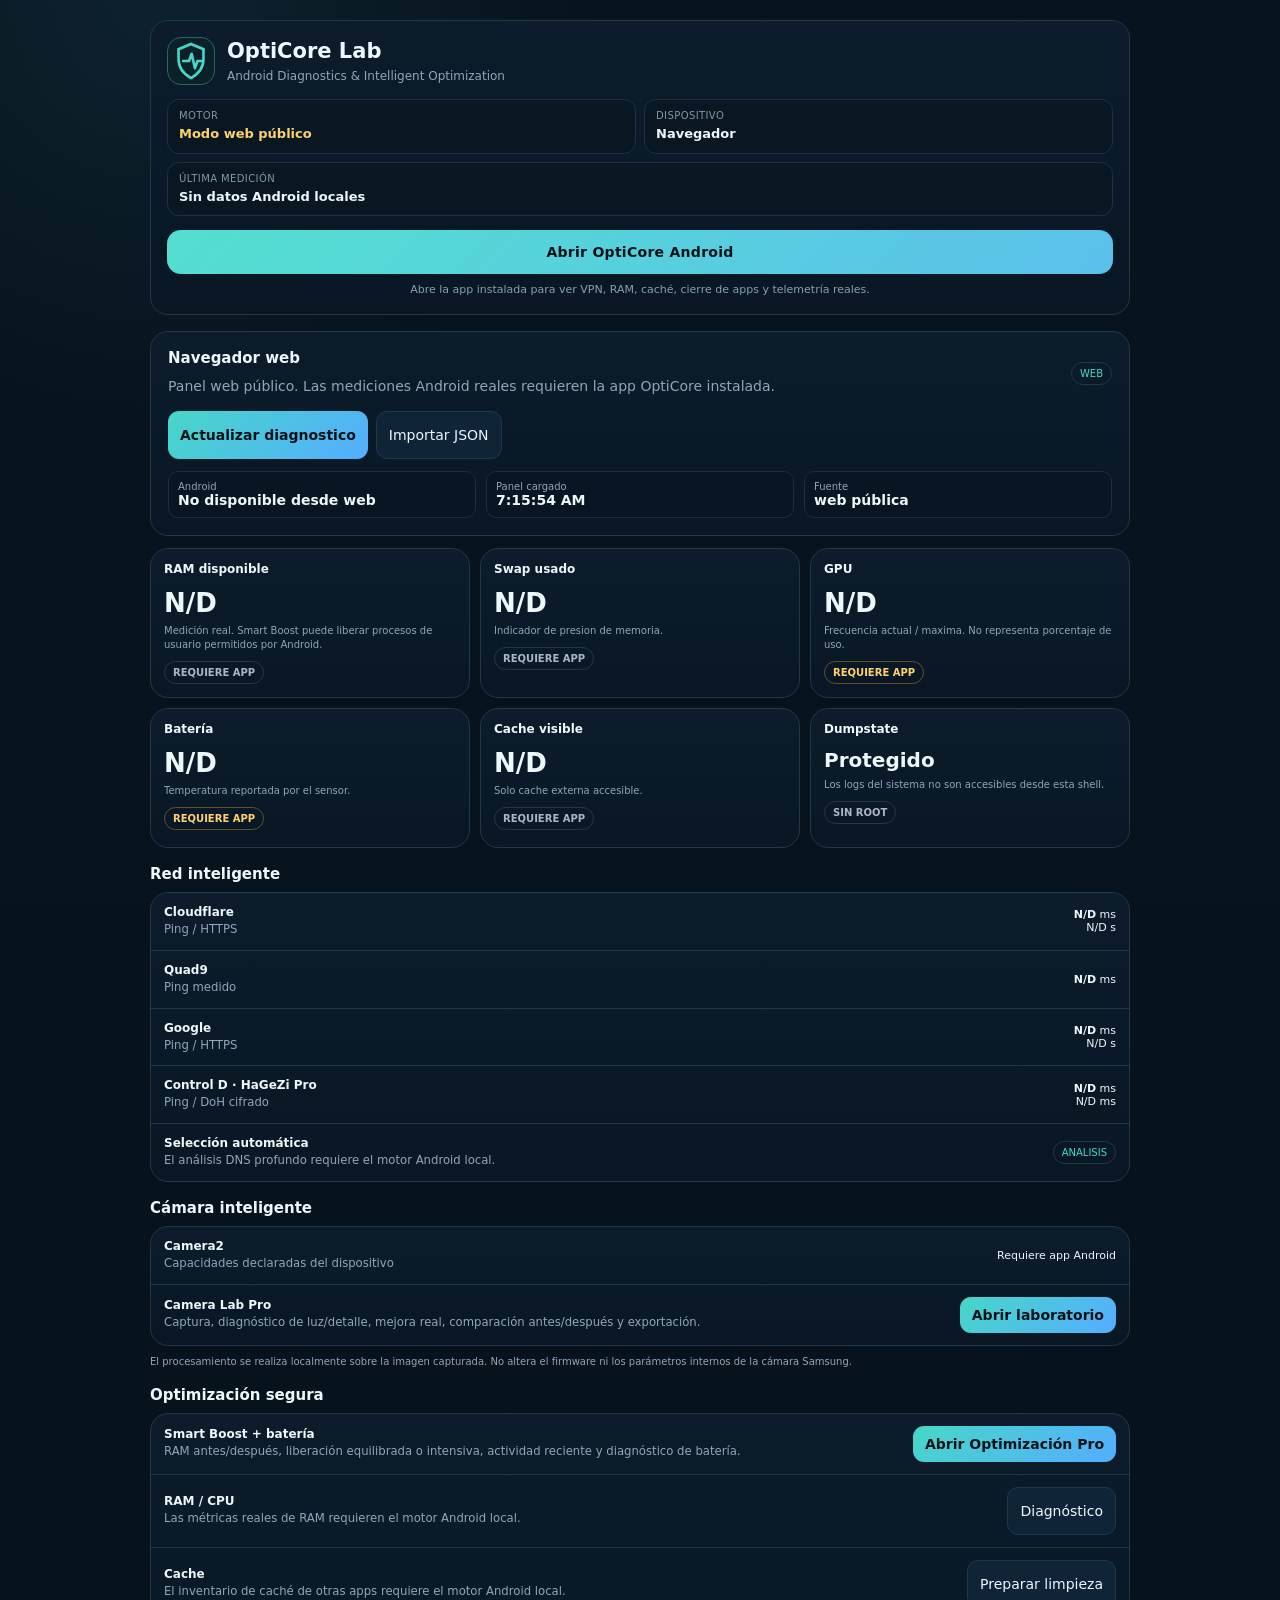
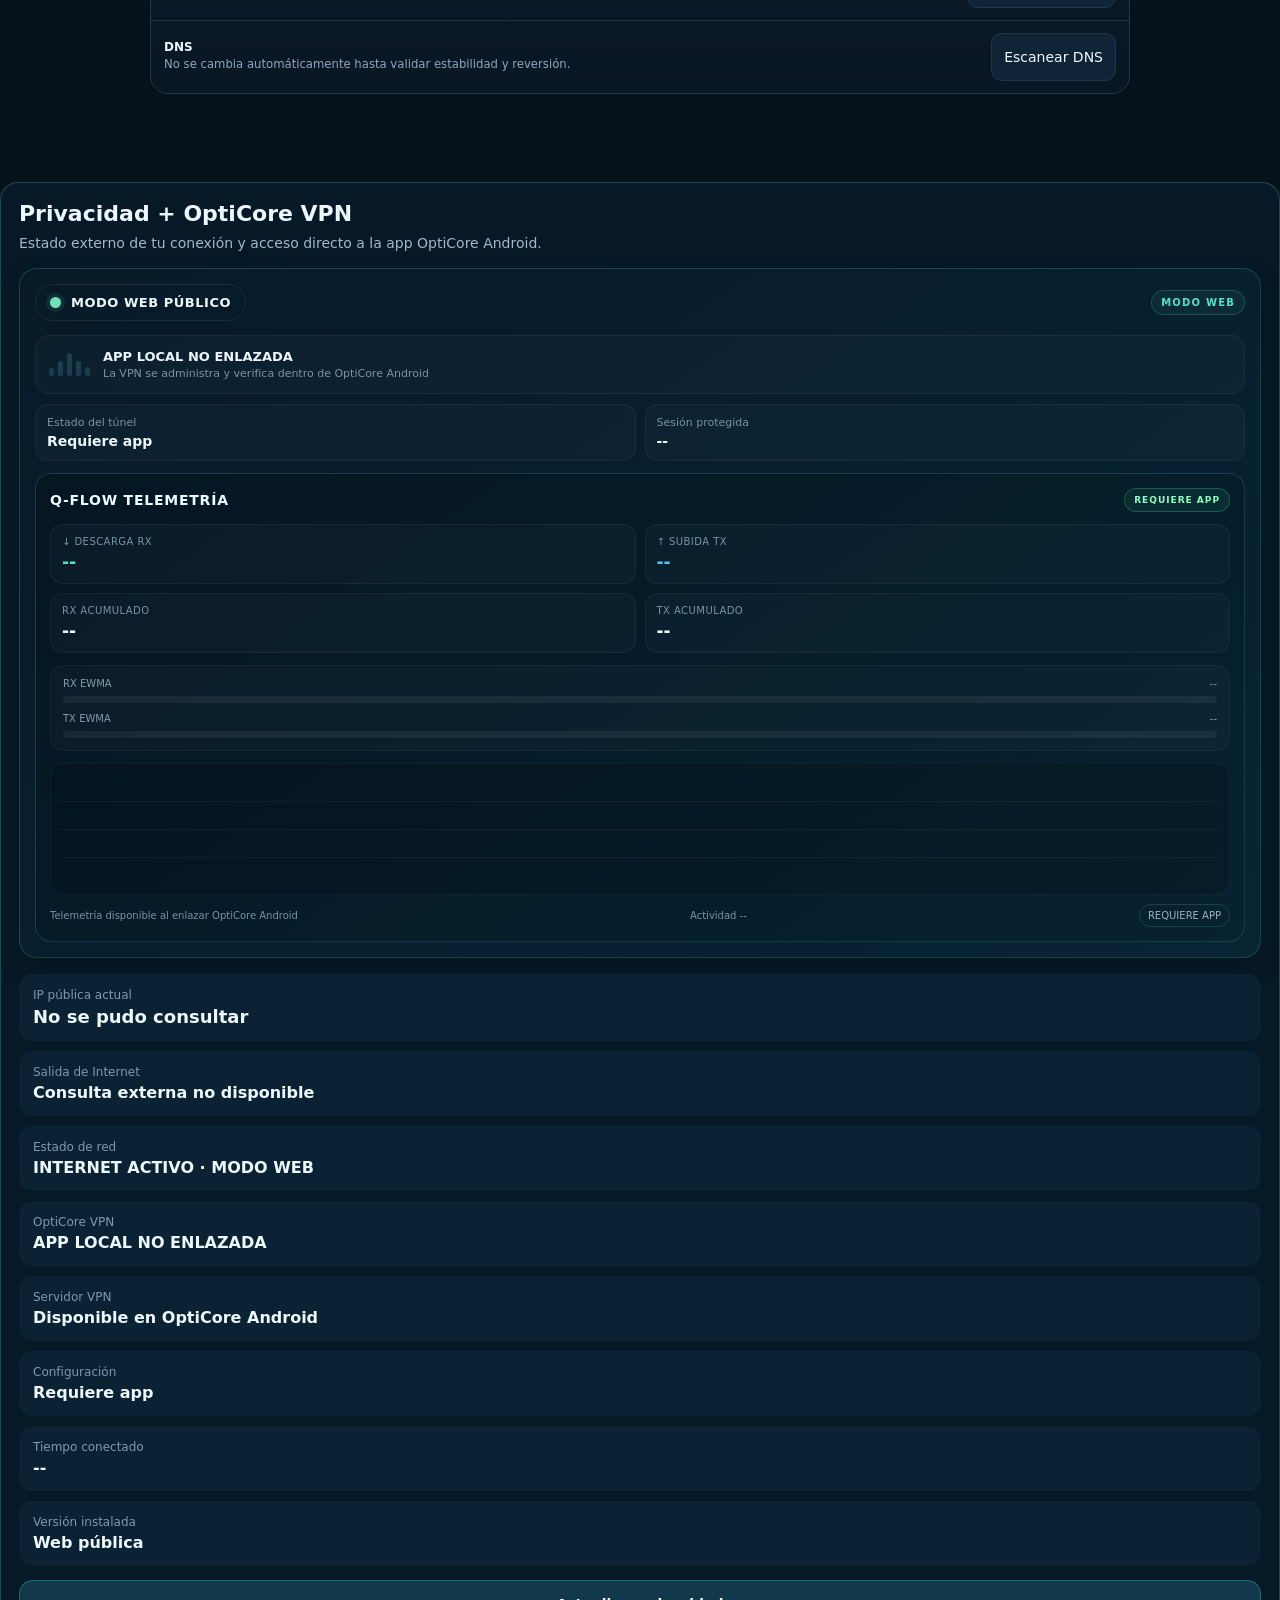
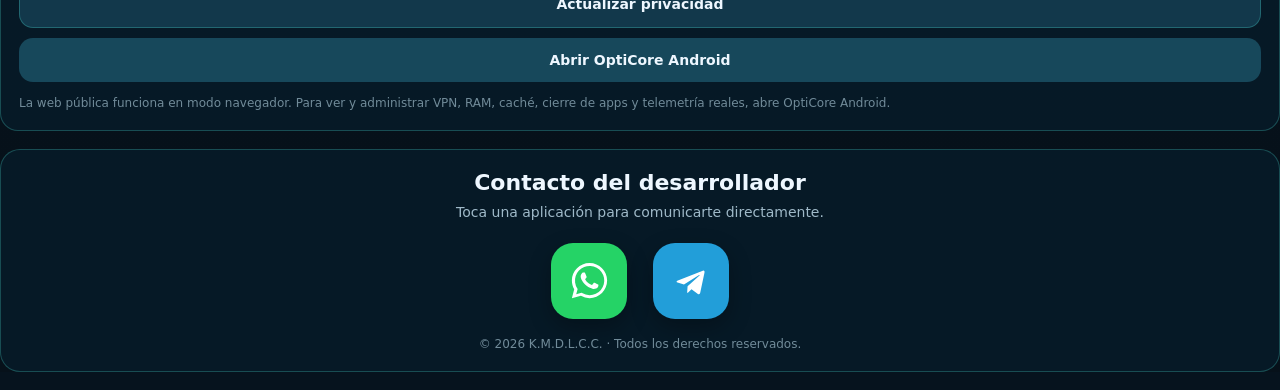
==== commit 65c512a6: "Use bridge-derived visible rates in public Q-FLOW cards" ====
--- a/index.html
+++ b/index.html
@@ -624,7 +624,7 @@
 if(location.hostname!=="127.0.0.1"&&location.hostname!=="localhost"){
 var bd=window.__OPTICORE_BRIDGE_DATA__;
 if(bd&&bd.ok===true){
-var rx=num(bd.vpn_rx_bps),tx=num(bd.vpn_tx_bps),rxs=num(bd.vpn_rx_ewma_bps),txs=num(bd.vpn_tx_ewma_bps);
+var rx=num(bd.display_rx_bps!=null?bd.display_rx_bps:bd.vpn_rx_bps),tx=num(bd.display_tx_bps!=null?bd.display_tx_bps:bd.vpn_tx_bps),rxs=num(bd.vpn_rx_ewma_bps),txs=num(bd.vpn_tx_ewma_bps);
 setText("qfRxRate",fmtRate(rx));setText("qfTxRate",fmtRate(tx));setText("qfRxTotal",fmtBytes(bd.vpn_rx_bytes));setText("qfTxTotal",fmtBytes(bd.vpn_tx_bytes));setText("qfRxSmooth",fmtRate(rxs));setText("qfTxSmooth",fmtRate(txs));
 var rxFill=document.getElementById("qfRxFill"),txFill=document.getElementById("qfTxFill");if(rxFill)rxFill.style.width=activityIndex(rxs)+"%";if(txFill)txFill.style.width=activityIndex(txs)+"%";
 var b=document.getElementById("qfBurst");if(b){b.className="qf-burst"+(bd.vpn_burst?" hot":"");b.textContent=bd.vpn_burst?"RÁFAGA":"FLUJO ESTABLE"}
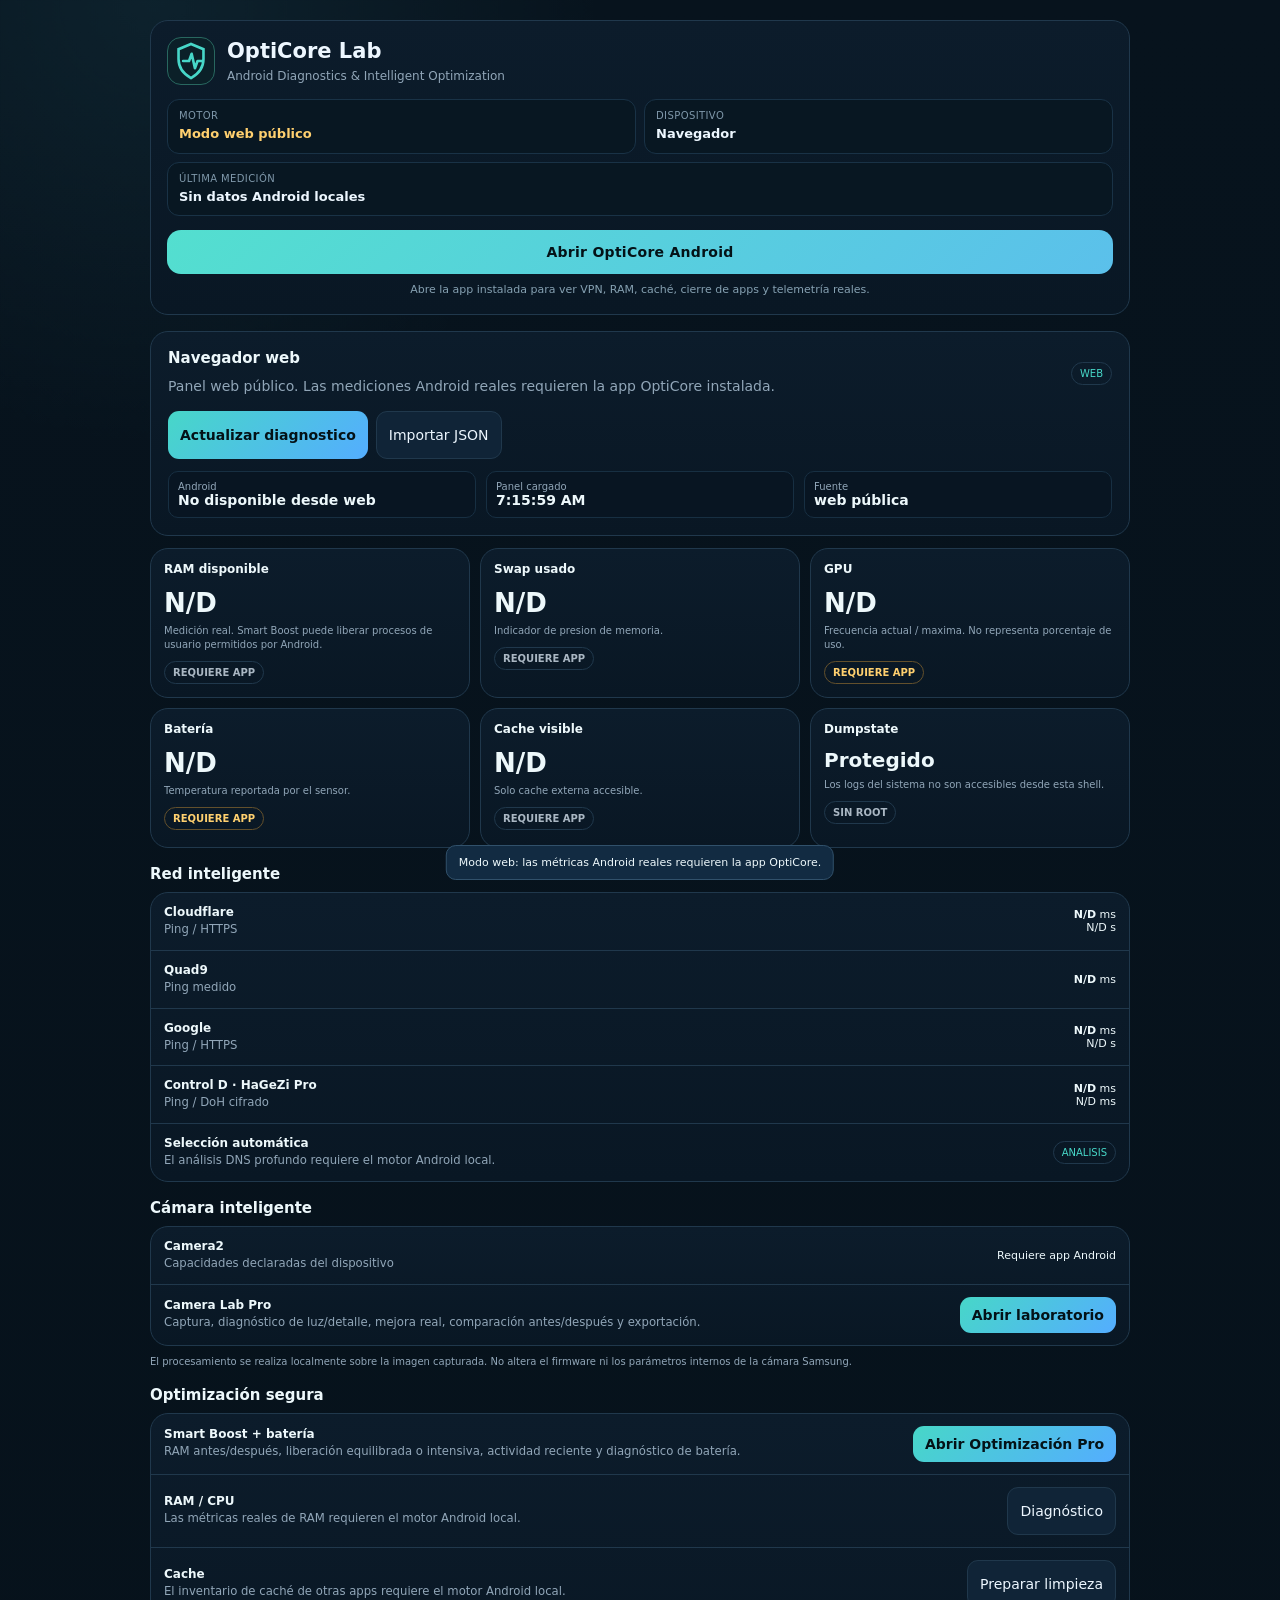
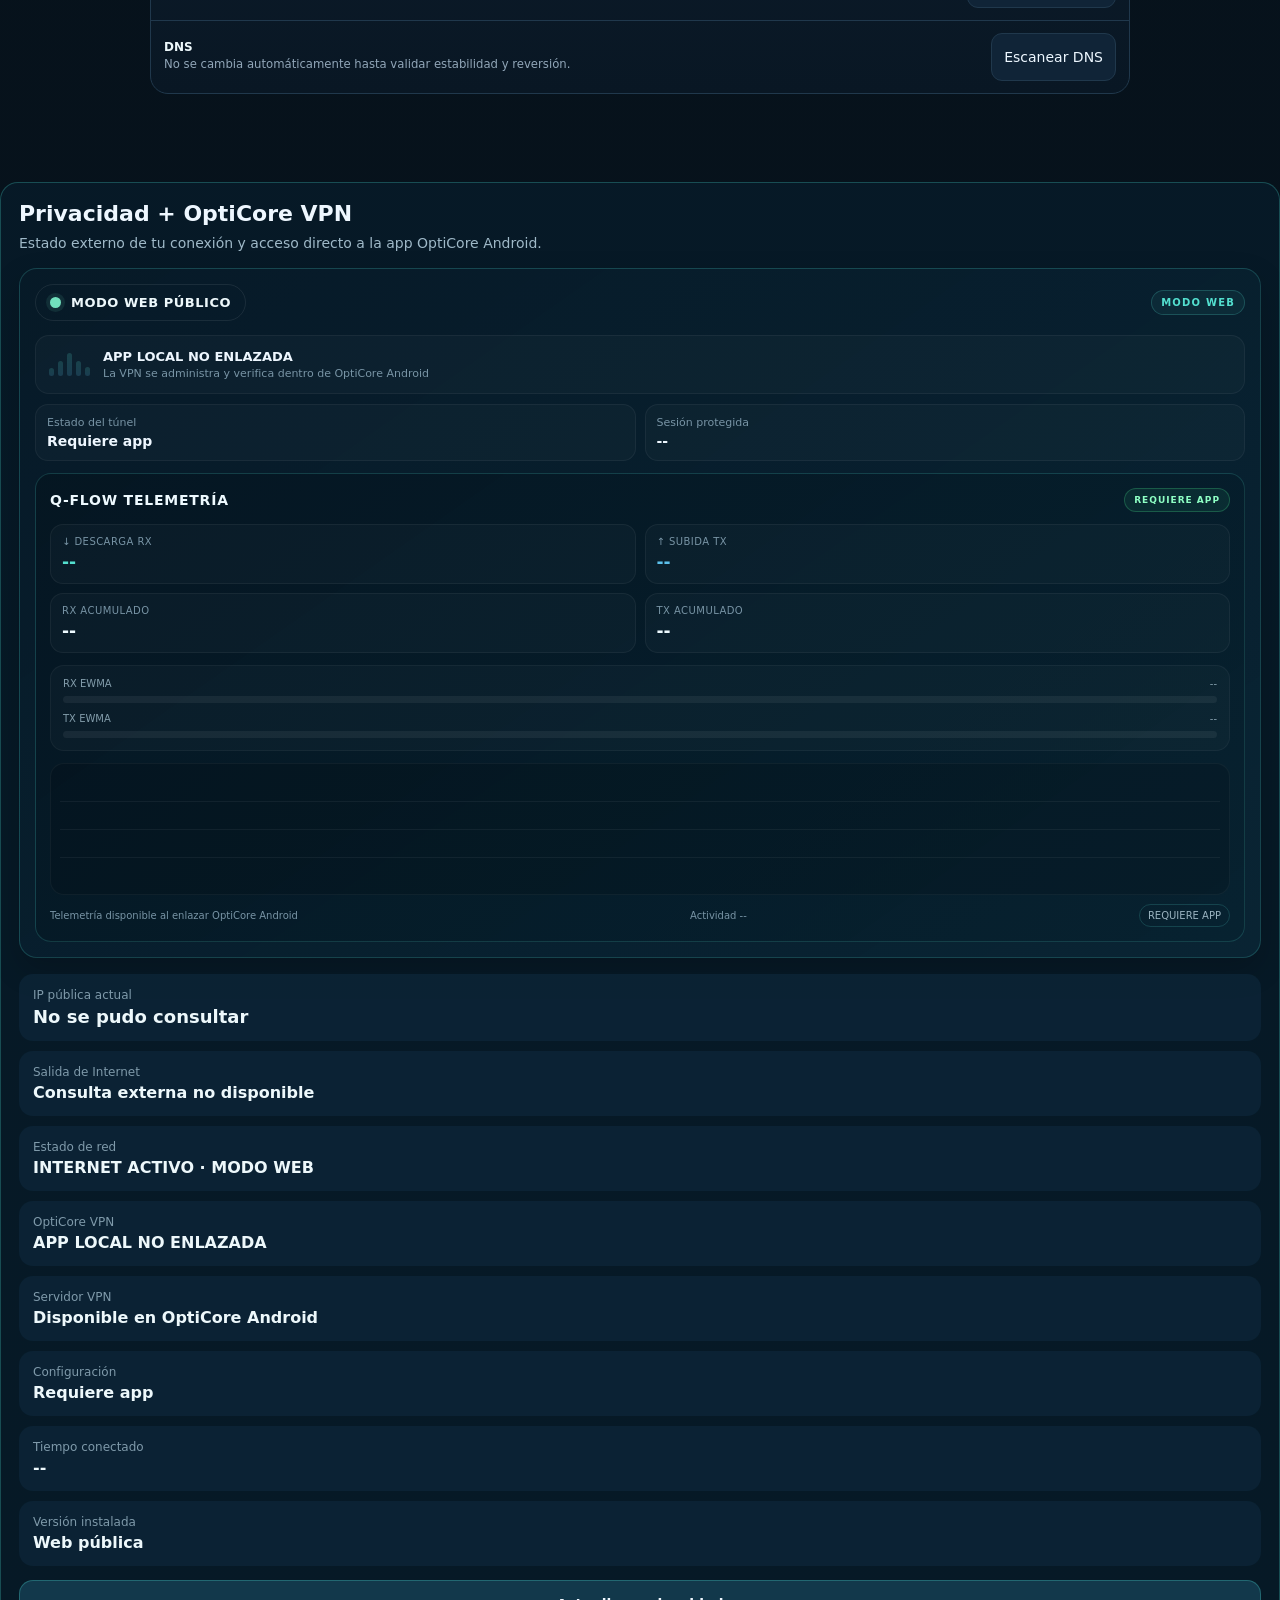
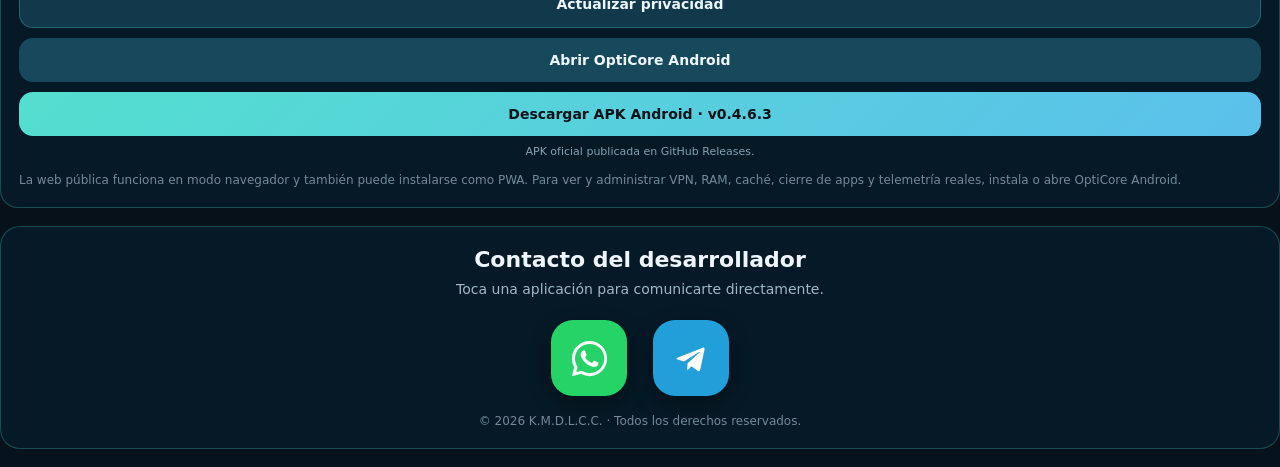
==== commit e14f3903: "Add Android APK download button to public OptiCore page" ====
--- a/index.html
+++ b/index.html
@@ -485,7 +485,9 @@
 </div>
 <button id="opticoreRefresh" style="width:100%;margin-top:14px;padding:14px;border-radius:14px;border:1px solid rgba(72,213,202,.3);background:#12384b;color:#eef7ff;font-weight:800">Actualizar privacidad</button>
 <a href="opticorevpn://control" style="display:block;margin-top:10px;padding:14px 16px;border-radius:14px;text-align:center;text-decoration:none;font-weight:800;background:#17485b;color:#eef7ff">Abrir OptiCore Android</a>
-<div style="margin-top:12px;font-size:12px;line-height:1.5;color:#718b99">La web pública funciona en modo navegador. Para ver y administrar VPN, RAM, caché, cierre de apps y telemetría reales, abre OptiCore Android.</div>
+<a href="https://github.com/CyberLabPTY/opticore-vpn-engine/releases/download/v0.4.6.3/OptiCore-v0.4.6.3.apk" style="display:block;margin-top:10px;padding:14px 16px;border-radius:14px;text-align:center;text-decoration:none;font-weight:900;background:linear-gradient(135deg,#53dfcf,#5bc0eb);color:#041217">Descargar APK Android · v0.4.6.3</a>
+<div style="margin-top:8px;font-size:11px;line-height:1.45;color:#86a1b2;text-align:center">APK oficial publicada en GitHub Releases.</div>
+<div style="margin-top:12px;font-size:12px;line-height:1.5;color:#718b99">La web pública funciona en modo navegador y también puede instalarse como PWA. Para ver y administrar VPN, RAM, caché, cierre de apps y telemetría reales, instala o abre OptiCore Android.</div>
 </section>
 <script id="opticore-bridge-v2-script">
 (function(){
